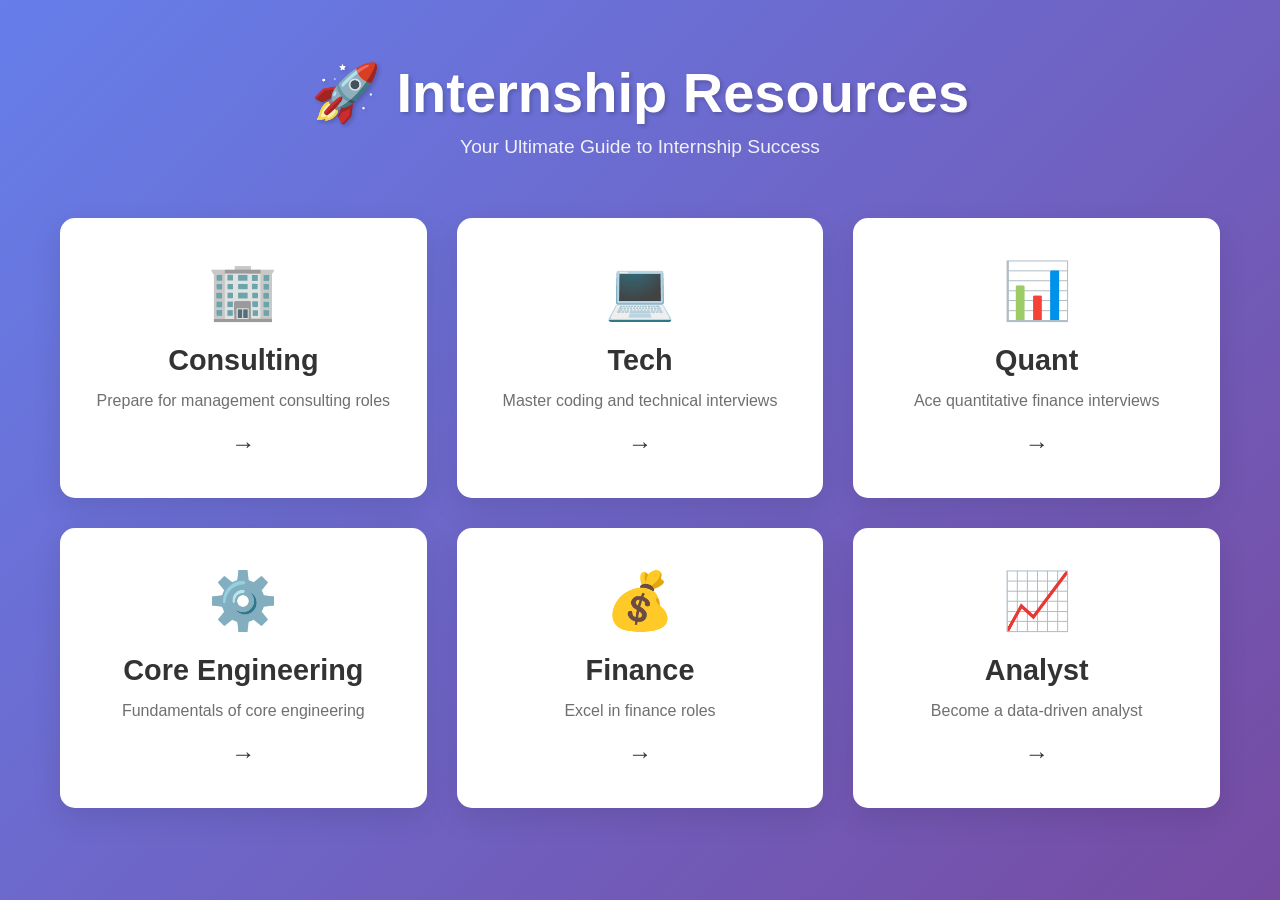
==== index.html @ be978961 "Update index.html with new content" ====
<!DOCTYPE html>
<html lang="en">
<head>
    <meta charset="UTF-8">
    <meta name="viewport" content="width=device-width, initial-scale=1.0">
    <title>Internship Resources</title>
    <link rel="stylesheet" href="style.css">
</head>

<body>

<!-- ===== LANDING PAGE ===== -->
<div class="landing-page" id="landingPage">
    <div class="landing-header">
        <h1>🚀 Internship Resources</h1>
        <p>Your Ultimate Guide to Internship Success</p>
    </div>

    <div class="cards-container">
        <!-- Card 1: Consulting -->
        <div class="card" onclick="showCategory('consulting')">
            <span class="card-icon">🏢</span>
            <h2>Consulting</h2>
            <p>Prepare for management consulting roles</p>
            <span class="card-arrow">→</span>
        </div>

        <!-- Card 2: Tech -->
        <div class="card" onclick="showCategory('tech')">
            <span class="card-icon">💻</span>
            <h2>Tech</h2>
            <p>Master coding and technical interviews</p>
            <span class="card-arrow">→</span>
        </div>

        <!-- Card 3: Quant -->
        <div class="card" onclick="showCategory('quant')">
            <span class="card-icon">📊</span>
            <h2>Quant</h2>
            <p>Ace quantitative finance interviews</p>
            <span class="card-arrow">→</span>
        </div>

        <!-- Card 4: Core -->
        <div class="card" onclick="showCategory('core')">
            <span class="card-icon">⚙️</span>
            <h2>Core Engineering</h2>
            <p>Fundamentals of core engineering</p>
            <span class="card-arrow">→</span>
        </div>

        <!-- Card 5: Finance -->
        <div class="card" onclick="showCategory('finance')">
            <span class="card-icon">💰</span>
            <h2>Finance</h2>
            <p>Excel in finance roles</p>
            <span class="card-arrow">→</span>
        </div>

        <!-- Card 6: Analyst -->
        <div class="card" onclick="showCategory('analyst')">
            <span class="card-icon">📈</span>
            <h2>Analyst</h2>
            <p>Become a data-driven analyst</p>
            <span class="card-arrow">→</span>
        </div>
    </div>
</div>

<!-- ===== CATEGORY PAGES ===== -->

<!-- CONSULTING -->
<div class="category-page" id="consulting">
    <button class="back-button" onclick="showLanding()">← Back to Home</button>
    
    <div class="category-content">
        <div class="category-header">
            <h1>🏢 Consulting</h1>
            <p>Your complete guide to consulting internships</p>
        </div>

        <div class="section">
            <button class="accordion" onclick="toggleAccordion(this)">
                <span>How to Prepare</span>
                <span class="accordion-icon">▼</span>
            </button>
            <div class="panel">
                <p>Focus on:</p>
                <ul>
                    <li>Case studies and problem-solving frameworks</li>
                    <li>Business acumen and market knowledge</li>
                    <li>Communication and presentation skills</li>
                    <li>Networking with current consultants</li>
                </ul>
            </div>
        </div>

        <div class="section">
            <button class="accordion" onclick="toggleAccordion(this)">
                <span>Resources</span>
                <span class="accordion-icon">▼</span>
            </button>
            <div class="panel">
                <ul>
                    <li><a href="https://www.casecoachapp.com/" target="_blank">Case Coach</a></li>
                    <li><a href="https://www.preplounge.com/" target="_blank">Prep Lounge</a></li>
                    <li><a href="https://www.mckinsey.com/careers/" target="_blank">McKinsey Careers</a></li>
                </ul>
            </div>
        </div>

        <div class="section">
            <button class="accordion" onclick="toggleAccordion(this)">
                <span>Previous CVs</span>
                <span class="accordion-icon">▼</span>
            </button>
            <div class="panel">
                <p>Add successful consulting intern CVs here</p>
            </div>
        </div>

        <div class="section">
            <button class="accordion" onclick="toggleAccordion(this)">
                <span>Interview Experiences</span>
                <span class="accordion-icon">▼</span>
            </button>
            <div class="panel">
                <p>Share your consulting interview experiences and learnings</p>
            </div>
        </div>
    </div>
</div>

<!-- TECH -->
<div class="category-page" id="tech">
    <button class="back-button" onclick="showLanding()">← Back to Home</button>
    
    <div class="category-content">
        <div class="category-header">
            <h1>💻 Tech</h1>
            <p>Ace your tech internship interviews</p>
        </div>

        <div class="section">
            <button class="accordion" onclick="toggleAccordion(this)">
                <span>How to Prepare</span>
                <span class="accordion-icon">▼</span>
            </button>
            <div class="panel">
                <p>DSA + Projects + Consistency</p>
                <ul>
                    <li>Data Structures & Algorithms</li>
                    <li>System Design (for senior roles)</li>
                    <li>Build portfolio projects</li>
                    <li>Practice coding problems daily</li>
                </ul>
            </div>
        </div>

        <div class="section">
            <button class="accordion" onclick="toggleAccordion(this)">
                <span>Resources</span>
                <span class="accordion-icon">▼</span>
            </button>
            <div class="panel">
                <ul>
                    <li><a href="https://leetcode.com" target="_blank">LeetCode</a></li>
                    <li><a href="https://codeforces.com" target="_blank">Codeforces</a></li>
                    <li><a href="https://www.interviewbit.com/" target="_blank">InterviewBit</a></li>
                    <li><a href="https://github.com/" target="_blank">GitHub - Build Your Portfolio</a></li>
                </ul>
            </div>
        </div>

        <div class="section">
            <button class="accordion" onclick="toggleAccordion(this)">
                <span>Previous CVs</span>
                <span class="accordion-icon">▼</span>
            </button>
            <div class="panel">
                <p>Add tech internship CVs from successful candidates</p>
            </div>
        </div>

        <div class="section">
            <button class="accordion" onclick="toggleAccordion(this)">
                <span>Interview Experiences</span>
                <span class="accordion-icon">▼</span>
            </button>
            <div class="panel">
                <p>Share your technical interview experiences and tips</p>
            </div>
        </div>
    </div>
</div>

<!-- QUANT -->
<div class="category-page" id="quant">
    <button class="back-button" onclick="showLanding()">← Back to Home</button>
    
    <div class="category-content">
        <div class="category-header">
            <h1>📊 Quant</h1>
            <p>Prepare for quantitative finance roles</p>
        </div>

        <div class="section">
            <button class="accordion" onclick="toggleAccordion(this)">
                <span>How to Prepare</span>
                <span class="accordion-icon">▼</span>
            </button>
            <div class="panel">
                <p>Probability + Puzzles + Speed</p>
                <ul>
                    <li>Advanced probability and statistics</li>
                    <li>Mathematical puzzles and riddles</li>
                    <li>Coding in Python/C++</li>
                    <li>Financial markets knowledge</li>
                </ul>
            </div>
        </div>

        <div class="section">
            <button class="accordion" onclick="toggleAccordion(this)">
                <span>Resources</span>
                <span class="accordion-icon">▼</span>
            </button>
            <div class="panel">
                <ul>
                    <li>A Practical Guide to Quantitative Finance Interviews</li>
                    <li>Mathematical Puzzles for Interviews</li>
                    <li>Probability & Statistics Books</li>
                </ul>
            </div>
        </div>

        <div class="section">
            <button class="accordion" onclick="toggleAccordion(this)">
                <span>Previous CVs</span>
                <span class="accordion-icon">▼</span>
            </button>
            <div class="panel">
                <p>Add quant internship CVs here</p>
            </div>
        </div>

        <div class="section">
            <button class="accordion" onclick="toggleAccordion(this)">
                <span>Interview Experiences</span>
                <span class="accordion-icon">▼</span>
            </button>
            <div class="panel">
                <p>Share quant interview experiences</p>
            </div>
        </div>
    </div>
</div>

<!-- CORE -->
<div class="category-page" id="core">
    <button class="back-button" onclick="showLanding()">← Back to Home</button>
    
    <div class="category-content">
        <div class="category-header">
            <h1>⚙️ Core Engineering</h1>
            <p>Master core engineering fundamentals</p>
        </div>

        <div class="section">
            <button class="accordion" onclick="toggleAccordion(this)">
                <span>How to Prepare</span>
                <span class="accordion-icon">▼</span>
            </button>
            <div class="panel">
                <p>Focus on fundamentals:</p>
                <ul>
                    <li>Thermodynamics & Heat Transfer</li>
                    <li>Fluid Mechanics</li>
                    <li>Materials Science</li>
                    <li>Manufacturing Processes</li>
                </ul>
            </div>
        </div>

        <div class="section">
            <button class="accordion" onclick="toggleAccordion(this)">
                <span>Resources</span>
                <span class="accordion-icon">▼</span>
            </button>
            <div class="panel">
                <p>Add relevant textbooks and online courses</p>
            </div>
        </div>

        <div class="section">
            <button class="accordion" onclick="toggleAccordion(this)">
                <span>Previous CVs</span>
                <span class="accordion-icon">▼</span>
            </button>
            <div class="panel">
                <p>Add core engineering CVs</p>
            </div>
        </div>

        <div class="section">
            <button class="accordion" onclick="toggleAccordion(this)">
                <span>Interview Experiences</span>
                <span class="accordion-icon">▼</span>
            </button>
            <div class="panel">
                <p>Share your core engineering interview tips</p>
            </div>
        </div>
    </div>
</div>

<!-- FINANCE -->
<div class="category-page" id="finance">
    <button class="back-button" onclick="showLanding()">← Back to Home</button>
    
    <div class="category-content">
        <div class="category-header">
            <h1>💰 Finance</h1>
            <p>Excel in finance internships</p>
        </div>

        <div class="section">
            <button class="accordion" onclick="toggleAccordion(this)">
                <span>How to Prepare</span>
                <span class="accordion-icon">▼</span>
            </button>
            <div class="panel">
                <p>Learn valuation + markets</p>
                <ul>
                    <li>Valuation techniques (DCF, Multiples)</li>
                    <li>Financial statement analysis</li>
                    <li>Market fundamentals</li>
                    <li>Excel proficiency</li>
                </ul>
            </div>
        </div>

        <div class="section">
            <button class="accordion" onclick="toggleAccordion(this)">
                <span>Resources</span>
                <span class="accordion-icon">▼</span>
            </button>
            <div class="panel">
                <p>Add finance learning resources and courses</p>
            </div>
        </div>

        <div class="section">
            <button class="accordion" onclick="toggleAccordion(this)">
                <span>Previous CVs</span>
                <span class="accordion-icon">▼</span>
            </button>
            <div class="panel">
                <p>Add finance internship CVs</p>
            </div>
        </div>

        <div class="section">
            <button class="accordion" onclick="toggleAccordion(this)">
                <span>Interview Experiences</span>
                <span class="accordion-icon">▼</span>
            </button>
            <div class="panel">
                <p>Share finance interview experiences</p>
            </div>
        </div>
    </div>
</div>

<!-- ANALYST -->
<div class="category-page" id="analyst">
    <button class="back-button" onclick="showLanding()">← Back to Home</button>
    
    <div class="category-content">
        <div class="category-header">
            <h1>📈 Analyst</h1>
            <p>Become a data-driven analyst</p>
        </div>

        <div class="section">
            <button class="accordion" onclick="toggleAccordion(this)">
                <span>How to Prepare</span>
                <span class="accordion-icon">▼</span>
            </button>
            <div class="panel">
                <ul>
                    <li>SQL and data querying</li>
                    <li>Data visualization tools (Tableau, Power BI)</li>
                    <li>Statistical analysis</li>
                    <li>Business acumen</li>
                </ul>
            </div>
        </div>

        <div class="section">
            <button class="accordion" onclick="toggleAccordion(this)">
                <span>Resources</span>
                <span class="accordion-icon">▼</span>
            </button>
            <div class="panel">
                <p>Add analyst resources and tools</p>
            </div>
        </div>

        <div class="section">
            <button class="accordion" onclick="toggleAccordion(this)">
                <span>Previous CVs</span>
                <span class="accordion-icon">▼</span>
            </button>
            <div class="panel">
                <p>Add analyst internship CVs</p>
            </div>
        </div>

        <div class="section">
            <button class="accordion" onclick="toggleAccordion(this)">
                <span>Interview Experiences</span>
                <span class="accordion-icon">▼</span>
            </button>
            <div class="panel">
                <p>Share analyst interview tips</p>
            </div>
        </div>
    </div>
</div>

<script src="script.js"></script>

</body>
</html>
---- style.css ----
* {
    margin: 0;
    padding: 0;
    box-sizing: border-box;
}

body {
    font-family: 'Segoe UI', Tahoma, Geneva, Verdana, sans-serif;
    background: linear-gradient(135deg, #667eea 0%, #764ba2 100%);
    min-height: 100vh;
    color: #333;
}

/* ===== LANDING PAGE STYLES ===== */
.landing-page {
    min-height: 100vh;
    padding: 60px 20px;
    background: linear-gradient(135deg, #667eea 0%, #764ba2 100%);
}

.landing-header {
    text-align: center;
    color: white;
    margin-bottom: 60px;
    animation: fadeIn 0.8s ease-in;
}

.landing-header h1 {
    font-size: 3.5em;
    margin-bottom: 10px;
    font-weight: 700;
    text-shadow: 2px 2px 4px rgba(0,0,0,0.2);
}

.landing-header p {
    font-size: 1.2em;
    opacity: 0.9;
    font-weight: 300;
}

.cards-container {
    max-width: 1200px;
    margin: 0 auto;
    display: grid;
    grid-template-columns: repeat(auto-fit, minmax(300px, 1fr));
    gap: 30px;
    padding: 0 20px;
}

.card {
    background: white;
    border-radius: 15px;
    padding: 40px 30px;
    text-align: center;
    cursor: pointer;
    transition: all 0.3s ease;
    box-shadow: 0 10px 30px rgba(0,0,0,0.1);
    transform: translateY(0);
}

.card:hover {
    transform: translateY(-10px);
    box-shadow: 0 20px 40px rgba(0,0,0,0.2);
    background: linear-gradient(135deg, #667eea 0%, #764ba2 100%);
    color: white;
}

.card:hover .card-icon {
    transform: scale(1.2) rotate(10deg);
}

.card-icon {
    font-size: 3.5em;
    margin-bottom: 20px;
    display: block;
    transition: transform 0.3s ease;
}

.card h2 {
    font-size: 1.8em;
    margin-bottom: 15px;
    font-weight: 600;
}

.card p {
    font-size: 1em;
    opacity: 0.7;
    margin-bottom: 20px;
}

.card-arrow {
    font-size: 1.5em;
    transition: transform 0.3s ease;
}

.card:hover .card-arrow {
    transform: translateX(5px);
}

/* ===== CATEGORY PAGE STYLES ===== */
.category-page {
    display: none;
    min-height: 100vh;
    padding: 40px 20px;
    background: linear-gradient(135deg, #667eea 0%, #764ba2 100%);
}

.category-page.active {
    display: block;
    animation: fadeIn 0.5s ease-in;
}

.back-button {
    display: inline-block;
    background: white;
    color: #667eea;
    padding: 12px 25px;
    border-radius: 50px;
    text-decoration: none;
    margin-bottom: 30px;
    font-weight: 600;
    transition: all 0.3s ease;
    cursor: pointer;
    border: none;
    font-size: 1em;
}

.back-button:hover {
    background: #f0f0f0;
    transform: translateX(-5px);
}

.category-content {
    max-width: 900px;
    margin: 0 auto;
}

.category-header {
    background: white;
    padding: 40px 30px;
    border-radius: 15px;
    margin-bottom: 30px;
    box-shadow: 0 10px 30px rgba(0,0,0,0.1);
}

.category-header h1 {
    font-size: 2.5em;
    color: #333;
    margin-bottom: 10px;
}

.category-header p {
    color: #666;
    font-size: 1.1em;
}

.section {
    background: white;
    border-radius: 15px;
    overflow: hidden;
    margin-bottom: 20px;
    box-shadow: 0 10px 30px rgba(0,0,0,0.1);
    animation: slideUp 0.5s ease;
}

.accordion {
    background: linear-gradient(135deg, #667eea 0%, #764ba2 100%);
    color: white;
    padding: 18px 25px;
    width: 100%;
    border: none;
    text-align: left;
    font-size: 1.1em;
    font-weight: 600;
    cursor: pointer;
    transition: all 0.3s ease;
    display: flex;
    justify-content: space-between;
    align-items: center;
}

.accordion:hover {
    padding-left: 30px;
    box-shadow: inset 0 0 10px rgba(0,0,0,0.1);
}

.accordion.active {
    background: linear-gradient(135deg, #764ba2 0%, #667eea 100%);
}

.accordion-icon {
    transition: transform 0.3s ease;
    font-size: 1.3em;
}

.accordion.active .accordion-icon {
    transform: rotate(180deg);
}

.panel {
    display: none;
    background: #f8f9ff;
    padding: 25px;
    animation: slideDown 0.3s ease;
}

.panel.active {
    display: block;
}

.panel p {
    color: #555;
    line-height: 1.8;
    margin-bottom: 15px;
}

.panel ul {
    list-style: none;
    padding: 0;
}

.panel li {
    padding: 10px 0;
    border-bottom: 1px solid #ddd;
}

.panel li:last-child {
    border-bottom: none;
}

.panel a {
    color: #667eea;
    text-decoration: none;
    font-weight: 600;
    transition: all 0.3s ease;
}

.panel a:hover {
    color: #764ba2;
    text-decoration: underline;
}

/* ===== ANIMATIONS ===== */
@keyframes fadeIn {
    from {
        opacity: 0;
    }
    to {
        opacity: 1;
    }
}

@keyframes slideUp {
    from {
        opacity: 0;
        transform: translateY(20px);
    }
    to {
        opacity: 1;
        transform: translateY(0);
    }
}

@keyframes slideDown {
    from {
        opacity: 0;
        max-height: 0;
    }
    to {
        opacity: 1;
        max-height: 500px;
    }
}

/* ===== RESPONSIVE ===== */
@media (max-width: 768px) {
    .cards-container {
        grid-template-columns: 1fr;
        gap: 20px;
    }

    .landing-header h1 {
        font-size: 2.5em;
    }

    .card {
        padding: 30px 20px;
    }

    .category-header h1 {
        font-size: 2em;
    }

    .accordion {
        padding: 15px;
        font-size: 1em;
    }
}
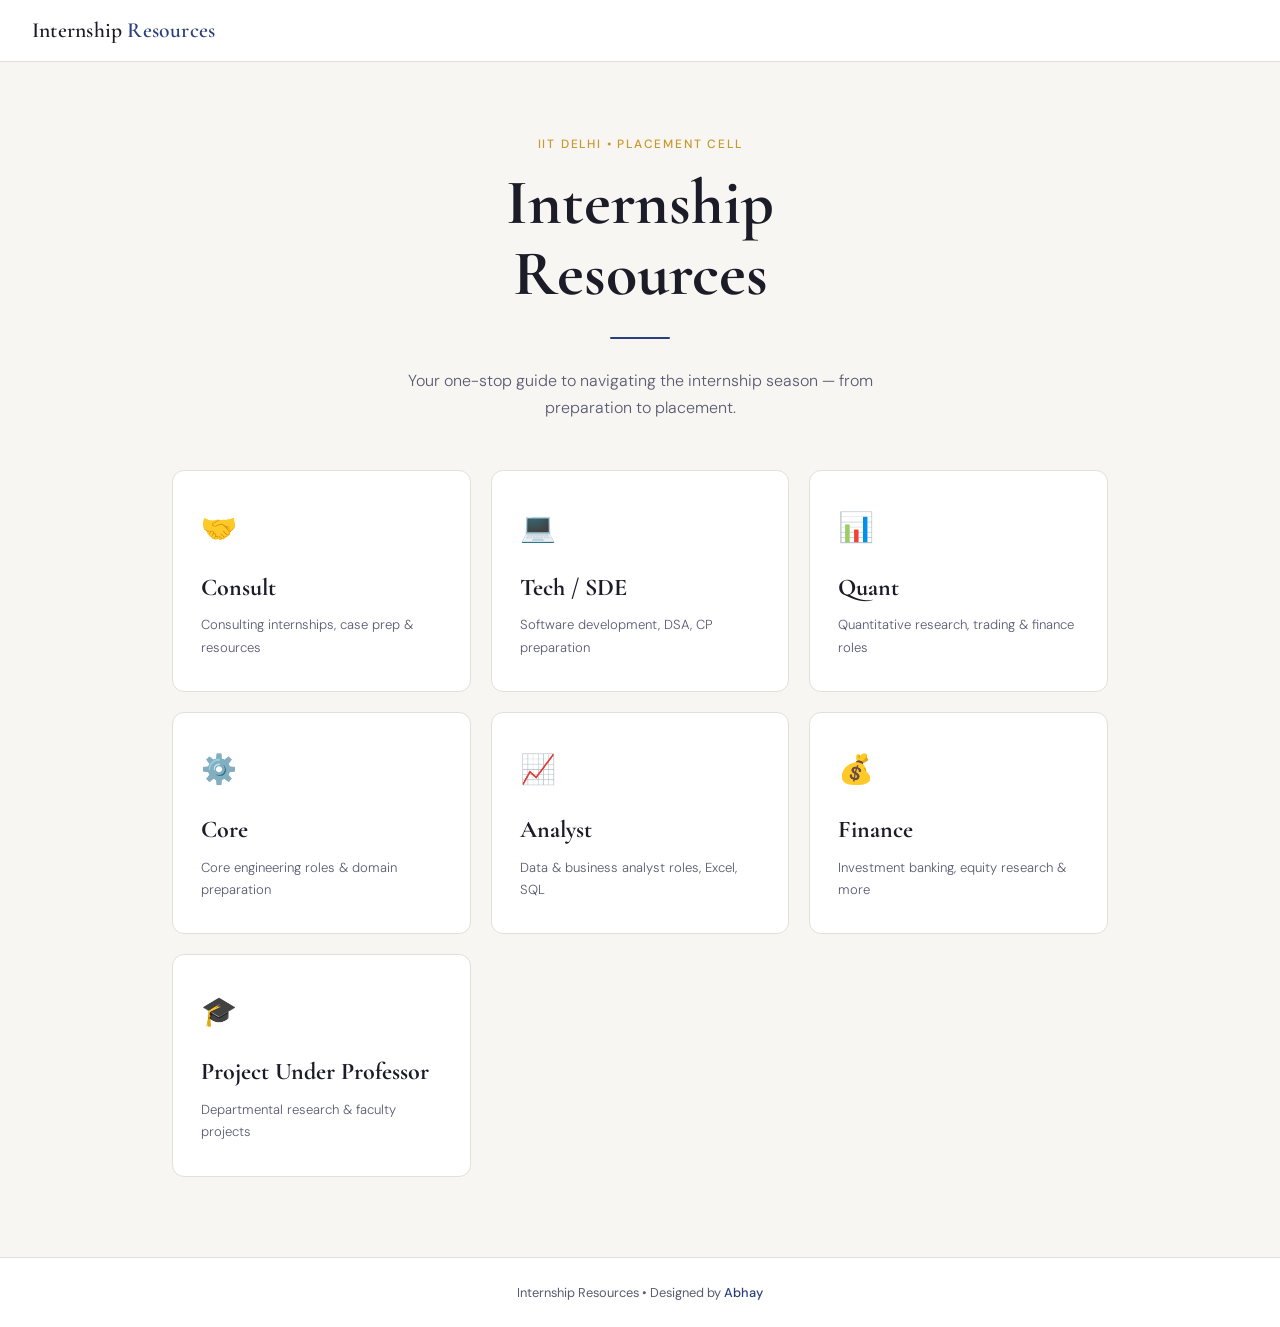
==== commit e4f21a86: "Add files via upload" ====
--- a/index.html
+++ b/index.html
@@ -1,435 +1,796 @@
 <!DOCTYPE html>
 <html lang="en">
 <head>
-    <meta charset="UTF-8">
-    <meta name="viewport" content="width=device-width, initial-scale=1.0">
-    <title>Internship Resources</title>
-    <link rel="stylesheet" href="style.css">
+  <meta charset="UTF-8" />
+  <meta name="viewport" content="width=device-width, initial-scale=1.0" />
+  <title>Internship Resources</title>
+  <link rel="preconnect" href="https://fonts.googleapis.com" />
+  <link href="https://fonts.googleapis.com/css2?family=Cormorant+Garamond:wght@400;500;600;700&family=DM+Sans:wght@300;400;500;600&display=swap" rel="stylesheet" />
+  <style>
+    :root {
+      --bg: #F7F6F2;
+      --surface: #FFFFFF;
+      --ink: #1C1C28;
+      --ink-light: #5A5A72;
+      --accent: #2A3F7E;
+      --accent-light: #E8ECF8;
+      --border: #E2E0D8;
+      --gold: #C9972A;
+      --tag-bg: #F0EEE8;
+    }
+
+    * { margin: 0; padding: 0; box-sizing: border-box; }
+
+    body {
+      font-family: 'DM Sans', sans-serif;
+      background: var(--bg);
+      color: var(--ink);
+      min-height: 100vh;
+      line-height: 1.7;
+    }
+
+    /* ── NAVBAR ── */
+    nav {
+      background: var(--surface);
+      border-bottom: 1px solid var(--border);
+      padding: 0 2rem;
+      display: flex;
+      align-items: center;
+      justify-content: space-between;
+      height: 62px;
+      position: sticky;
+      top: 0;
+      z-index: 100;
+    }
+    .nav-logo {
+      font-family: 'Cormorant Garamond', serif;
+      font-size: 1.35rem;
+      font-weight: 600;
+      color: var(--ink);
+      cursor: pointer;
+      letter-spacing: 0.01em;
+    }
+    .nav-logo span { color: var(--accent); }
+    .breadcrumb {
+      font-size: 0.78rem;
+      color: var(--ink-light);
+      display: flex;
+      align-items: center;
+      gap: 6px;
+    }
+    .breadcrumb .crumb {
+      cursor: pointer;
+      transition: color 0.2s;
+    }
+    .breadcrumb .crumb:hover { color: var(--accent); }
+    .breadcrumb .sep { opacity: 0.4; }
+
+    /* ── PAGES ── */
+    .page { display: none; animation: fadeUp 0.4s ease; }
+    .page.active { display: block; }
+    @keyframes fadeUp {
+      from { opacity: 0; transform: translateY(14px); }
+      to   { opacity: 1; transform: translateY(0); }
+    }
+
+    /* ── HOME ── */
+    .home-hero {
+      text-align: center;
+      padding: 72px 2rem 48px;
+    }
+    .home-hero .eyebrow {
+      font-size: 0.75rem;
+      letter-spacing: 0.15em;
+      text-transform: uppercase;
+      color: var(--gold);
+      margin-bottom: 14px;
+      font-weight: 500;
+    }
+    .home-hero h1 {
+      font-family: 'Cormorant Garamond', serif;
+      font-size: clamp(2.4rem, 6vw, 4rem);
+      font-weight: 700;
+      line-height: 1.1;
+      color: var(--ink);
+      margin-bottom: 16px;
+    }
+    .home-hero p {
+      font-size: 1rem;
+      color: var(--ink-light);
+      max-width: 500px;
+      margin: 0 auto;
+      font-weight: 300;
+    }
+
+    .divider {
+      width: 60px;
+      height: 2px;
+      background: var(--accent);
+      margin: 28px auto;
+      border-radius: 2px;
+    }
+
+    /* ── CATEGORY GRID ── */
+    .card-grid {
+      display: grid;
+      grid-template-columns: repeat(auto-fill, minmax(260px, 1fr));
+      gap: 20px;
+      max-width: 1000px;
+      margin: 0 auto;
+      padding: 0 2rem 80px;
+    }
+
+    .cat-card {
+      background: var(--surface);
+      border: 1px solid var(--border);
+      border-radius: 12px;
+      padding: 32px 28px;
+      cursor: pointer;
+      transition: all 0.25s ease;
+      position: relative;
+      overflow: hidden;
+    }
+    .cat-card::before {
+      content: '';
+      position: absolute;
+      left: 0; top: 0; bottom: 0;
+      width: 3px;
+      background: var(--accent);
+      transform: scaleY(0);
+      transform-origin: bottom;
+      transition: transform 0.25s ease;
+    }
+    .cat-card:hover {
+      border-color: var(--accent);
+      box-shadow: 0 8px 32px rgba(42,63,126,0.10);
+      transform: translateY(-3px);
+    }
+    .cat-card:hover::before { transform: scaleY(1); }
+
+    .cat-icon {
+      font-size: 1.8rem;
+      margin-bottom: 16px;
+    }
+    .cat-card h3 {
+      font-family: 'Cormorant Garamond', serif;
+      font-size: 1.5rem;
+      font-weight: 700;
+      color: var(--ink);
+      margin-bottom: 6px;
+    }
+    .cat-card p {
+      font-size: 0.82rem;
+      color: var(--ink-light);
+      font-weight: 300;
+    }
+    .cat-arrow {
+      position: absolute;
+      right: 22px;
+      bottom: 20px;
+      font-size: 1.1rem;
+      color: var(--accent);
+      opacity: 0;
+      transition: opacity 0.2s, right 0.2s;
+    }
+    .cat-card:hover .cat-arrow { opacity: 1; right: 18px; }
+
+    /* ── CATEGORY PAGE ── */
+    .cat-page-header {
+      background: var(--surface);
+      border-bottom: 1px solid var(--border);
+      padding: 48px 2rem 36px;
+      text-align: center;
+    }
+    .cat-page-header .tag {
+      display: inline-block;
+      background: var(--accent-light);
+      color: var(--accent);
+      font-size: 0.72rem;
+      letter-spacing: 0.12em;
+      text-transform: uppercase;
+      padding: 4px 12px;
+      border-radius: 20px;
+      margin-bottom: 14px;
+      font-weight: 500;
+    }
+    .cat-page-header h2 {
+      font-family: 'Cormorant Garamond', serif;
+      font-size: clamp(2rem, 5vw, 3rem);
+      font-weight: 700;
+      color: var(--ink);
+    }
+    .cat-page-header p {
+      color: var(--ink-light);
+      font-size: 0.9rem;
+      margin-top: 8px;
+      font-weight: 300;
+    }
+
+    .sub-grid {
+      display: grid;
+      grid-template-columns: repeat(auto-fill, minmax(220px, 1fr));
+      gap: 16px;
+      max-width: 900px;
+      margin: 48px auto;
+      padding: 0 2rem 80px;
+    }
+
+    .sub-card {
+      background: var(--surface);
+      border: 1px solid var(--border);
+      border-radius: 10px;
+      padding: 28px 24px;
+      cursor: pointer;
+      transition: all 0.22s ease;
+      text-align: center;
+    }
+    .sub-card:hover {
+      border-color: var(--accent);
+      box-shadow: 0 6px 24px rgba(42,63,126,0.09);
+      transform: translateY(-2px);
+    }
+    .sub-icon { font-size: 1.9rem; margin-bottom: 12px; }
+    .sub-card h4 {
+      font-family: 'Cormorant Garamond', serif;
+      font-size: 1.25rem;
+      font-weight: 700;
+      color: var(--ink);
+      margin-bottom: 6px;
+    }
+    .sub-card p {
+      font-size: 0.78rem;
+      color: var(--ink-light);
+    }
+
+    /* ── PROFESSOR PAGE ── */
+    .professor-list {
+      max-width: 700px;
+      margin: 48px auto;
+      padding: 0 2rem 80px;
+    }
+    .prof-item {
+      background: var(--surface);
+      border: 1px solid var(--border);
+      border-radius: 10px;
+      padding: 20px 24px;
+      margin-bottom: 12px;
+      display: flex;
+      align-items: center;
+      gap: 16px;
+    }
+    .prof-avatar {
+      width: 44px; height: 44px;
+      border-radius: 50%;
+      background: var(--accent-light);
+      display: flex; align-items: center; justify-content: center;
+      font-family: 'Cormorant Garamond', serif;
+      font-size: 1.1rem;
+      font-weight: 700;
+      color: var(--accent);
+      flex-shrink: 0;
+    }
+    .prof-info h4 { font-size: 0.95rem; font-weight: 600; }
+    .prof-info p { font-size: 0.78rem; color: var(--ink-light); }
+    .coming-soon {
+      text-align: center;
+      padding: 60px 2rem;
+      color: var(--ink-light);
+    }
+    .coming-soon .cs-icon { font-size: 3rem; margin-bottom: 16px; }
+    .coming-soon h3 {
+      font-family: 'Cormorant Garamond', serif;
+      font-size: 1.6rem; color: var(--ink);
+    }
+    .coming-soon p { font-size: 0.88rem; margin-top: 8px; }
+
+    /* ── CONTENT PAGE ── */
+    .content-wrap {
+      max-width: 760px;
+      margin: 0 auto;
+      padding: 48px 2rem 80px;
+    }
+    .content-header {
+      margin-bottom: 36px;
+      padding-bottom: 24px;
+      border-bottom: 1px solid var(--border);
+    }
+    .content-header .tag {
+      display: inline-block;
+      background: var(--accent-light);
+      color: var(--accent);
+      font-size: 0.72rem;
+      letter-spacing: 0.12em;
+      text-transform: uppercase;
+      padding: 4px 12px;
+      border-radius: 20px;
+      margin-bottom: 12px;
+      font-weight: 500;
+    }
+    .content-header h2 {
+      font-family: 'Cormorant Garamond', serif;
+      font-size: clamp(1.8rem, 4vw, 2.5rem);
+      font-weight: 700;
+      line-height: 1.2;
+    }
+
+    /* ── RICH CONTENT STYLES ── */
+    .rich-content h2 {
+      font-family: 'Cormorant Garamond', serif;
+      font-size: 1.75rem;
+      font-weight: 700;
+      margin: 36px 0 12px;
+      color: var(--ink);
+    }
+    .rich-content h3 {
+      font-family: 'Cormorant Garamond', serif;
+      font-size: 1.35rem;
+      font-weight: 600;
+      margin: 28px 0 10px;
+      color: var(--ink);
+    }
+    .rich-content h4 {
+      font-size: 0.92rem;
+      font-weight: 600;
+      margin: 20px 0 8px;
+      color: var(--ink);
+    }
+    .rich-content p {
+      font-size: 0.95rem;
+      color: var(--ink);
+      margin-bottom: 12px;
+      line-height: 1.8;
+    }
+    .rich-content ol, .rich-content ul {
+      padding-left: 24px;
+      margin-bottom: 16px;
+    }
+    .rich-content li {
+      font-size: 0.93rem;
+      color: var(--ink);
+      margin-bottom: 8px;
+      line-height: 1.75;
+    }
+    .rich-content ul li { list-style: disc; }
+    .rich-content strong { font-weight: 600; }
+    .rich-content a {
+      color: var(--accent);
+      text-decoration: underline;
+      text-underline-offset: 2px;
+      transition: opacity 0.2s;
+    }
+    .rich-content a:hover { opacity: 0.7; }
+
+    .info-box {
+      background: var(--accent-light);
+      border-left: 3px solid var(--accent);
+      border-radius: 0 8px 8px 0;
+      padding: 16px 20px;
+      margin: 20px 0;
+    }
+    .info-box p { margin: 0; font-size: 0.9rem; }
+
+    .final-note {
+      background: var(--tag-bg);
+      border: 1px solid var(--border);
+      border-radius: 10px;
+      padding: 22px 24px;
+      margin-top: 32px;
+    }
+    .final-note h4 {
+      font-family: 'Cormorant Garamond', serif;
+      font-size: 1.15rem;
+      font-weight: 700;
+      margin-bottom: 8px;
+      color: var(--ink);
+    }
+    .final-note p { margin: 0; font-size: 0.9rem; color: var(--ink-light); }
+
+    /* ── BLANK STATE ── */
+    .blank-state {
+      text-align: center;
+      padding: 80px 2rem;
+      border: 2px dashed var(--border);
+      border-radius: 14px;
+      margin-top: 8px;
+    }
+    .blank-state .bs-icon { font-size: 2.5rem; margin-bottom: 16px; opacity: 0.5; }
+    .blank-state h3 {
+      font-family: 'Cormorant Garamond', serif;
+      font-size: 1.5rem;
+      color: var(--ink-light);
+    }
+    .blank-state p { font-size: 0.85rem; color: var(--ink-light); margin-top: 8px; }
+
+    /* ── FOOTER ── */
+    footer {
+      background: var(--surface);
+      border-top: 1px solid var(--border);
+      text-align: center;
+      padding: 24px 2rem;
+      font-size: 0.8rem;
+      color: var(--ink-light);
+    }
+    footer span { color: var(--accent); font-weight: 500; }
+
+    /* ── RESPONSIVE ── */
+    @media (max-width: 600px) {
+      nav { padding: 0 1rem; }
+      .home-hero { padding: 48px 1rem 32px; }
+      .card-grid { padding: 0 1rem 60px; gap: 14px; }
+      .sub-grid { padding: 0 1rem 60px; gap: 12px; }
+      .content-wrap { padding: 32px 1rem 60px; }
+      .professor-list { padding: 0 1rem 60px; }
+    }
+  </style>
 </head>
-
 <body>
 
-<!-- ===== LANDING PAGE ===== -->
-<div class="landing-page" id="landingPage">
-    <div class="landing-header">
-        <h1>🚀 Internship Resources</h1>
-        <p>Your Ultimate Guide to Internship Success</p>
-    </div>
-
-    <div class="cards-container">
-        <!-- Card 1: Consulting -->
-        <div class="card" onclick="showCategory('consulting')">
-            <span class="card-icon">🏢</span>
-            <h2>Consulting</h2>
-            <p>Prepare for management consulting roles</p>
-            <span class="card-arrow">→</span>
-        </div>
-
-        <!-- Card 2: Tech -->
-        <div class="card" onclick="showCategory('tech')">
-            <span class="card-icon">💻</span>
-            <h2>Tech</h2>
-            <p>Master coding and technical interviews</p>
-            <span class="card-arrow">→</span>
-        </div>
-
-        <!-- Card 3: Quant -->
-        <div class="card" onclick="showCategory('quant')">
-            <span class="card-icon">📊</span>
-            <h2>Quant</h2>
-            <p>Ace quantitative finance interviews</p>
-            <span class="card-arrow">→</span>
-        </div>
-
-        <!-- Card 4: Core -->
-        <div class="card" onclick="showCategory('core')">
-            <span class="card-icon">⚙️</span>
-            <h2>Core Engineering</h2>
-            <p>Fundamentals of core engineering</p>
-            <span class="card-arrow">→</span>
-        </div>
-
-        <!-- Card 5: Finance -->
-        <div class="card" onclick="showCategory('finance')">
-            <span class="card-icon">💰</span>
-            <h2>Finance</h2>
-            <p>Excel in finance roles</p>
-            <span class="card-arrow">→</span>
-        </div>
-
-        <!-- Card 6: Analyst -->
-        <div class="card" onclick="showCategory('analyst')">
-            <span class="card-icon">📈</span>
-            <h2>Analyst</h2>
-            <p>Become a data-driven analyst</p>
-            <span class="card-arrow">→</span>
-        </div>
-    </div>
+<!-- NAVBAR -->
+<nav>
+  <div class="nav-logo" onclick="goHome()">Internship <span>Resources</span></div>
+  <div class="breadcrumb" id="breadcrumb"></div>
+</nav>
+
+<!-- ══════════════ HOME PAGE ══════════════ -->
+<div class="page active" id="page-home">
+  <div class="home-hero">
+    <div class="eyebrow">IIT Delhi &bull; Placement Cell</div>
+    <h1>Internship<br/>Resources</h1>
+    <div class="divider"></div>
+    <p>Your one-stop guide to navigating the internship season — from preparation to placement.</p>
+  </div>
+
+  <div class="card-grid">
+    <div class="cat-card" onclick="openCategory('consult')">
+      <div class="cat-icon">🤝</div>
+      <h3>Consult</h3>
+      <p>Consulting internships, case prep & resources</p>
+      <div class="cat-arrow">→</div>
+    </div>
+    <div class="cat-card" onclick="openCategory('tech')">
+      <div class="cat-icon">💻</div>
+      <h3>Tech / SDE</h3>
+      <p>Software development, DSA, CP preparation</p>
+      <div class="cat-arrow">→</div>
+    </div>
+    <div class="cat-card" onclick="openCategory('quant')">
+      <div class="cat-icon">📊</div>
+      <h3>Quant</h3>
+      <p>Quantitative research, trading & finance roles</p>
+      <div class="cat-arrow">→</div>
+    </div>
+    <div class="cat-card" onclick="openCategory('core')">
+      <div class="cat-icon">⚙️</div>
+      <h3>Core</h3>
+      <p>Core engineering roles & domain preparation</p>
+      <div class="cat-arrow">→</div>
+    </div>
+    <div class="cat-card" onclick="openCategory('analyst')">
+      <div class="cat-icon">📈</div>
+      <h3>Analyst</h3>
+      <p>Data & business analyst roles, Excel, SQL</p>
+      <div class="cat-arrow">→</div>
+    </div>
+    <div class="cat-card" onclick="openCategory('finance')">
+      <div class="cat-icon">💰</div>
+      <h3>Finance</h3>
+      <p>Investment banking, equity research & more</p>
+      <div class="cat-arrow">→</div>
+    </div>
+    <div class="cat-card" onclick="openCategory('professor')">
+      <div class="cat-icon">🎓</div>
+      <h3>Project Under Professor</h3>
+      <p>Departmental research & faculty projects</p>
+      <div class="cat-arrow">→</div>
+    </div>
+  </div>
 </div>
 
-<!-- ===== CATEGORY PAGES ===== -->
-
-<!-- CONSULTING -->
-<div class="category-page" id="consulting">
-    <button class="back-button" onclick="showLanding()">← Back to Home</button>
-    
-    <div class="category-content">
-        <div class="category-header">
-            <h1>🏢 Consulting</h1>
-            <p>Your complete guide to consulting internships</p>
-        </div>
-
-        <div class="section">
-            <button class="accordion" onclick="toggleAccordion(this)">
-                <span>How to Prepare</span>
-                <span class="accordion-icon">▼</span>
-            </button>
-            <div class="panel">
-                <p>Focus on:</p>
-                <ul>
-                    <li>Case studies and problem-solving frameworks</li>
-                    <li>Business acumen and market knowledge</li>
-                    <li>Communication and presentation skills</li>
-                    <li>Networking with current consultants</li>
-                </ul>
-            </div>
-        </div>
-
-        <div class="section">
-            <button class="accordion" onclick="toggleAccordion(this)">
-                <span>Resources</span>
-                <span class="accordion-icon">▼</span>
-            </button>
-            <div class="panel">
-                <ul>
-                    <li><a href="https://www.casecoachapp.com/" target="_blank">Case Coach</a></li>
-                    <li><a href="https://www.preplounge.com/" target="_blank">Prep Lounge</a></li>
-                    <li><a href="https://www.mckinsey.com/careers/" target="_blank">McKinsey Careers</a></li>
-                </ul>
-            </div>
-        </div>
-
-        <div class="section">
-            <button class="accordion" onclick="toggleAccordion(this)">
-                <span>Previous CVs</span>
-                <span class="accordion-icon">▼</span>
-            </button>
-            <div class="panel">
-                <p>Add successful consulting intern CVs here</p>
-            </div>
-        </div>
-
-        <div class="section">
-            <button class="accordion" onclick="toggleAccordion(this)">
-                <span>Interview Experiences</span>
-                <span class="accordion-icon">▼</span>
-            </button>
-            <div class="panel">
-                <p>Share your consulting interview experiences and learnings</p>
-            </div>
-        </div>
-    </div>
+<!-- ══════════════ CATEGORY PAGE ══════════════ -->
+<div class="page" id="page-category">
+  <div class="cat-page-header">
+    <div class="tag" id="cat-tag">Category</div>
+    <h2 id="cat-title">Category Title</h2>
+    <p id="cat-desc">Select a section below to explore resources.</p>
+  </div>
+  <div class="sub-grid">
+    <div class="sub-card" onclick="openContent('prepare')">
+      <div class="sub-icon">📋</div>
+      <h4>How to Prepare</h4>
+      <p>Strategy, roadmaps & guidelines</p>
+    </div>
+    <div class="sub-card" onclick="openContent('resources')">
+      <div class="sub-icon">📚</div>
+      <h4>Resources</h4>
+      <p>Links, sheets, books & tools</p>
+    </div>
+    <div class="sub-card" onclick="openContent('cvs')">
+      <div class="sub-icon">📄</div>
+      <h4>Previous Year CVs</h4>
+      <p>Sample CVs for reference</p>
+    </div>
+    <div class="sub-card" onclick="openContent('interviews')">
+      <div class="sub-icon">🎤</div>
+      <h4>Interview Experiences</h4>
+      <p>Real interview stories & tips</p>
+    </div>
+  </div>
 </div>
 
-<!-- TECH -->
-<div class="category-page" id="tech">
-    <button class="back-button" onclick="showLanding()">← Back to Home</button>
-    
-    <div class="category-content">
-        <div class="category-header">
-            <h1>💻 Tech</h1>
-            <p>Ace your tech internship interviews</p>
-        </div>
-
-        <div class="section">
-            <button class="accordion" onclick="toggleAccordion(this)">
-                <span>How to Prepare</span>
-                <span class="accordion-icon">▼</span>
-            </button>
-            <div class="panel">
-                <p>DSA + Projects + Consistency</p>
-                <ul>
-                    <li>Data Structures & Algorithms</li>
-                    <li>System Design (for senior roles)</li>
-                    <li>Build portfolio projects</li>
-                    <li>Practice coding problems daily</li>
-                </ul>
-            </div>
-        </div>
-
-        <div class="section">
-            <button class="accordion" onclick="toggleAccordion(this)">
-                <span>Resources</span>
-                <span class="accordion-icon">▼</span>
-            </button>
-            <div class="panel">
-                <ul>
-                    <li><a href="https://leetcode.com" target="_blank">LeetCode</a></li>
-                    <li><a href="https://codeforces.com" target="_blank">Codeforces</a></li>
-                    <li><a href="https://www.interviewbit.com/" target="_blank">InterviewBit</a></li>
-                    <li><a href="https://github.com/" target="_blank">GitHub - Build Your Portfolio</a></li>
-                </ul>
-            </div>
-        </div>
-
-        <div class="section">
-            <button class="accordion" onclick="toggleAccordion(this)">
-                <span>Previous CVs</span>
-                <span class="accordion-icon">▼</span>
-            </button>
-            <div class="panel">
-                <p>Add tech internship CVs from successful candidates</p>
-            </div>
-        </div>
-
-        <div class="section">
-            <button class="accordion" onclick="toggleAccordion(this)">
-                <span>Interview Experiences</span>
-                <span class="accordion-icon">▼</span>
-            </button>
-            <div class="panel">
-                <p>Share your technical interview experiences and tips</p>
-            </div>
-        </div>
-    </div>
+<!-- ══════════════ PROFESSOR PAGE ══════════════ -->
+<div class="page" id="page-professor">
+  <div class="cat-page-header">
+    <div class="tag">Research</div>
+    <h2>Project Under Professor</h2>
+    <p>Browse departmental professors offering research projects.</p>
+  </div>
+  <div class="professor-list">
+    <div class="coming-soon">
+      <div class="cs-icon">🎓</div>
+      <h3>Professor List Coming Soon</h3>
+      <p>Names and details will be added here shortly.</p>
+    </div>
+  </div>
 </div>
 
-<!-- QUANT -->
-<div class="category-page" id="quant">
-    <button class="back-button" onclick="showLanding()">← Back to Home</button>
-    
-    <div class="category-content">
-        <div class="category-header">
-            <h1>📊 Quant</h1>
-            <p>Prepare for quantitative finance roles</p>
-        </div>
-
-        <div class="section">
-            <button class="accordion" onclick="toggleAccordion(this)">
-                <span>How to Prepare</span>
-                <span class="accordion-icon">▼</span>
-            </button>
-            <div class="panel">
-                <p>Probability + Puzzles + Speed</p>
-                <ul>
-                    <li>Advanced probability and statistics</li>
-                    <li>Mathematical puzzles and riddles</li>
-                    <li>Coding in Python/C++</li>
-                    <li>Financial markets knowledge</li>
-                </ul>
-            </div>
-        </div>
-
-        <div class="section">
-            <button class="accordion" onclick="toggleAccordion(this)">
-                <span>Resources</span>
-                <span class="accordion-icon">▼</span>
-            </button>
-            <div class="panel">
-                <ul>
-                    <li>A Practical Guide to Quantitative Finance Interviews</li>
-                    <li>Mathematical Puzzles for Interviews</li>
-                    <li>Probability & Statistics Books</li>
-                </ul>
-            </div>
-        </div>
-
-        <div class="section">
-            <button class="accordion" onclick="toggleAccordion(this)">
-                <span>Previous CVs</span>
-                <span class="accordion-icon">▼</span>
-            </button>
-            <div class="panel">
-                <p>Add quant internship CVs here</p>
-            </div>
-        </div>
-
-        <div class="section">
-            <button class="accordion" onclick="toggleAccordion(this)">
-                <span>Interview Experiences</span>
-                <span class="accordion-icon">▼</span>
-            </button>
-            <div class="panel">
-                <p>Share quant interview experiences</p>
-            </div>
-        </div>
-    </div>
+<!-- ══════════════ CONTENT PAGE ══════════════ -->
+<div class="page" id="page-content">
+  <div class="content-wrap">
+    <div class="content-header">
+      <div class="tag" id="content-tag">Section</div>
+      <h2 id="content-title">Content Title</h2>
+    </div>
+    <div class="rich-content" id="content-body"></div>
+  </div>
 </div>
 
-<!-- CORE -->
-<div class="category-page" id="core">
-    <button class="back-button" onclick="showLanding()">← Back to Home</button>
-    
-    <div class="category-content">
-        <div class="category-header">
-            <h1>⚙️ Core Engineering</h1>
-            <p>Master core engineering fundamentals</p>
-        </div>
-
-        <div class="section">
-            <button class="accordion" onclick="toggleAccordion(this)">
-                <span>How to Prepare</span>
-                <span class="accordion-icon">▼</span>
-            </button>
-            <div class="panel">
-                <p>Focus on fundamentals:</p>
-                <ul>
-                    <li>Thermodynamics & Heat Transfer</li>
-                    <li>Fluid Mechanics</li>
-                    <li>Materials Science</li>
-                    <li>Manufacturing Processes</li>
-                </ul>
-            </div>
-        </div>
-
-        <div class="section">
-            <button class="accordion" onclick="toggleAccordion(this)">
-                <span>Resources</span>
-                <span class="accordion-icon">▼</span>
-            </button>
-            <div class="panel">
-                <p>Add relevant textbooks and online courses</p>
-            </div>
-        </div>
-
-        <div class="section">
-            <button class="accordion" onclick="toggleAccordion(this)">
-                <span>Previous CVs</span>
-                <span class="accordion-icon">▼</span>
-            </button>
-            <div class="panel">
-                <p>Add core engineering CVs</p>
-            </div>
-        </div>
-
-        <div class="section">
-            <button class="accordion" onclick="toggleAccordion(this)">
-                <span>Interview Experiences</span>
-                <span class="accordion-icon">▼</span>
-            </button>
-            <div class="panel">
-                <p>Share your core engineering interview tips</p>
-            </div>
-        </div>
-    </div>
-</div>
-
-<!-- FINANCE -->
-<div class="category-page" id="finance">
-    <button class="back-button" onclick="showLanding()">← Back to Home</button>
-    
-    <div class="category-content">
-        <div class="category-header">
-            <h1>💰 Finance</h1>
-            <p>Excel in finance internships</p>
-        </div>
-
-        <div class="section">
-            <button class="accordion" onclick="toggleAccordion(this)">
-                <span>How to Prepare</span>
-                <span class="accordion-icon">▼</span>
-            </button>
-            <div class="panel">
-                <p>Learn valuation + markets</p>
-                <ul>
-                    <li>Valuation techniques (DCF, Multiples)</li>
-                    <li>Financial statement analysis</li>
-                    <li>Market fundamentals</li>
-                    <li>Excel proficiency</li>
-                </ul>
-            </div>
-        </div>
-
-        <div class="section">
-            <button class="accordion" onclick="toggleAccordion(this)">
-                <span>Resources</span>
-                <span class="accordion-icon">▼</span>
-            </button>
-            <div class="panel">
-                <p>Add finance learning resources and courses</p>
-            </div>
-        </div>
-
-        <div class="section">
-            <button class="accordion" onclick="toggleAccordion(this)">
-                <span>Previous CVs</span>
-                <span class="accordion-icon">▼</span>
-            </button>
-            <div class="panel">
-                <p>Add finance internship CVs</p>
-            </div>
-        </div>
-
-        <div class="section">
-            <button class="accordion" onclick="toggleAccordion(this)">
-                <span>Interview Experiences</span>
-                <span class="accordion-icon">▼</span>
-            </button>
-            <div class="panel">
-                <p>Share finance interview experiences</p>
-            </div>
-        </div>
-    </div>
-</div>
-
-<!-- ANALYST -->
-<div class="category-page" id="analyst">
-    <button class="back-button" onclick="showLanding()">← Back to Home</button>
-    
-    <div class="category-content">
-        <div class="category-header">
-            <h1>📈 Analyst</h1>
-            <p>Become a data-driven analyst</p>
-        </div>
-
-        <div class="section">
-            <button class="accordion" onclick="toggleAccordion(this)">
-                <span>How to Prepare</span>
-                <span class="accordion-icon">▼</span>
-            </button>
-            <div class="panel">
-                <ul>
-                    <li>SQL and data querying</li>
-                    <li>Data visualization tools (Tableau, Power BI)</li>
-                    <li>Statistical analysis</li>
-                    <li>Business acumen</li>
-                </ul>
-            </div>
-        </div>
-
-        <div class="section">
-            <button class="accordion" onclick="toggleAccordion(this)">
-                <span>Resources</span>
-                <span class="accordion-icon">▼</span>
-            </button>
-            <div class="panel">
-                <p>Add analyst resources and tools</p>
-            </div>
-        </div>
-
-        <div class="section">
-            <button class="accordion" onclick="toggleAccordion(this)">
-                <span>Previous CVs</span>
-                <span class="accordion-icon">▼</span>
-            </button>
-            <div class="panel">
-                <p>Add analyst internship CVs</p>
-            </div>
-        </div>
-
-        <div class="section">
-            <button class="accordion" onclick="toggleAccordion(this)">
-                <span>Interview Experiences</span>
-                <span class="accordion-icon">▼</span>
-            </button>
-            <div class="panel">
-                <p>Share analyst interview tips</p>
-            </div>
-        </div>
-    </div>
-</div>
-
-<script src="script.js"></script>
-
+<!-- FOOTER -->
+<footer>
+  Internship Resources &bull; Designed by <span>Abhay</span>
+</footer>
+
+<script>
+  // ── STATE ──
+  let currentCategory = null;
+
+  const categoryMeta = {
+    consult:   { name: 'Consult',          tag: 'Consulting',   desc: 'Case prep, frameworks & more.' },
+    tech:      { name: 'Tech / SDE',       tag: 'Technology',   desc: 'DSA, CP and software engineering.' },
+    quant:     { name: 'Quant',            tag: 'Quantitative', desc: 'Puzzles, statistics & trading prep.' },
+    core:      { name: 'Core Engineering', tag: 'Core',         desc: 'Domain-specific engineering resources.' },
+    analyst:   { name: 'Analyst',          tag: 'Analytics',    desc: 'Data, SQL, Excel & business analysis.' },
+    finance:   { name: 'Finance',          tag: 'Finance',      desc: 'IB, equity research & valuations.' },
+    professor: { name: 'Project Under Professor', tag: 'Research', desc: '' },
+  };
+
+  const subMeta = {
+    prepare:    'How to Prepare',
+    resources:  'Resources',
+    cvs:        'Previous Year CVs',
+    interviews: 'Interview Experiences',
+  };
+
+  // ── NAVIGATION ──
+  function showPage(id) {
+    document.querySelectorAll('.page').forEach(p => p.classList.remove('active'));
+    document.getElementById(id).classList.add('active');
+    window.scrollTo(0, 0);
+  }
+
+  function goHome() {
+    currentCategory = null;
+    setBreadcrumb([]);
+    showPage('page-home');
+  }
+
+  function openCategory(cat) {
+    currentCategory = cat;
+    if (cat === 'professor') {
+      setBreadcrumb([{ label: 'Project Under Professor' }]);
+      showPage('page-professor');
+      return;
+    }
+    const m = categoryMeta[cat];
+    document.getElementById('cat-tag').textContent = m.tag;
+    document.getElementById('cat-title').textContent = m.name;
+    document.getElementById('cat-desc').textContent = m.desc;
+    setBreadcrumb([{ label: m.name, action: () => openCategory(cat) }]);
+    showPage('page-category');
+  }
+
+  function openContent(sub) {
+    const cat = currentCategory;
+    const m = categoryMeta[cat];
+    const subLabel = subMeta[sub];
+    document.getElementById('content-tag').textContent = m.tag + ' · ' + subLabel;
+    document.getElementById('content-title').textContent = subLabel;
+    document.getElementById('content-body').innerHTML = getContent(cat, sub);
+    setBreadcrumb([
+      { label: m.name, action: () => openCategory(cat) },
+      { label: subLabel }
+    ]);
+    showPage('page-content');
+  }
+
+  function setBreadcrumb(items) {
+    const el = document.getElementById('breadcrumb');
+    if (!items.length) { el.innerHTML = ''; return; }
+    let html = `<span class="crumb" onclick="goHome()">Home</span>`;
+    items.forEach((item, i) => {
+      html += `<span class="sep">/</span>`;
+      if (item.action) {
+        html += `<span class="crumb" onclick="(${item.action.toString()})()">${item.label}</span>`;
+      } else {
+        html += `<span>${item.label}</span>`;
+      }
+    });
+    el.innerHTML = html;
+  }
+
+  // ── CONTENT DATA ──
+  function getContent(cat, sub) {
+    if (cat === 'tech' && sub === 'prepare') return techPrepare();
+    if (cat === 'tech' && sub === 'resources') return techResources();
+    return blankState(sub);
+  }
+
+  function blankState(sub) {
+    const labels = {
+      prepare: ['📋', 'How to Prepare', 'Preparation strategy and guidelines will be added here.'],
+      resources: ['📚', 'Resources', 'Curated links, sheets, and tools will be listed here.'],
+      cvs: ['📄', 'Previous Year CVs', 'Sample CVs for reference will be uploaded here.'],
+      interviews: ['🎤', 'Interview Experiences', 'Real interview stories and tips will be shared here.'],
+    };
+    const [icon, title, desc] = labels[sub];
+    return `<div class="blank-state">
+      <div class="bs-icon">${icon}</div>
+      <h3>Content Coming Soon</h3>
+      <p>${desc}</p>
+    </div>`;
+  }
+
+  // ──────────────────────────────────────────
+  // TECH → HOW TO PREPARE
+  // ──────────────────────────────────────────
+  function techPrepare() {
+    return `
+      <h2>The Complete Guide to SDE Preparation</h2>
+
+      <h3>Guidelines for Preparation</h3>
+      <ol>
+        <li>
+          <strong>Preferred Language:</strong> Consider using C++ as your primary language.
+          Some HFT firms mandate C++ for coding rounds.
+        </li>
+
+        <li>
+          <strong>Preparation Strategy (Based on Time):</strong>
+          <ul>
+            <li><strong>More than 3 Months:</strong> Start with CP to build intuition and mathematical skills. Gradually shift to DSA-specific preparation closer to your OAs and Interviews.</li>
+            <li><strong>2–3 Months:</strong> Use the resources below but skip dedicated CP prep (though regular contests are still essential).</li>
+            <li><strong>Less than 1–2 Months:</strong> Focus on Striver's Leetcode sheet and past company Online Assessments (available on Leetcode discussions).</li>
+          </ul>
+        </li>
+
+        <li>
+          <strong>Important Concepts:</strong>
+          <ul>
+            <li>Master OOPS concepts since they are asked in nearly all company interviews. (Use GeeksforGeeks)</li>
+            <li>(Optional) Learn core CS concepts (OS, Networks, DBMS); some firms ask MCQ-based problems in their OAs regarding these concepts.</li>
+          </ul>
+        </li>
+
+        <li>
+          <strong>Don't Skip DSA, even if you are strong in CP:</strong> Companies often ask standard DSA questions in their online assessments and interviews.
+        </li>
+
+        <li>
+          <strong>Mocks:</strong> Practice company-wise mocks on platforms like <a href="#" title="Link to be added">Maang</a> and others.
+        </li>
+      </ol>
+
+      <h3>Treat this Repository as a Bible</h3>
+      <p><a href="#" title="Link to be added">IITD-CSE Internship Season Repository</a></p>
+
+      <h3>CSES Must-Do Topics</h3>
+      <ol>
+        <li>Sorting and Searching</li>
+        <li>Dynamic Programming</li>
+        <li>Graph Algorithms</li>
+        <li>Range Queries</li>
+        <li>Tree Algorithms</li>
+      </ol>
+      <div class="info-box">
+        <p>Approach: Do problems with a solved count of more than 8K (use the CSES helper extension to filter efficiently).</p>
+      </div>
+
+      <h3>Industry Trivia</h3>
+      <ol>
+        <li><strong>Core CS:</strong> DE Shaw and some HFT firms focus heavily on core CS and C++ fundamentals.</li>
+        <li><strong>Inclusivity:</strong> Big firms like Amazon and many startups provide equal opportunities to all branches if your CGPA exceeds 7.</li>
+      </ol>
+
+      <h3>Advice and Motivation</h3>
+      <ol>
+        <li>
+          <strong>Challenges Are Normal:</strong>
+          <ul>
+            <li>Preparing for an SDE interview can be frustrating. There will be days when you feel stuck and see little to no progress. It's important to remember that everyone has a different pace. What matters most is your approach and thought process.</li>
+          </ul>
+        </li>
+        <li>
+          <strong>Shortlisting Phase:</strong>
+          <ul>
+            <li>This is the toughest part. Companies often shortlist based on CGPA, branch, and pre-college achievements.</li>
+            <li>Many great companies come after Day 1 and Day 2 (e.g., Wells Fargo, Deutsche Bank, JLR, Microsoft, Tech Mahindra).</li>
+          </ul>
+        </li>
+        <li>
+          <strong>Don't Ignore Quant Prep:</strong>
+          <ul>
+            <li>Even if targeting SDE roles, practice Brainsteller puzzles and Puzzledquant problems. Companies like Goldman Sachs and JPMC include these in aptitude rounds or interviews.</li>
+          </ul>
+        </li>
+      </ol>
+
+      <div class="final-note">
+        <h4>Final Note</h4>
+        <p>The journey is tough, but setbacks are part of the process. Stick to the plan, stay consistent, and trust your preparation. All the best!</p>
+      </div>
+    `;
+  }
+
+  // ──────────────────────────────────────────
+  // TECH → RESOURCES
+  // ──────────────────────────────────────────
+  function techResources() {
+    return `
+      <h3>DSA Prep</h3>
+      <ol>
+        <li><strong>Striver SDE Sheet:</strong> <a href="#" title="Link to be added">Link</a></li>
+        <li><strong>Dynamic Programming, Graphs and Binary Search (A2Z Sheet):</strong> <a href="#" title="Link to be added">Link</a></li>
+        <li><strong>Neetcode Roadmap:</strong> <a href="#" title="Link to be added">Link</a></li>
+        <li>Focus especially on Backtracking (it sets the base for DP).</li>
+        <li>Do Leetcode Daily Problems: Use extensions like <strong>Leetrooms</strong> to create randomized problem sets.</li>
+        <li>If time permits, explore InterviewBit problems (interface can be a challenge).</li>
+      </ol>
+
+      <h3>Competitive Programming (CP)</h3>
+      <ol>
+        <li><strong>TLE 31 Sheets:</strong> <a href="#" title="Link to be added">Link</a></li>
+        <li>Participate in regular contests on <strong>Codeforces</strong> and <strong>CodeChef</strong>
+          <ul>
+            <li>Solve at least Problem C in Div2 and Problem E in Div3.</li>
+          </ul>
+        </li>
+        <li>
+          <strong>Optional Advanced CP Resources:</strong>
+          <ul>
+            <li>Problems in the USACO Guide.</li>
+            <li>CP Algorithms: <a href="#" title="Link to be added">Link</a></li>
+            <li>Various ladders such as A2OJ and ACD.</li>
+            <li>Follow YouTube channels like William Lin, Errichto Algorithms, etc. — <a href="#" title="YouTube link to be added">YouTube Playlist</a></li>
+          </ul>
+        </li>
+      </ol>
+
+      <h3>Key Repository</h3>
+      <p><a href="#" title="Link to be added">IITD-CSE Internship Season Repository</a> — Treat this as a Bible for your preparation.</p>
+
+      <h3>CSES Problem Set</h3>
+      <p>Focus on must-do topics: Sorting & Searching, DP, Graph Algorithms, Range Queries, Tree Algorithms.</p>
+      <div class="info-box">
+        <p>Use the <strong>CSES helper extension</strong> to filter problems with a solved count above 8K for maximum efficiency.</p>
+      </div>
+
+      <h3>Mock Interview Platforms</h3>
+      <ul>
+        <li><a href="#" title="Link to be added">Maang</a> — Company-wise mock interviews</li>
+        <li><a href="#" title="Link to be added">Brainsteller</a> — Quant/aptitude puzzles</li>
+        <li><a href="#" title="Link to be added">Puzzledquant</a> — Quant prep</li>
+      </ul>
+    `;
+  }
+</script>
 </body>
-</html>+</html>
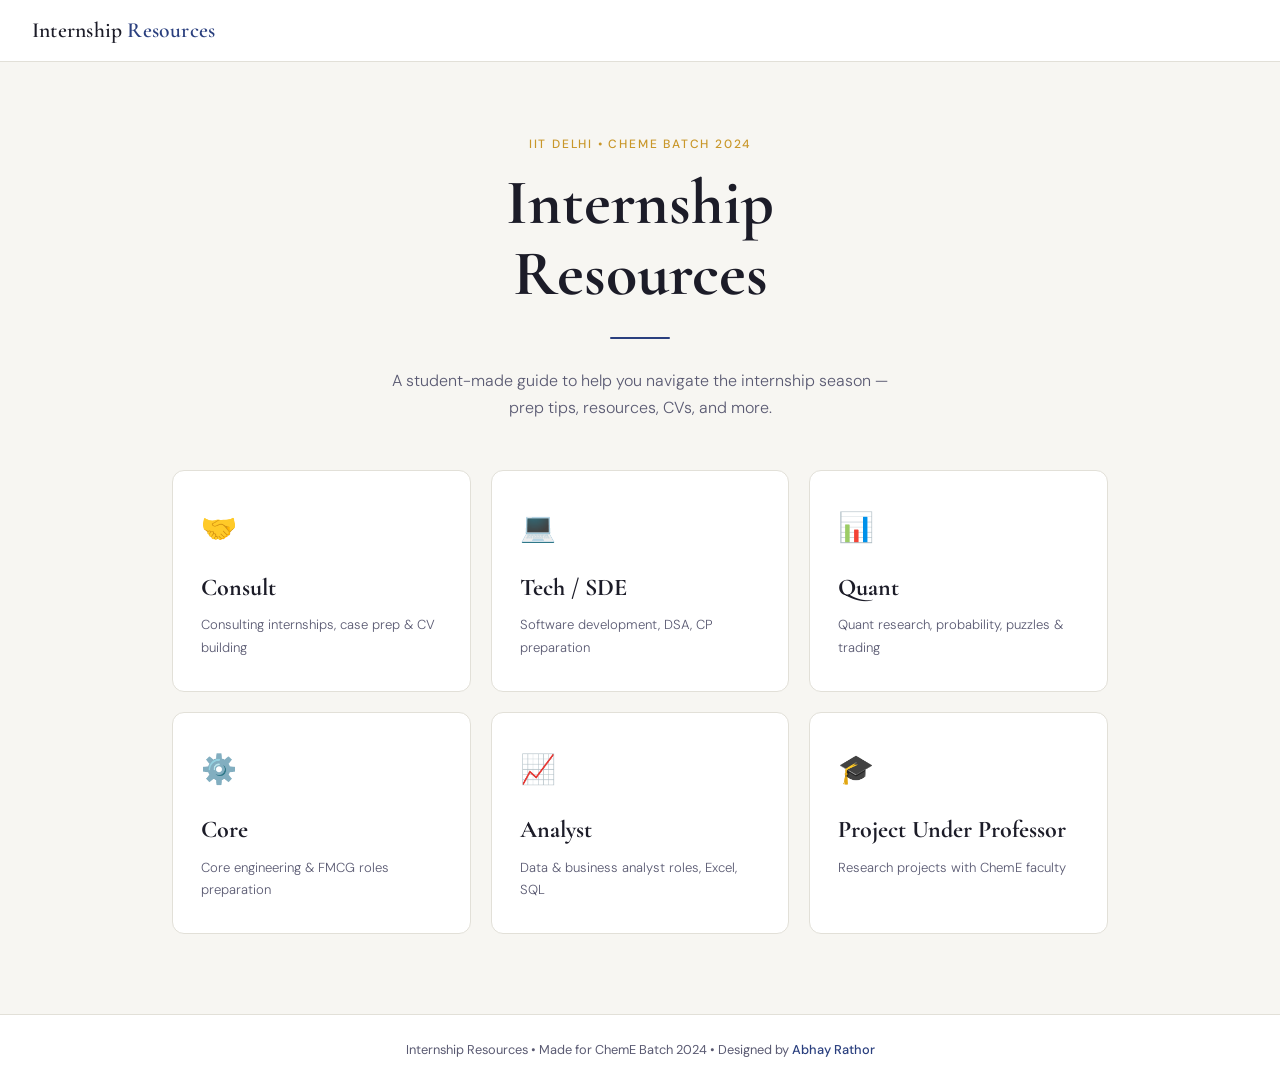
==== commit 06020322: "Rename index (1).html to index.html" ====
--- a/index.html
+++ b/index.html
@@ -8,789 +8,572 @@
   <link href="https://fonts.googleapis.com/css2?family=Cormorant+Garamond:wght@400;500;600;700&family=DM+Sans:wght@300;400;500;600&display=swap" rel="stylesheet" />
   <style>
     :root {
-      --bg: #F7F6F2;
-      --surface: #FFFFFF;
-      --ink: #1C1C28;
-      --ink-light: #5A5A72;
-      --accent: #2A3F7E;
-      --accent-light: #E8ECF8;
-      --border: #E2E0D8;
-      --gold: #C9972A;
-      --tag-bg: #F0EEE8;
+      --bg: #F7F6F2; --surface: #FFFFFF; --ink: #1C1C28; --ink-light: #5A5A72;
+      --accent: #2A3F7E; --accent-light: #E8ECF8; --border: #E2E0D8;
+      --gold: #C9972A; --tag-bg: #F0EEE8;
     }
-
     * { margin: 0; padding: 0; box-sizing: border-box; }
-
-    body {
-      font-family: 'DM Sans', sans-serif;
-      background: var(--bg);
-      color: var(--ink);
-      min-height: 100vh;
-      line-height: 1.7;
-    }
-
-    /* ── NAVBAR ── */
-    nav {
-      background: var(--surface);
-      border-bottom: 1px solid var(--border);
-      padding: 0 2rem;
-      display: flex;
-      align-items: center;
-      justify-content: space-between;
-      height: 62px;
-      position: sticky;
-      top: 0;
-      z-index: 100;
-    }
-    .nav-logo {
-      font-family: 'Cormorant Garamond', serif;
-      font-size: 1.35rem;
-      font-weight: 600;
-      color: var(--ink);
-      cursor: pointer;
-      letter-spacing: 0.01em;
-    }
+    body { font-family: 'DM Sans', sans-serif; background: var(--bg); color: var(--ink); min-height: 100vh; line-height: 1.7; }
+
+    nav { background: var(--surface); border-bottom: 1px solid var(--border); padding: 0 2rem; display: flex; align-items: center; justify-content: space-between; height: 62px; position: sticky; top: 0; z-index: 100; gap: 12px; }
+    .nav-logo { font-family: 'Cormorant Garamond', serif; font-size: 1.35rem; font-weight: 600; color: var(--ink); cursor: pointer; letter-spacing: 0.01em; white-space: nowrap; }
     .nav-logo span { color: var(--accent); }
-    .breadcrumb {
-      font-size: 0.78rem;
-      color: var(--ink-light);
-      display: flex;
-      align-items: center;
-      gap: 6px;
-    }
-    .breadcrumb .crumb {
-      cursor: pointer;
-      transition: color 0.2s;
-    }
-    .breadcrumb .crumb:hover { color: var(--accent); }
-    .breadcrumb .sep { opacity: 0.4; }
-
-    /* ── PAGES ── */
-    .page { display: none; animation: fadeUp 0.4s ease; }
-    .page.active { display: block; }
-    @keyframes fadeUp {
-      from { opacity: 0; transform: translateY(14px); }
-      to   { opacity: 1; transform: translateY(0); }
-    }
-
-    /* ── HOME ── */
-    .home-hero {
-      text-align: center;
-      padding: 72px 2rem 48px;
-    }
-    .home-hero .eyebrow {
-      font-size: 0.75rem;
-      letter-spacing: 0.15em;
-      text-transform: uppercase;
-      color: var(--gold);
-      margin-bottom: 14px;
-      font-weight: 500;
-    }
-    .home-hero h1 {
-      font-family: 'Cormorant Garamond', serif;
-      font-size: clamp(2.4rem, 6vw, 4rem);
-      font-weight: 700;
-      line-height: 1.1;
-      color: var(--ink);
-      margin-bottom: 16px;
-    }
-    .home-hero p {
-      font-size: 1rem;
-      color: var(--ink-light);
-      max-width: 500px;
-      margin: 0 auto;
-      font-weight: 300;
-    }
-
-    .divider {
-      width: 60px;
-      height: 2px;
-      background: var(--accent);
-      margin: 28px auto;
-      border-radius: 2px;
-    }
-
-    /* ── CATEGORY GRID ── */
-    .card-grid {
-      display: grid;
-      grid-template-columns: repeat(auto-fill, minmax(260px, 1fr));
-      gap: 20px;
-      max-width: 1000px;
-      margin: 0 auto;
-      padding: 0 2rem 80px;
-    }
-
-    .cat-card {
-      background: var(--surface);
-      border: 1px solid var(--border);
-      border-radius: 12px;
-      padding: 32px 28px;
-      cursor: pointer;
-      transition: all 0.25s ease;
-      position: relative;
-      overflow: hidden;
-    }
-    .cat-card::before {
-      content: '';
-      position: absolute;
-      left: 0; top: 0; bottom: 0;
-      width: 3px;
-      background: var(--accent);
-      transform: scaleY(0);
-      transform-origin: bottom;
-      transition: transform 0.25s ease;
-    }
-    .cat-card:hover {
-      border-color: var(--accent);
-      box-shadow: 0 8px 32px rgba(42,63,126,0.10);
-      transform: translateY(-3px);
-    }
+    .breadcrumb { font-size: 0.78rem; color: var(--ink-light); display: flex; align-items: center; gap: 5px; flex-wrap: wrap; overflow: hidden; }
+    .crumb { cursor: pointer; transition: color 0.2s; white-space: nowrap; }
+    .crumb:hover { color: var(--accent); text-decoration: underline; }
+    .sep { opacity: 0.4; flex-shrink: 0; }
+
+    .page { display: none; }
+    .page.active { display: block; animation: fadeUp 0.35s ease; }
+    @keyframes fadeUp { from { opacity: 0; transform: translateY(12px); } to { opacity: 1; transform: translateY(0); } }
+
+    /* HOME */
+    .home-hero { text-align: center; padding: 72px 2rem 48px; }
+    .eyebrow { font-size: 0.75rem; letter-spacing: 0.15em; text-transform: uppercase; color: var(--gold); margin-bottom: 14px; font-weight: 500; }
+    .home-hero h1 { font-family: 'Cormorant Garamond', serif; font-size: clamp(2.4rem, 6vw, 4rem); font-weight: 700; line-height: 1.1; margin-bottom: 16px; }
+    .home-hero p { font-size: 1rem; color: var(--ink-light); max-width: 520px; margin: 0 auto; font-weight: 300; }
+    .divider { width: 60px; height: 2px; background: var(--accent); margin: 28px auto; border-radius: 2px; }
+    .card-grid { display: grid; grid-template-columns: repeat(auto-fill, minmax(260px, 1fr)); gap: 20px; max-width: 1000px; margin: 0 auto; padding: 0 2rem 80px; }
+    .cat-card { background: var(--surface); border: 1px solid var(--border); border-radius: 12px; padding: 32px 28px; cursor: pointer; transition: all 0.25s ease; position: relative; overflow: hidden; }
+    .cat-card::before { content: ''; position: absolute; left: 0; top: 0; bottom: 0; width: 3px; background: var(--accent); transform: scaleY(0); transform-origin: bottom; transition: transform 0.25s ease; }
+    .cat-card:hover { border-color: var(--accent); box-shadow: 0 8px 32px rgba(42,63,126,0.10); transform: translateY(-3px); }
     .cat-card:hover::before { transform: scaleY(1); }
-
-    .cat-icon {
-      font-size: 1.8rem;
-      margin-bottom: 16px;
-    }
-    .cat-card h3 {
-      font-family: 'Cormorant Garamond', serif;
-      font-size: 1.5rem;
-      font-weight: 700;
-      color: var(--ink);
-      margin-bottom: 6px;
-    }
-    .cat-card p {
-      font-size: 0.82rem;
-      color: var(--ink-light);
-      font-weight: 300;
-    }
-    .cat-arrow {
-      position: absolute;
-      right: 22px;
-      bottom: 20px;
-      font-size: 1.1rem;
-      color: var(--accent);
-      opacity: 0;
-      transition: opacity 0.2s, right 0.2s;
-    }
+    .cat-icon { font-size: 1.8rem; margin-bottom: 16px; }
+    .cat-card h3 { font-family: 'Cormorant Garamond', serif; font-size: 1.5rem; font-weight: 700; margin-bottom: 6px; }
+    .cat-card p { font-size: 0.82rem; color: var(--ink-light); font-weight: 300; }
+    .cat-arrow { position: absolute; right: 22px; bottom: 20px; font-size: 1.1rem; color: var(--accent); opacity: 0; transition: opacity 0.2s, right 0.2s; }
     .cat-card:hover .cat-arrow { opacity: 1; right: 18px; }
 
-    /* ── CATEGORY PAGE ── */
-    .cat-page-header {
-      background: var(--surface);
-      border-bottom: 1px solid var(--border);
-      padding: 48px 2rem 36px;
-      text-align: center;
-    }
-    .cat-page-header .tag {
-      display: inline-block;
-      background: var(--accent-light);
-      color: var(--accent);
-      font-size: 0.72rem;
-      letter-spacing: 0.12em;
-      text-transform: uppercase;
-      padding: 4px 12px;
-      border-radius: 20px;
-      margin-bottom: 14px;
-      font-weight: 500;
-    }
-    .cat-page-header h2 {
-      font-family: 'Cormorant Garamond', serif;
-      font-size: clamp(2rem, 5vw, 3rem);
-      font-weight: 700;
-      color: var(--ink);
-    }
-    .cat-page-header p {
-      color: var(--ink-light);
-      font-size: 0.9rem;
-      margin-top: 8px;
-      font-weight: 300;
-    }
-
-    .sub-grid {
-      display: grid;
-      grid-template-columns: repeat(auto-fill, minmax(220px, 1fr));
-      gap: 16px;
-      max-width: 900px;
-      margin: 48px auto;
-      padding: 0 2rem 80px;
-    }
-
-    .sub-card {
-      background: var(--surface);
-      border: 1px solid var(--border);
-      border-radius: 10px;
-      padding: 28px 24px;
-      cursor: pointer;
-      transition: all 0.22s ease;
-      text-align: center;
-    }
-    .sub-card:hover {
-      border-color: var(--accent);
-      box-shadow: 0 6px 24px rgba(42,63,126,0.09);
-      transform: translateY(-2px);
-    }
+    /* CATEGORY */
+    .page-header { background: var(--surface); border-bottom: 1px solid var(--border); padding: 48px 2rem 36px; text-align: center; }
+    .tag-pill { display: inline-block; background: var(--accent-light); color: var(--accent); font-size: 0.72rem; letter-spacing: 0.12em; text-transform: uppercase; padding: 4px 12px; border-radius: 20px; margin-bottom: 14px; font-weight: 500; }
+    .page-header h2 { font-family: 'Cormorant Garamond', serif; font-size: clamp(2rem, 5vw, 3rem); font-weight: 700; }
+    .page-header p { color: var(--ink-light); font-size: 0.9rem; margin-top: 8px; font-weight: 300; }
+    .sub-grid { display: grid; grid-template-columns: repeat(auto-fill, minmax(220px, 1fr)); gap: 16px; max-width: 900px; margin: 48px auto; padding: 0 2rem 80px; }
+    .sub-card { background: var(--surface); border: 1px solid var(--border); border-radius: 10px; padding: 28px 24px; cursor: pointer; transition: all 0.22s ease; text-align: center; }
+    .sub-card:hover { border-color: var(--accent); box-shadow: 0 6px 24px rgba(42,63,126,0.09); transform: translateY(-2px); }
     .sub-icon { font-size: 1.9rem; margin-bottom: 12px; }
-    .sub-card h4 {
-      font-family: 'Cormorant Garamond', serif;
-      font-size: 1.25rem;
-      font-weight: 700;
-      color: var(--ink);
-      margin-bottom: 6px;
-    }
-    .sub-card p {
-      font-size: 0.78rem;
-      color: var(--ink-light);
-    }
-
-    /* ── PROFESSOR PAGE ── */
-    .professor-list {
-      max-width: 700px;
-      margin: 48px auto;
-      padding: 0 2rem 80px;
-    }
-    .prof-item {
-      background: var(--surface);
-      border: 1px solid var(--border);
-      border-radius: 10px;
-      padding: 20px 24px;
-      margin-bottom: 12px;
-      display: flex;
-      align-items: center;
-      gap: 16px;
-    }
-    .prof-avatar {
-      width: 44px; height: 44px;
-      border-radius: 50%;
-      background: var(--accent-light);
-      display: flex; align-items: center; justify-content: center;
-      font-family: 'Cormorant Garamond', serif;
-      font-size: 1.1rem;
-      font-weight: 700;
-      color: var(--accent);
-      flex-shrink: 0;
-    }
-    .prof-info h4 { font-size: 0.95rem; font-weight: 600; }
-    .prof-info p { font-size: 0.78rem; color: var(--ink-light); }
-    .coming-soon {
-      text-align: center;
-      padding: 60px 2rem;
-      color: var(--ink-light);
-    }
-    .coming-soon .cs-icon { font-size: 3rem; margin-bottom: 16px; }
-    .coming-soon h3 {
-      font-family: 'Cormorant Garamond', serif;
-      font-size: 1.6rem; color: var(--ink);
-    }
-    .coming-soon p { font-size: 0.88rem; margin-top: 8px; }
-
-    /* ── CONTENT PAGE ── */
-    .content-wrap {
-      max-width: 760px;
-      margin: 0 auto;
-      padding: 48px 2rem 80px;
-    }
-    .content-header {
-      margin-bottom: 36px;
-      padding-bottom: 24px;
-      border-bottom: 1px solid var(--border);
-    }
-    .content-header .tag {
-      display: inline-block;
-      background: var(--accent-light);
-      color: var(--accent);
-      font-size: 0.72rem;
-      letter-spacing: 0.12em;
-      text-transform: uppercase;
-      padding: 4px 12px;
-      border-radius: 20px;
-      margin-bottom: 12px;
-      font-weight: 500;
-    }
-    .content-header h2 {
-      font-family: 'Cormorant Garamond', serif;
-      font-size: clamp(1.8rem, 4vw, 2.5rem);
-      font-weight: 700;
-      line-height: 1.2;
-    }
-
-    /* ── RICH CONTENT STYLES ── */
-    .rich-content h2 {
-      font-family: 'Cormorant Garamond', serif;
-      font-size: 1.75rem;
-      font-weight: 700;
-      margin: 36px 0 12px;
-      color: var(--ink);
-    }
-    .rich-content h3 {
-      font-family: 'Cormorant Garamond', serif;
-      font-size: 1.35rem;
-      font-weight: 600;
-      margin: 28px 0 10px;
-      color: var(--ink);
-    }
-    .rich-content h4 {
-      font-size: 0.92rem;
-      font-weight: 600;
-      margin: 20px 0 8px;
-      color: var(--ink);
-    }
-    .rich-content p {
-      font-size: 0.95rem;
-      color: var(--ink);
-      margin-bottom: 12px;
-      line-height: 1.8;
-    }
-    .rich-content ol, .rich-content ul {
-      padding-left: 24px;
-      margin-bottom: 16px;
-    }
-    .rich-content li {
-      font-size: 0.93rem;
-      color: var(--ink);
-      margin-bottom: 8px;
-      line-height: 1.75;
-    }
-    .rich-content ul li { list-style: disc; }
-    .rich-content strong { font-weight: 600; }
-    .rich-content a {
-      color: var(--accent);
-      text-decoration: underline;
-      text-underline-offset: 2px;
-      transition: opacity 0.2s;
-    }
-    .rich-content a:hover { opacity: 0.7; }
-
-    .info-box {
-      background: var(--accent-light);
-      border-left: 3px solid var(--accent);
-      border-radius: 0 8px 8px 0;
-      padding: 16px 20px;
-      margin: 20px 0;
-    }
-    .info-box p { margin: 0; font-size: 0.9rem; }
-
-    .final-note {
-      background: var(--tag-bg);
-      border: 1px solid var(--border);
-      border-radius: 10px;
-      padding: 22px 24px;
-      margin-top: 32px;
-    }
-    .final-note h4 {
-      font-family: 'Cormorant Garamond', serif;
-      font-size: 1.15rem;
-      font-weight: 700;
-      margin-bottom: 8px;
-      color: var(--ink);
-    }
-    .final-note p { margin: 0; font-size: 0.9rem; color: var(--ink-light); }
-
-    /* ── BLANK STATE ── */
-    .blank-state {
-      text-align: center;
-      padding: 80px 2rem;
-      border: 2px dashed var(--border);
-      border-radius: 14px;
-      margin-top: 8px;
-    }
-    .blank-state .bs-icon { font-size: 2.5rem; margin-bottom: 16px; opacity: 0.5; }
-    .blank-state h3 {
-      font-family: 'Cormorant Garamond', serif;
-      font-size: 1.5rem;
-      color: var(--ink-light);
-    }
-    .blank-state p { font-size: 0.85rem; color: var(--ink-light); margin-top: 8px; }
-
-    /* ── FOOTER ── */
-    footer {
-      background: var(--surface);
-      border-top: 1px solid var(--border);
-      text-align: center;
-      padding: 24px 2rem;
-      font-size: 0.8rem;
-      color: var(--ink-light);
-    }
+    .sub-card h4 { font-family: 'Cormorant Garamond', serif; font-size: 1.25rem; font-weight: 700; margin-bottom: 6px; }
+    .sub-card p { font-size: 0.78rem; color: var(--ink-light); }
+
+    /* PROFESSOR */
+    .prof-section { max-width: 700px; margin: 48px auto; padding: 0 2rem 80px; }
+    .prof-box { background: var(--surface); border: 1px solid var(--border); border-radius: 12px; padding: 36px 32px; text-align: center; }
+    .prof-box .pb-icon { font-size: 2.5rem; margin-bottom: 16px; }
+    .prof-box h3 { font-family: 'Cormorant Garamond', serif; font-size: 1.6rem; font-weight: 700; margin-bottom: 10px; }
+    .prof-box p { font-size: 0.9rem; color: var(--ink-light); margin-bottom: 24px; line-height: 1.75; }
+    .btn-accent { display: inline-block; background: var(--accent); color: #fff; text-decoration: none; font-size: 0.88rem; font-weight: 500; padding: 12px 28px; border-radius: 8px; transition: opacity 0.2s; }
+    .btn-accent:hover { opacity: 0.85; }
+    .soon-note { margin-top: 20px; background: var(--tag-bg); border: 1px dashed var(--border); border-radius: 10px; padding: 18px 22px; font-size: 0.84rem; color: var(--ink-light); text-align: center; }
+    .soon-note strong { color: var(--ink); }
+
+    /* CONTENT */
+    .content-wrap { max-width: 760px; margin: 0 auto; padding: 48px 2rem 80px; }
+    .content-header { margin-bottom: 36px; padding-bottom: 24px; border-bottom: 1px solid var(--border); }
+    .content-header h2 { font-family: 'Cormorant Garamond', serif; font-size: clamp(1.8rem, 4vw, 2.5rem); font-weight: 700; line-height: 1.2; margin-top: 12px; }
+    .rich h2 { font-family: 'Cormorant Garamond', serif; font-size: 1.75rem; font-weight: 700; margin: 36px 0 12px; }
+    .rich h3 { font-family: 'Cormorant Garamond', serif; font-size: 1.35rem; font-weight: 600; margin: 28px 0 10px; }
+    .rich h4 { font-size: 0.95rem; font-weight: 600; margin: 20px 0 8px; }
+    .rich p { font-size: 0.95rem; margin-bottom: 12px; line-height: 1.8; }
+    .rich ol, .rich ul { padding-left: 24px; margin-bottom: 16px; }
+    .rich li { font-size: 0.93rem; margin-bottom: 8px; line-height: 1.75; }
+    .rich ul li { list-style: disc; }
+    .rich strong { font-weight: 600; }
+    .rich em { font-style: italic; }
+    .rich a { color: var(--accent); text-decoration: underline; text-underline-offset: 2px; transition: opacity 0.2s; }
+    .rich a:hover { opacity: 0.7; }
+    .ibox { background: var(--accent-light); border-left: 3px solid var(--accent); border-radius: 0 8px 8px 0; padding: 16px 20px; margin: 20px 0; }
+    .ibox p { margin: 0; font-size: 0.9rem; }
+    .fnote { background: var(--tag-bg); border: 1px solid var(--border); border-radius: 10px; padding: 22px 24px; margin-top: 32px; }
+    .fnote h4 { font-family: 'Cormorant Garamond', serif; font-size: 1.15rem; font-weight: 700; margin-bottom: 8px; }
+    .fnote p { margin: 0; font-size: 0.9rem; color: var(--ink-light); }
+    .blank { text-align: center; padding: 80px 2rem; border: 2px dashed var(--border); border-radius: 14px; }
+    .blank .bi { font-size: 2.5rem; margin-bottom: 16px; opacity: 0.5; }
+    .blank h3 { font-family: 'Cormorant Garamond', serif; font-size: 1.5rem; color: var(--ink-light); }
+    .blank p { font-size: 0.85rem; color: var(--ink-light); margin-top: 8px; }
+
+    footer { background: var(--surface); border-top: 1px solid var(--border); text-align: center; padding: 24px 2rem; font-size: 0.8rem; color: var(--ink-light); }
     footer span { color: var(--accent); font-weight: 500; }
 
-    /* ── RESPONSIVE ── */
     @media (max-width: 600px) {
       nav { padding: 0 1rem; }
       .home-hero { padding: 48px 1rem 32px; }
-      .card-grid { padding: 0 1rem 60px; gap: 14px; }
-      .sub-grid { padding: 0 1rem 60px; gap: 12px; }
-      .content-wrap { padding: 32px 1rem 60px; }
-      .professor-list { padding: 0 1rem 60px; }
+      .card-grid, .sub-grid { padding: 0 1rem 60px; }
+      .content-wrap, .prof-section { padding: 28px 1rem 60px; }
+      .nav-logo { font-size: 1.1rem; }
+      .breadcrumb { max-width: 45vw; }
     }
   </style>
 </head>
 <body>
 
-<!-- NAVBAR -->
 <nav>
   <div class="nav-logo" onclick="goHome()">Internship <span>Resources</span></div>
-  <div class="breadcrumb" id="breadcrumb"></div>
+  <div class="breadcrumb" id="bc"></div>
 </nav>
 
-<!-- ══════════════ HOME PAGE ══════════════ -->
-<div class="page active" id="page-home">
+<!-- HOME -->
+<div class="page active" id="pg-home">
   <div class="home-hero">
-    <div class="eyebrow">IIT Delhi &bull; Placement Cell</div>
+    <div class="eyebrow">IIT Delhi &bull; ChemE Batch 2024</div>
     <h1>Internship<br/>Resources</h1>
     <div class="divider"></div>
-    <p>Your one-stop guide to navigating the internship season — from preparation to placement.</p>
-  </div>
-
+    <p>A student-made guide to help you navigate the internship season — prep tips, resources, CVs, and more.</p>
+  </div>
   <div class="card-grid">
-    <div class="cat-card" onclick="openCategory('consult')">
-      <div class="cat-icon">🤝</div>
-      <h3>Consult</h3>
-      <p>Consulting internships, case prep & resources</p>
+    <div class="cat-card" onclick="openCat('consult')">
+      <div class="cat-icon">🤝</div><h3>Consult</h3>
+      <p>Consulting internships, case prep &amp; CV building</p>
       <div class="cat-arrow">→</div>
     </div>
-    <div class="cat-card" onclick="openCategory('tech')">
-      <div class="cat-icon">💻</div>
-      <h3>Tech / SDE</h3>
+    <div class="cat-card" onclick="openCat('tech')">
+      <div class="cat-icon">💻</div><h3>Tech / SDE</h3>
       <p>Software development, DSA, CP preparation</p>
       <div class="cat-arrow">→</div>
     </div>
-    <div class="cat-card" onclick="openCategory('quant')">
-      <div class="cat-icon">📊</div>
-      <h3>Quant</h3>
-      <p>Quantitative research, trading & finance roles</p>
+    <div class="cat-card" onclick="openCat('quant')">
+      <div class="cat-icon">📊</div><h3>Quant</h3>
+      <p>Quant research, probability, puzzles &amp; trading</p>
       <div class="cat-arrow">→</div>
     </div>
-    <div class="cat-card" onclick="openCategory('core')">
-      <div class="cat-icon">⚙️</div>
-      <h3>Core</h3>
-      <p>Core engineering roles & domain preparation</p>
+    <div class="cat-card" onclick="openCat('core')">
+      <div class="cat-icon">⚙️</div><h3>Core</h3>
+      <p>Core engineering &amp; FMCG roles preparation</p>
       <div class="cat-arrow">→</div>
     </div>
-    <div class="cat-card" onclick="openCategory('analyst')">
-      <div class="cat-icon">📈</div>
-      <h3>Analyst</h3>
-      <p>Data & business analyst roles, Excel, SQL</p>
+    <div class="cat-card" onclick="openCat('analyst')">
+      <div class="cat-icon">📈</div><h3>Analyst</h3>
+      <p>Data &amp; business analyst roles, Excel, SQL</p>
       <div class="cat-arrow">→</div>
     </div>
-    <div class="cat-card" onclick="openCategory('finance')">
-      <div class="cat-icon">💰</div>
-      <h3>Finance</h3>
-      <p>Investment banking, equity research & more</p>
+    <div class="cat-card" onclick="openProf()">
+      <div class="cat-icon">🎓</div><h3>Project Under Professor</h3>
+      <p>Research projects with ChemE faculty</p>
       <div class="cat-arrow">→</div>
     </div>
-    <div class="cat-card" onclick="openCategory('professor')">
-      <div class="cat-icon">🎓</div>
-      <h3>Project Under Professor</h3>
-      <p>Departmental research & faculty projects</p>
-      <div class="cat-arrow">→</div>
-    </div>
   </div>
 </div>
 
-<!-- ══════════════ CATEGORY PAGE ══════════════ -->
-<div class="page" id="page-category">
-  <div class="cat-page-header">
-    <div class="tag" id="cat-tag">Category</div>
-    <h2 id="cat-title">Category Title</h2>
-    <p id="cat-desc">Select a section below to explore resources.</p>
+<!-- CATEGORY -->
+<div class="page" id="pg-cat">
+  <div class="page-header">
+    <div class="tag-pill" id="ct-tag"></div>
+    <h2 id="ct-title"></h2>
+    <p id="ct-desc"></p>
   </div>
   <div class="sub-grid">
-    <div class="sub-card" onclick="openContent('prepare')">
-      <div class="sub-icon">📋</div>
-      <h4>How to Prepare</h4>
-      <p>Strategy, roadmaps & guidelines</p>
-    </div>
-    <div class="sub-card" onclick="openContent('resources')">
-      <div class="sub-icon">📚</div>
-      <h4>Resources</h4>
-      <p>Links, sheets, books & tools</p>
-    </div>
-    <div class="sub-card" onclick="openContent('cvs')">
-      <div class="sub-icon">📄</div>
-      <h4>Previous Year CVs</h4>
+    <div class="sub-card" onclick="openSub('prepare')">
+      <div class="sub-icon">📋</div><h4>How to Prepare</h4>
+      <p>Strategy, roadmaps &amp; guidelines</p>
+    </div>
+    <div class="sub-card" onclick="openSub('resources')">
+      <div class="sub-icon">📚</div><h4>Resources</h4>
+      <p>Links, sheets, books &amp; tools</p>
+    </div>
+    <div class="sub-card" onclick="openSub('cvs')">
+      <div class="sub-icon">📄</div><h4>Previous Year CVs</h4>
       <p>Sample CVs for reference</p>
     </div>
-    <div class="sub-card" onclick="openContent('interviews')">
-      <div class="sub-icon">🎤</div>
-      <h4>Interview Experiences</h4>
-      <p>Real interview stories & tips</p>
+    <div class="sub-card" onclick="openSub('interviews')">
+      <div class="sub-icon">🎤</div><h4>Interview Experiences</h4>
+      <p>Real interview stories &amp; tips</p>
     </div>
   </div>
 </div>
 
-<!-- ══════════════ PROFESSOR PAGE ══════════════ -->
-<div class="page" id="page-professor">
-  <div class="cat-page-header">
-    <div class="tag">Research</div>
+<!-- PROFESSOR -->
+<div class="page" id="pg-prof">
+  <div class="page-header">
+    <div class="tag-pill">Research</div>
     <h2>Project Under Professor</h2>
-    <p>Browse departmental professors offering research projects.</p>
-  </div>
-  <div class="professor-list">
-    <div class="coming-soon">
-      <div class="cs-icon">🎓</div>
-      <h3>Professor List Coming Soon</h3>
-      <p>Names and details will be added here shortly.</p>
+    <p>Find ChemE faculty offering research projects this semester.</p>
+  </div>
+  <div class="prof-section">
+    <div class="prof-box">
+      <div class="pb-icon">🔬</div>
+      <h3>IIT Delhi ChemE Faculty</h3>
+      <p>Browse all Chemical Engineering professors — their research areas, office locations, and contact details — on the official department page.</p>
+      <a class="btn-accent" href="https://chemical.iitd.ac.in/faculty" target="_blank" rel="noopener">View All Faculty →</a>
+    </div>
+    <div class="soon-note">
+      <strong>Project availability sheet coming soon.</strong> A sheet listing professors accepting interns next semester, their research topics, and the number of seats available will be shared here.
     </div>
   </div>
 </div>
 
-<!-- ══════════════ CONTENT PAGE ══════════════ -->
-<div class="page" id="page-content">
+<!-- CONTENT -->
+<div class="page" id="pg-content">
   <div class="content-wrap">
     <div class="content-header">
-      <div class="tag" id="content-tag">Section</div>
-      <h2 id="content-title">Content Title</h2>
-    </div>
-    <div class="rich-content" id="content-body"></div>
+      <div class="tag-pill" id="co-tag"></div>
+      <h2 id="co-title"></h2>
+    </div>
+    <div class="rich" id="co-body"></div>
   </div>
 </div>
 
-<!-- FOOTER -->
-<footer>
-  Internship Resources &bull; Designed by <span>Abhay</span>
-</footer>
+<footer>Internship Resources &bull; Made for ChemE Batch 2024 &bull; Designed by <span>Abhay Rathor</span></footer>
 
 <script>
-  // ── STATE ──
-  let currentCategory = null;
-
-  const categoryMeta = {
-    consult:   { name: 'Consult',          tag: 'Consulting',   desc: 'Case prep, frameworks & more.' },
-    tech:      { name: 'Tech / SDE',       tag: 'Technology',   desc: 'DSA, CP and software engineering.' },
-    quant:     { name: 'Quant',            tag: 'Quantitative', desc: 'Puzzles, statistics & trading prep.' },
-    core:      { name: 'Core Engineering', tag: 'Core',         desc: 'Domain-specific engineering resources.' },
-    analyst:   { name: 'Analyst',          tag: 'Analytics',    desc: 'Data, SQL, Excel & business analysis.' },
-    finance:   { name: 'Finance',          tag: 'Finance',      desc: 'IB, equity research & valuations.' },
-    professor: { name: 'Project Under Professor', tag: 'Research', desc: '' },
-  };
-
-  const subMeta = {
-    prepare:    'How to Prepare',
-    resources:  'Resources',
-    cvs:        'Previous Year CVs',
-    interviews: 'Interview Experiences',
-  };
-
-  // ── NAVIGATION ──
-  function showPage(id) {
-    document.querySelectorAll('.page').forEach(p => p.classList.remove('active'));
-    document.getElementById(id).classList.add('active');
-    window.scrollTo(0, 0);
-  }
-
-  function goHome() {
-    currentCategory = null;
-    setBreadcrumb([]);
-    showPage('page-home');
-  }
-
-  function openCategory(cat) {
-    currentCategory = cat;
-    if (cat === 'professor') {
-      setBreadcrumb([{ label: 'Project Under Professor' }]);
-      showPage('page-professor');
+/* ── state ── */
+let curCat = null;
+const history = []; // [{page, cat, sub}]
+
+const CATS = {
+  consult: { name:'Consult',          tag:'Consulting',   desc:'Case prep, CV building & process overview.' },
+  tech:    { name:'Tech / SDE',       tag:'Technology',   desc:'DSA, CP and software engineering.' },
+  quant:   { name:'Quant',            tag:'Quantitative', desc:'Puzzles, probability & trading prep.' },
+  core:    { name:'Core Engineering', tag:'Core',         desc:'FMCG & core engineering roles.' },
+  analyst: { name:'Analyst',          tag:'Analytics',    desc:'Data, SQL, Excel & business analysis.' },
+};
+const SUBS = {
+  prepare:    'How to Prepare',
+  resources:  'Resources',
+  cvs:        'Previous Year CVs',
+  interviews: 'Interview Experiences',
+};
+
+/* ── show/hide pages ── */
+function show(id) {
+  document.querySelectorAll('.page').forEach(p => p.classList.remove('active'));
+  document.getElementById(id).classList.add('active');
+  window.scrollTo({ top: 0, behavior: 'smooth' });
+}
+
+/* ── breadcrumb ── */
+function setBc(items) {
+  const el = document.getElementById('bc');
+  let h = `<span class="crumb" onclick="goHome()">Home</span>`;
+  items.forEach(it => {
+    h += `<span class="sep">/</span>`;
+    if (it.fn) h += `<span class="crumb" data-fn="${it.fn}">${it.label}</span>`;
+    else h += `<span>${it.label}</span>`;
+  });
+  el.innerHTML = h;
+  el.querySelectorAll('[data-fn]').forEach(el2 => {
+    const fn = el2.getAttribute('data-fn');
+    el2.addEventListener('click', () => { if(fn === 'cat') backToCat(); });
+  });
+}
+
+/* ── navigation ── */
+function goHome() {
+  history.length = 0;
+  curCat = null;
+  setBc([]);
+  show('pg-home');
+}
+
+function openCat(cat) {
+  history.push({ page: currentPage() });
+  curCat = cat;
+  const m = CATS[cat];
+  document.getElementById('ct-tag').textContent = m.tag;
+  document.getElementById('ct-title').textContent = m.name;
+  document.getElementById('ct-desc').textContent = m.desc;
+  setBc([{ label: m.name }]);
+  show('pg-cat');
+}
+
+function openProf() {
+  history.push({ page: currentPage() });
+  curCat = 'professor';
+  setBc([{ label: 'Project Under Professor' }]);
+  show('pg-prof');
+}
+
+function openSub(sub) {
+  history.push({ page: 'pg-cat', cat: curCat });
+  const m = CATS[curCat];
+  document.getElementById('co-tag').textContent = m.tag + ' · ' + SUBS[sub];
+  document.getElementById('co-title').textContent = SUBS[sub];
+  document.getElementById('co-body').innerHTML = getContent(curCat, sub);
+  setBc([
+    { label: m.name, fn: 'cat' },
+    { label: SUBS[sub] }
+  ]);
+  show('pg-content');
+}
+
+function backToCat() {
+  // pop back to category view
+  for (let i = history.length - 1; i >= 0; i--) {
+    if (history[i].page === 'pg-cat') {
+      const state = history[i];
+      history.length = i;
+      curCat = state.cat || curCat;
+      const m = CATS[curCat];
+      document.getElementById('ct-tag').textContent = m.tag;
+      document.getElementById('ct-title').textContent = m.name;
+      document.getElementById('ct-desc').textContent = m.desc;
+      setBc([{ label: m.name }]);
+      show('pg-cat');
       return;
     }
-    const m = categoryMeta[cat];
-    document.getElementById('cat-tag').textContent = m.tag;
-    document.getElementById('cat-title').textContent = m.name;
-    document.getElementById('cat-desc').textContent = m.desc;
-    setBreadcrumb([{ label: m.name, action: () => openCategory(cat) }]);
-    showPage('page-category');
   }
-
-  function openContent(sub) {
-    const cat = currentCategory;
-    const m = categoryMeta[cat];
-    const subLabel = subMeta[sub];
-    document.getElementById('content-tag').textContent = m.tag + ' · ' + subLabel;
-    document.getElementById('content-title').textContent = subLabel;
-    document.getElementById('content-body').innerHTML = getContent(cat, sub);
-    setBreadcrumb([
-      { label: m.name, action: () => openCategory(cat) },
-      { label: subLabel }
-    ]);
-    showPage('page-content');
-  }
-
-  function setBreadcrumb(items) {
-    const el = document.getElementById('breadcrumb');
-    if (!items.length) { el.innerHTML = ''; return; }
-    let html = `<span class="crumb" onclick="goHome()">Home</span>`;
-    items.forEach((item, i) => {
-      html += `<span class="sep">/</span>`;
-      if (item.action) {
-        html += `<span class="crumb" onclick="(${item.action.toString()})()">${item.label}</span>`;
-      } else {
-        html += `<span>${item.label}</span>`;
-      }
-    });
-    el.innerHTML = html;
-  }
-
-  // ── CONTENT DATA ──
-  function getContent(cat, sub) {
-    if (cat === 'tech' && sub === 'prepare') return techPrepare();
-    if (cat === 'tech' && sub === 'resources') return techResources();
-    return blankState(sub);
-  }
-
-  function blankState(sub) {
-    const labels = {
-      prepare: ['📋', 'How to Prepare', 'Preparation strategy and guidelines will be added here.'],
-      resources: ['📚', 'Resources', 'Curated links, sheets, and tools will be listed here.'],
-      cvs: ['📄', 'Previous Year CVs', 'Sample CVs for reference will be uploaded here.'],
-      interviews: ['🎤', 'Interview Experiences', 'Real interview stories and tips will be shared here.'],
-    };
-    const [icon, title, desc] = labels[sub];
-    return `<div class="blank-state">
-      <div class="bs-icon">${icon}</div>
-      <h3>Content Coming Soon</h3>
-      <p>${desc}</p>
-    </div>`;
-  }
-
-  // ──────────────────────────────────────────
-  // TECH → HOW TO PREPARE
-  // ──────────────────────────────────────────
-  function techPrepare() {
-    return `
-      <h2>The Complete Guide to SDE Preparation</h2>
-
-      <h3>Guidelines for Preparation</h3>
-      <ol>
-        <li>
-          <strong>Preferred Language:</strong> Consider using C++ as your primary language.
-          Some HFT firms mandate C++ for coding rounds.
-        </li>
-
-        <li>
-          <strong>Preparation Strategy (Based on Time):</strong>
-          <ul>
-            <li><strong>More than 3 Months:</strong> Start with CP to build intuition and mathematical skills. Gradually shift to DSA-specific preparation closer to your OAs and Interviews.</li>
-            <li><strong>2–3 Months:</strong> Use the resources below but skip dedicated CP prep (though regular contests are still essential).</li>
-            <li><strong>Less than 1–2 Months:</strong> Focus on Striver's Leetcode sheet and past company Online Assessments (available on Leetcode discussions).</li>
-          </ul>
-        </li>
-
-        <li>
-          <strong>Important Concepts:</strong>
-          <ul>
-            <li>Master OOPS concepts since they are asked in nearly all company interviews. (Use GeeksforGeeks)</li>
-            <li>(Optional) Learn core CS concepts (OS, Networks, DBMS); some firms ask MCQ-based problems in their OAs regarding these concepts.</li>
-          </ul>
-        </li>
-
-        <li>
-          <strong>Don't Skip DSA, even if you are strong in CP:</strong> Companies often ask standard DSA questions in their online assessments and interviews.
-        </li>
-
-        <li>
-          <strong>Mocks:</strong> Practice company-wise mocks on platforms like <a href="#" title="Link to be added">Maang</a> and others.
-        </li>
-      </ol>
-
-      <h3>Treat this Repository as a Bible</h3>
-      <p><a href="#" title="Link to be added">IITD-CSE Internship Season Repository</a></p>
-
-      <h3>CSES Must-Do Topics</h3>
-      <ol>
-        <li>Sorting and Searching</li>
-        <li>Dynamic Programming</li>
-        <li>Graph Algorithms</li>
-        <li>Range Queries</li>
-        <li>Tree Algorithms</li>
-      </ol>
-      <div class="info-box">
-        <p>Approach: Do problems with a solved count of more than 8K (use the CSES helper extension to filter efficiently).</p>
-      </div>
-
-      <h3>Industry Trivia</h3>
-      <ol>
-        <li><strong>Core CS:</strong> DE Shaw and some HFT firms focus heavily on core CS and C++ fundamentals.</li>
-        <li><strong>Inclusivity:</strong> Big firms like Amazon and many startups provide equal opportunities to all branches if your CGPA exceeds 7.</li>
-      </ol>
-
-      <h3>Advice and Motivation</h3>
-      <ol>
-        <li>
-          <strong>Challenges Are Normal:</strong>
-          <ul>
-            <li>Preparing for an SDE interview can be frustrating. There will be days when you feel stuck and see little to no progress. It's important to remember that everyone has a different pace. What matters most is your approach and thought process.</li>
-          </ul>
-        </li>
-        <li>
-          <strong>Shortlisting Phase:</strong>
-          <ul>
-            <li>This is the toughest part. Companies often shortlist based on CGPA, branch, and pre-college achievements.</li>
-            <li>Many great companies come after Day 1 and Day 2 (e.g., Wells Fargo, Deutsche Bank, JLR, Microsoft, Tech Mahindra).</li>
-          </ul>
-        </li>
-        <li>
-          <strong>Don't Ignore Quant Prep:</strong>
-          <ul>
-            <li>Even if targeting SDE roles, practice Brainsteller puzzles and Puzzledquant problems. Companies like Goldman Sachs and JPMC include these in aptitude rounds or interviews.</li>
-          </ul>
-        </li>
-      </ol>
-
-      <div class="final-note">
-        <h4>Final Note</h4>
-        <p>The journey is tough, but setbacks are part of the process. Stick to the plan, stay consistent, and trust your preparation. All the best!</p>
-      </div>
-    `;
-  }
-
-  // ──────────────────────────────────────────
-  // TECH → RESOURCES
-  // ──────────────────────────────────────────
-  function techResources() {
-    return `
-      <h3>DSA Prep</h3>
-      <ol>
-        <li><strong>Striver SDE Sheet:</strong> <a href="#" title="Link to be added">Link</a></li>
-        <li><strong>Dynamic Programming, Graphs and Binary Search (A2Z Sheet):</strong> <a href="#" title="Link to be added">Link</a></li>
-        <li><strong>Neetcode Roadmap:</strong> <a href="#" title="Link to be added">Link</a></li>
-        <li>Focus especially on Backtracking (it sets the base for DP).</li>
-        <li>Do Leetcode Daily Problems: Use extensions like <strong>Leetrooms</strong> to create randomized problem sets.</li>
-        <li>If time permits, explore InterviewBit problems (interface can be a challenge).</li>
-      </ol>
-
-      <h3>Competitive Programming (CP)</h3>
-      <ol>
-        <li><strong>TLE 31 Sheets:</strong> <a href="#" title="Link to be added">Link</a></li>
-        <li>Participate in regular contests on <strong>Codeforces</strong> and <strong>CodeChef</strong>
-          <ul>
-            <li>Solve at least Problem C in Div2 and Problem E in Div3.</li>
-          </ul>
-        </li>
-        <li>
-          <strong>Optional Advanced CP Resources:</strong>
-          <ul>
-            <li>Problems in the USACO Guide.</li>
-            <li>CP Algorithms: <a href="#" title="Link to be added">Link</a></li>
-            <li>Various ladders such as A2OJ and ACD.</li>
-            <li>Follow YouTube channels like William Lin, Errichto Algorithms, etc. — <a href="#" title="YouTube link to be added">YouTube Playlist</a></li>
-          </ul>
-        </li>
-      </ol>
-
-      <h3>Key Repository</h3>
-      <p><a href="#" title="Link to be added">IITD-CSE Internship Season Repository</a> — Treat this as a Bible for your preparation.</p>
-
-      <h3>CSES Problem Set</h3>
-      <p>Focus on must-do topics: Sorting & Searching, DP, Graph Algorithms, Range Queries, Tree Algorithms.</p>
-      <div class="info-box">
-        <p>Use the <strong>CSES helper extension</strong> to filter problems with a solved count above 8K for maximum efficiency.</p>
-      </div>
-
-      <h3>Mock Interview Platforms</h3>
-      <ul>
-        <li><a href="#" title="Link to be added">Maang</a> — Company-wise mock interviews</li>
-        <li><a href="#" title="Link to be added">Brainsteller</a> — Quant/aptitude puzzles</li>
-        <li><a href="#" title="Link to be added">Puzzledquant</a> — Quant prep</li>
-      </ul>
-    `;
-  }
+  goHome();
+}
+
+function currentPage() {
+  const a = document.querySelector('.page.active');
+  return a ? a.id : 'pg-home';
+}
+
+/* ── content ── */
+function getContent(cat, sub) {
+  if (cat==='tech'    && sub==='prepare')   return techPrep();
+  if (cat==='tech'    && sub==='resources') return techRes();
+  if (cat==='quant'   && sub==='prepare')   return quantPrep();
+  if (cat==='quant'   && sub==='resources') return quantRes();
+  if (cat==='consult' && sub==='prepare')   return consultPrep();
+  if (cat==='consult' && sub==='resources') return consultRes();
+  if (cat==='core'    && sub==='prepare')   return corePrep();
+  return blank(sub);
+}
+
+function blank(sub) {
+  const d = {
+    prepare:    ['📋','Preparation strategy and guidelines will be added here soon.'],
+    resources:  ['📚','Curated links, sheets and tools will be listed here soon.'],
+    cvs:        ['📄','Sample CVs for reference will be uploaded here soon.'],
+    interviews: ['🎤','Real interview stories and tips will be shared here soon.'],
+  };
+  const [icon,desc] = d[sub]||['📝','Content coming soon.'];
+  return `<div class="blank"><div class="bi">${icon}</div><h3>Content Coming Soon</h3><p>${desc}</p></div>`;
+}
+
+/* ===== TECH ===== */
+function techPrep() { return `
+<h2>The Complete Guide to SDE Preparation</h2>
+<h3>Guidelines for Preparation</h3>
+<ol>
+  <li><strong>Preferred Language:</strong> Consider using C++ as your primary language. Some HFT firms mandate C++ for coding rounds.</li>
+  <li><strong>Preparation Strategy (Based on Time):</strong>
+    <ul>
+      <li><strong>More than 3 Months:</strong> Start with CP to build intuition and mathematical skills. Gradually shift to DSA-specific preparation closer to your OAs and Interviews.</li>
+      <li><strong>2–3 Months:</strong> Use the resources below but skip dedicated CP prep (though regular contests are still essential).</li>
+      <li><strong>Less than 1–2 Months:</strong> Focus on Striver's Leetcode sheet and past company Online Assessments (available on Leetcode discussions).</li>
+    </ul>
+  </li>
+  <li><strong>Important Concepts:</strong>
+    <ul>
+      <li>Master OOPS concepts since they are asked in nearly all company interviews. (Use GeeksforGeeks)</li>
+      <li>(Optional) Learn core CS concepts (OS, Networks, DBMS); some firms ask MCQ-based problems in their OAs regarding these concepts.</li>
+    </ul>
+  </li>
+  <li><strong>Don't Skip DSA, even if you are strong in CP:</strong> Companies often ask standard DSA questions in their online assessments and interviews.</li>
+  <li><strong>Mocks:</strong> Practice company-wise mocks on platforms like <a href="https://www.maang.in/" target="_blank">Maang</a> and others.</li>
+</ol>
+<h3>Treat this Repository as a Bible</h3>
+<p><a href="https://github.com/the-hyp0cr1t3/CC" target="_blank">IITD-CSE Internship Season Repository</a></p>
+<h3>CSES Must-Do Topics</h3>
+<ol>
+  <li>Sorting and Searching</li><li>Dynamic Programming</li>
+  <li>Graph Algorithms</li><li>Range Queries</li><li>Tree Algorithms</li>
+</ol>
+<div class="ibox"><p>Do problems with a solved count of more than 8K (use the CSES helper extension to filter efficiently).</p></div>
+<h3>Industry Trivia</h3>
+<ol>
+  <li><strong>Core CS:</strong> DE Shaw and some HFT firms focus heavily on core CS and C++ fundamentals.</li>
+  <li><strong>Inclusivity:</strong> Big firms like Amazon and many startups provide equal opportunities to all branches if your CGPA exceeds 7.</li>
+</ol>
+<h3>Advice and Motivation</h3>
+<ol>
+  <li><strong>Challenges Are Normal:</strong>
+    <ul><li>Preparing for an SDE interview can be frustrating. There will be days when you feel stuck. What matters most is your approach and thought process.</li></ul>
+  </li>
+  <li><strong>Shortlisting Phase:</strong>
+    <ul>
+      <li>This is the toughest part. Companies often shortlist based on CGPA, branch, and pre-college achievements.</li>
+      <li>Many great companies come after Day 1 and Day 2 (e.g., Wells Fargo, Deutsche Bank, JLR, Microsoft, Tech Mahindra).</li>
+    </ul>
+  </li>
+  <li><strong>Don't Ignore Quant Prep:</strong>
+    <ul><li>Even if targeting SDE roles, practice Brainstellar puzzles and Puzzledquant problems. Companies like Goldman Sachs and JPMC include these in aptitude rounds.</li></ul>
+  </li>
+</ol>
+<div class="fnote"><h4>Final Note</h4><p>The journey is tough, but setbacks are part of the process. Stick to the plan, stay consistent, and trust your preparation. All the best!</p></div>`; }
+
+function techRes() { return `
+<h3>DSA Prep</h3>
+<ol>
+  <li><strong>Striver SDE Sheet:</strong> <a href="https://takeuforward.org/interviews/strivers-sde-sheet-top-coding-interview-problems/" target="_blank">Link</a></li>
+  <li><strong>Dynamic Programming, Graphs and Binary Search (A2Z Sheet):</strong> <a href="https://takeuforward.org/strivers-a2z-dsa-course/strivers-a2z-dsa-course-sheet-2/" target="_blank">Link</a></li>
+  <li><strong>Neetcode Roadmap:</strong> <a href="https://neetcode.io/roadmap" target="_blank">Link</a></li>
+  <li>Focus especially on Backtracking (it sets the base for DP).</li>
+  <li>Do Leetcode Daily Problems: Use extensions like <strong>Leetrooms</strong> to create randomized problem sets.</li>
+  <li>If time permits, explore InterviewBit problems (interface can be a challenge).</li>
+</ol>
+<h3>Competitive Programming (CP)</h3>
+<ol>
+  <li><strong>TLE 31 Sheets:</strong> <a href="https://www.tle-eliminators.com/cp-sheet" target="_blank">Link</a></li>
+  <li>Participate in regular contests on <strong>Codeforces</strong> and <strong>CodeChef</strong>
+    <ul><li>Solve at least Problem C in Div2 and Problem E in Div3.</li></ul>
+  </li>
+  <li><strong>Optional Advanced CP Resources:</strong>
+    <ul>
+      <li>Problems in the USACO Guide.</li>
+      <li>CP Algorithms: <a href="https://cp-algorithms.com/" target="_blank">Link</a></li>
+      <li>Various ladders such as A2OJ and ACD.</li>
+      <li>Follow YouTube channels like William Lin, Errichto Algorithms, etc.</li>
+    </ul>
+  </li>
+</ol>
+<h3>Key Repository</h3>
+<p><a href="https://github.com/the-hyp0cr1t3/CC" target="_blank">IITD-CSE Internship Season Repository</a> — Treat this as a Bible for your preparation.</p>
+<h3>Mock Platforms</h3>
+<ul>
+  <li><a href="https://www.maang.in/" target="_blank">Maang</a> — Company-wise mock interviews</li>
+  <li><a href="https://www.brainstellar.com/" target="_blank">Brainstellar</a> — Quant/aptitude puzzles</li>
+  <li><a href="https://www.puzzledquant.com/" target="_blank">PuzzledQuant</a> — Quant prep</li>
+</ul>`; }
+
+/* ===== QUANT ===== */
+function quantPrep() { return `
+<h2>The Complete Guide for Quant Preparation</h2>
+<h3>The Process</h3>
+<p>Brush up your probability theory and start solving problems on <strong>Brainstellar / PuzzledQuant</strong> and then move on to the books. Give plenty of time and effort before you look at the hint/solution. Intuition builds over time — you'll be able to solve more and more problems on your own once you get the hang of it.</p>
+<p>Give Codeforces contests regularly. Remember, rating doesn't matter much. Company-specific prep can be done towards the end of the summer (mental math, market making prep etc).</p>
+<p>Another important aspect which people miss out — <strong>HR Round is important.</strong> Do some mock interviews with your friends and seniors so you don't get flustered during the actual interview. Look at some HR questions and prepare your answers well.</p>
+<h3>Probability Theory</h3>
+<p>MTL106 is helpful. You can also refer to <em>Introduction to Probability Models</em> by Sheldon Ross. Topics to cover:</p>
+<ul>
+  <li>Conditional probability, Bayes Theorem etc (JEE stuff)</li>
+  <li>Random Variables, PDF, CDF, Expected Value, Variance</li>
+  <li>Common distributions (discrete and continuous both)</li>
+  <li>Central Limit Theorem</li>
+</ul>
+<h3>Puzzles &amp; Probability Questions</h3>
+<p><strong>Resources:</strong> Brainstellar website, <em>Heard on the Street</em>, <em>A Practical Guide to Quantitative Finance Interviews</em> by Xinfeng Zhao, <em>50 Challenging Problems in Probability</em>. These are the 4 standard, well-known resources (not all chapters are relevant — only probability and brainteasers).</p>
+<div class="ibox"><p>Highly recommend using <strong><a href="https://www.puzzledquant.com/" target="_blank">PuzzledQuant</a></strong> — it helps you keep track and has a great collection of problems. Brainstellar is a subset of PuzzledQuant.</p></div>
+<h3>Mental Math</h3>
+<p>Practice mental math regularly. Use the <a href="https://www.puzzledquant.com/arithmetic" target="_blank">Arithmetic Game on PuzzledQuant</a> to get faster at calculations — this matters a lot in market-making and timed rounds.</p>
+<h3>ML (Optional)</h3>
+<p>If interested, refer to these sections from Prof. Parag's course <a href="https://www.cse.iitd.ac.in/~parags/teaching/col774/" target="_blank">COL774: Machine Learning</a>:</p>
+<ol>
+  <li>Supervised Learning — Linear Regression, Gradient Descent, Stochastic Gradient Descent</li>
+  <li>Linear Regression — Alternate interpretation (probabilistic), Logistic Regression, GLMs</li>
+  <li>Decision Trees, Random Forests</li>
+</ol>`; }
+
+function quantRes() { return `
+<h3>Probability &amp; Puzzles</h3>
+<ul>
+  <li><a href="https://www.puzzledquant.com/" target="_blank">PuzzledQuant</a> — Best collection of quant interview problems</li>
+  <li><a href="https://www.brainstellar.com/" target="_blank">Brainstellar</a> — Classic puzzles and probability questions</li>
+  <li><em>Heard on the Street</em> — Classic quant interview book (focus on probability &amp; brainteasers chapters)</li>
+  <li><em>A Practical Guide to Quantitative Finance Interviews</em> by Xinfeng Zhao</li>
+  <li><em>50 Challenging Problems in Probability</em></li>
+</ul>
+<h3>Competitive Programming (CP)</h3>
+<ul>
+  <li><a href="https://cses.fi/book/book.pdf" target="_blank">Competitive Programmer's Handbook</a> — a go-to guide when you find a new algorithm in an editorial</li>
+  <li><a href="https://cp-algorithms.com/" target="_blank">CP-Algorithms</a> — learn about any new algorithm and its implementation</li>
+</ul>
+<h3>C++ Concepts (More Important for Quant Developer Roles)</h3>
+<p>Learn C++ thoroughly — especially memory management, STL, templates, and performance-critical coding patterns.</p>
+<h3>Mental Math</h3>
+<ul>
+  <li><a href="https://www.puzzledquant.com/arithmetic" target="_blank">Arithmetic Game, Games | PuzzledQuant</a></li>
+</ul>
+<h3>ML (Optional)</h3>
+<ul>
+  <li><a href="https://www.cse.iitd.ac.in/~parags/teaching/col774/" target="_blank">COL774: Machine Learning — Prof. Parag's Course</a></li>
+</ul>
+<h3>Other Resources</h3>
+<ul>
+  <li><a href="https://github.com/Aniruddha-Deb/quant-prep" target="_blank">Aniruddha-Deb/quant-prep</a> — Curated quant prep notes and resources</li>
+  <li>Quant Interview/Test Prep, Internship Season | Chinmay Mittal (search on GitHub)</li>
+</ul>`; }
+
+/* ===== CONSULT ===== */
+function consultPrep() { return `
+<h2>The Complete Guide for Consult Preparation</h2>
+<h3>Process Overview</h3>
+<p>The selection process for consulting internships consists of three main stages: <strong>CV Shortlisting, Buddy Rounds, and Offline Interviews.</strong> CV shortlisting is by far the biggest bottleneck — around 50 unique students are shortlisted from a pool of 500+ applicants. Preparing a standout CV is crucial. Begin working on your CV early to allow sufficient time for refinement. Your CV should tell a compelling story about your achievements and experiences.</p>
+<h3>Building Your CV</h3>
+<p>A consulting CV typically comprises five sections: CG, Scholastic Achievements, Internships, PORs, and ECAs. It is judged via the <strong>'spike' framework</strong> — a 'spike' section is one where you are well above the average applicant. Being well above average in at least 3–4 sections is non-negotiable for a shortlist among the top firms.</p>
+<h4>CG</h4>
+<ul>
+  <li>Generally top firms consider CG above 8 to be satisfactory; some firms have put hard barriers in the past. A CG above 8.5 or 9 is an ideal spike.</li>
+  <li>A lower CG makes getting shortlisted tougher but can be compensated by excelling in other sections.</li>
+</ul>
+<h4>Schols</h4>
+<ul>
+  <li>This section includes institute-level awards such as Merit List, Department Rank, and pre-institute achievements like Olympiad ranks or scholarships.</li>
+  <li>If this section is lacking, don't worry — with some conscious effort you can build it up to a satisfactory level.</li>
+</ul>
+<h4>Internships</h4>
+<ul>
+  <li>These include corporate, start-up and research interns (offline/online). It is highly advised to complete multiple internships. Internships in big brand corporations or business schools are valued.</li>
+  <li>An offline intern at a well-established corporate (even more impactful if it is in the consulting sector) or at a foreign research institute are particularly great. These can be coupled with a remote intern at a business school.</li>
+</ul>
+<h4>PORs</h4>
+<ul>
+  <li>This section conveys the story of your campus involvements over two years. Continuity in PORs is valued — it indicates progress in whatever activity you have devoted time to.</li>
+  <li>3rd year PORs are important. Elected PORs are generally considered more valuable than nominated PORs.</li>
+</ul>
+<h4>ECAs</h4>
+<ul>
+  <li>Organize your ECAs into 2–3 broad sections to provide structure. Having multiple ECAs in a few select sections shows excellence and dedication.</li>
+  <li>Ensure that the most valuable achievements are presented well to make your CV stand out.</li>
+</ul>
+<h3>Buddy Rounds</h3>
+<p>Once you are shortlisted, the firm will allot you buddies — consultants working at the firm, usually alumni of the institute. Buddies will conduct case solving sessions with you, guiding you through your preparation. These sessions are evaluative; firms use them to create a "hotlist" of preferred candidates. Not being on the hotlist does not eliminate your chances, but performing well increases your likelihood of being prioritized.</p>
+<h3>Case Prep</h3>
+<ul>
+  <li><strong>Form a Case Group:</strong> Work with 3–4 serious aspirants who have diverse networks. This allows you to access varied insights and resources. Also seek opportunities to practice with seniors outside your group.</li>
+  <li>Start practicing cases 1–2 months before your interviews. Start with guesstimates and profitability, then cover other types of cases towards the end of your prep.</li>
+  <li>Practice in pairs, taking turns as interviewer and interviewee. After each case, spend time analyzing your performance and building a deeper understanding of frameworks and solutions.</li>
+</ul>`; }
+
+function consultRes() { return `
+<h3>Video Resources</h3>
+<ul>
+  <li><a href="https://www.youtube.com/@CaseInterviewsIO" target="_blank">Case Interviews Cracked — YouTube</a> — A great starting point for an overview of case prep via recorded lectures by Victor Cheng and Case Interviews Cracked. Stick to the first few relevant lectures.</li>
+</ul>
+<h3>Case Books</h3>
+<ul>
+  <li><strong>Case Compendium</strong> — A good beginner-friendly option to get started with cases.</li>
+  <li><strong>Case Interviews Cracked</strong> — A standard resource used widely by applicants.</li>
+  <li><strong>IIM Ahmedabad Case Book</strong> — Slightly more advanced; great once you have the basics down.</li>
+</ul>
+<p><a href="#" target="_blank">Download case books here</a> (link to be updated)</p>
+<div class="ibox"><p>Start with Case Compendium, then move to Case Interviews Cracked, and finally tackle the IIM Ahmedabad Case Book.</p></div>`; }
+
+/* ===== CORE ===== */
+function corePrep() { return `
+<h2>The Complete Guide for Core Preparation</h2>
+<h3>The Process</h3>
+<p>The selection process for an FMCG internship typically involves three to four rounds:</p>
+<ul>
+  <li><strong>Application Stage:</strong> Fill out a form detailing your internships, academic achievements, and skills. Highlight relevant experiences and ensure your details are precise since this forms the company's first impression. Some companies also include a psychometric test to assess personality traits and cultural fit — treat this as a chance to showcase your authenticity; don't overthink your answers.</li>
+  <li><strong>Group Discussion (GD):</strong> Emphasis on quality over quantity. Focus on contributing meaningfully to the discussion rather than dominating it. Structure your thoughts before speaking and encourage quieter members to participate. This demonstrates teamwork and improves the overall discussion quality.</li>
+  <li><strong>Interview Stage:</strong>
+    <ul>
+      <li><strong>Technical Round:</strong> Assesses your understanding of key concepts and the projects listed on your resume. Be clear and concise in your answers and prepare for follow-up questions.</li>
+      <li><strong>HR Round:</strong> Evaluates your fit for the company and role. Expect questions about your strengths, weaknesses, and past experiences.</li>
+    </ul>
+  </li>
+</ul>
+<div class="ibox"><p>Throughout the process, be confident, know your CV thoroughly, and stay calm under pressure.</p></div>
+<h3>Building an Effective CV</h3>
+<ul>
+  <li><strong>Academic Background:</strong> Include your 10th and 12th-grade marks, competitive exam achievements (e.g., NTSE, KVPY, JEE ranks), and relevant certifications.</li>
+  <li><strong>CGPA:</strong> Most FMCG companies require a CGPA of 7–7.5. Companies like Wipro prefer 8+. A strong CGPA helps, but exceptional internships and projects can compensate for a lower score.</li>
+  <li><strong>Internships:</strong> Prefer industry-relevant internships such as those in manufacturing roles. SURA projects or AI/ML internships can make your profile stand out.</li>
+  <li><strong>Projects:</strong> Include diverse and impactful projects such as COL Projects or Department projects to showcase versatility.</li>
+  <li><strong>PORs and ECAs:</strong> Emphasize positions of responsibility and continued involvement in clubs/activities to reflect growth and commitment.</li>
+  <li><strong>Relevant Courses:</strong> List courses aligned with the FMCG industry.</li>
+</ul>
+<h3>Building Your Profile During 3rd and 4th Semesters</h3>
+<p>Approach professors for research projects. Complete internships in relevant areas to gain practical experience and do AI/ML projects to differentiate yourself. Strengthen your understanding of core concepts relevant to the FMCG domain, such as supply chain operations or data analytics. This balance of practical experience and strong fundamentals will give you an edge in the selection process.</p>
+<h3>Interview Tips</h3>
+<ul>
+  <li><strong>Technical Round:</strong> Be concise and prepared to explain your listed projects and internships in detail. If a question seems unclear, ask for clarification and steer the conversation toward your strengths. Be prepared to link every point to the role you're applying for.</li>
+  <li><strong>HR Round:</strong> Create a brief but compelling self-introduction. Highlight academic interests, leadership roles, and experiences, connecting them to the company's vision and the role you're applying for. Stay calm and ask insightful questions about the role or company.</li>
+</ul>
+<div class="ibox"><p>Confidence and calmness can make a significant difference, especially when dealing with challenging questions.</p></div>`; }
 </script>
 </body>
 </html>
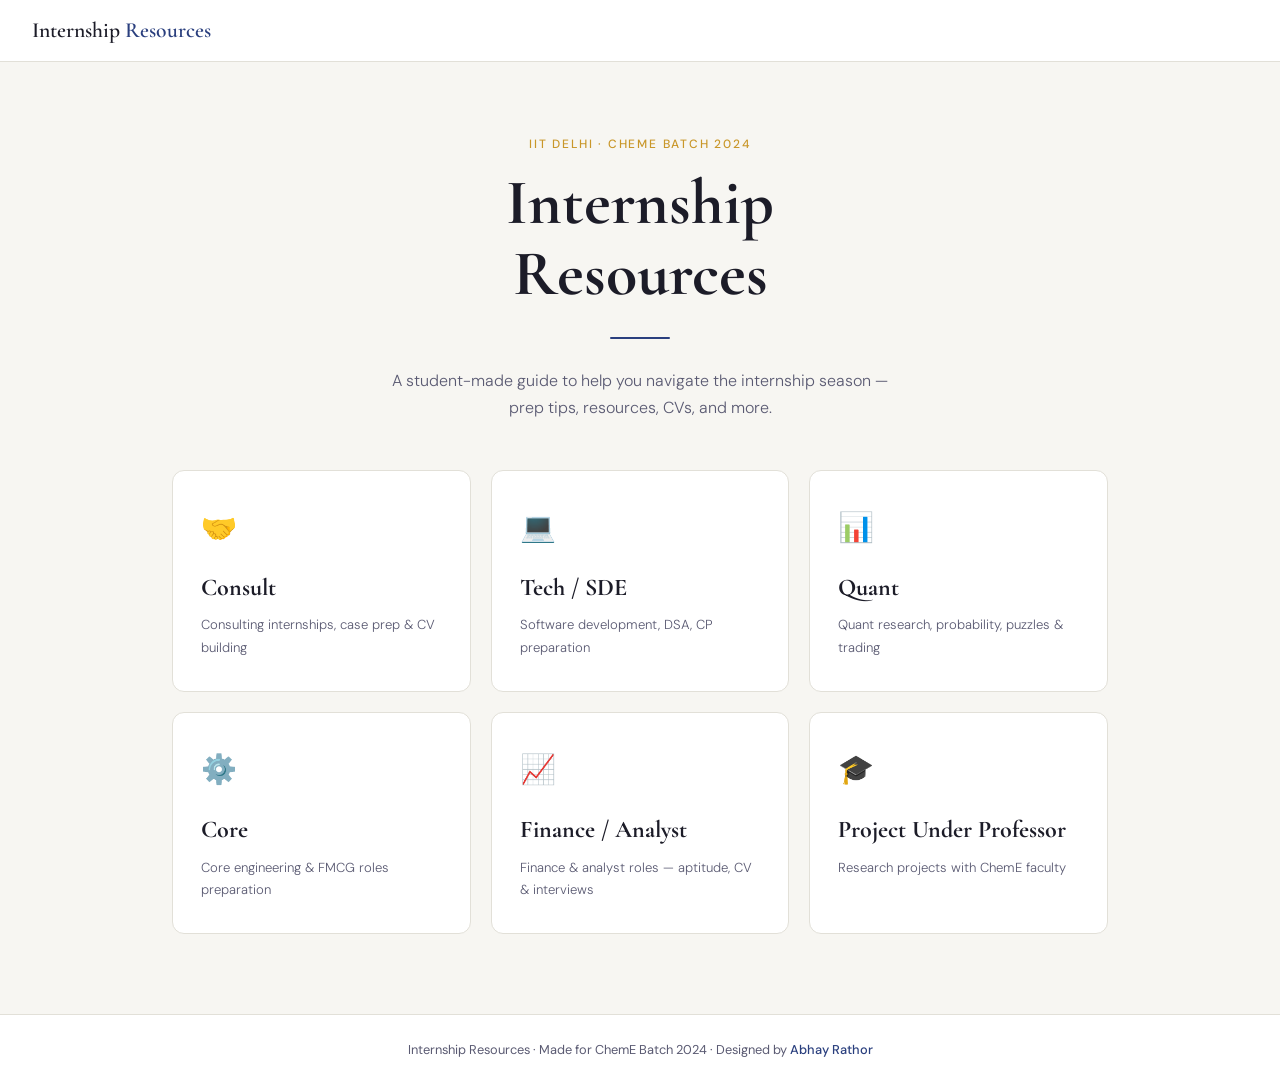
==== commit d5ff6c2d: "Rename index (2).html to index.html" ====
--- a/index.html
+++ b/index.html
@@ -1,107 +1,117 @@
 <!DOCTYPE html>
 <html lang="en">
 <head>
-  <meta charset="UTF-8" />
-  <meta name="viewport" content="width=device-width, initial-scale=1.0" />
+  <meta charset="UTF-8"/>
+  <meta name="viewport" content="width=device-width, initial-scale=1.0"/>
   <title>Internship Resources</title>
-  <link rel="preconnect" href="https://fonts.googleapis.com" />
-  <link href="https://fonts.googleapis.com/css2?family=Cormorant+Garamond:wght@400;500;600;700&family=DM+Sans:wght@300;400;500;600&display=swap" rel="stylesheet" />
+  <link rel="preconnect" href="https://fonts.googleapis.com"/>
+  <link href="https://fonts.googleapis.com/css2?family=Cormorant+Garamond:wght@400;500;600;700&family=DM+Sans:wght@300;400;500;600&display=swap" rel="stylesheet"/>
   <style>
-    :root {
-      --bg: #F7F6F2; --surface: #FFFFFF; --ink: #1C1C28; --ink-light: #5A5A72;
-      --accent: #2A3F7E; --accent-light: #E8ECF8; --border: #E2E0D8;
-      --gold: #C9972A; --tag-bg: #F0EEE8;
-    }
-    * { margin: 0; padding: 0; box-sizing: border-box; }
-    body { font-family: 'DM Sans', sans-serif; background: var(--bg); color: var(--ink); min-height: 100vh; line-height: 1.7; }
-
-    nav { background: var(--surface); border-bottom: 1px solid var(--border); padding: 0 2rem; display: flex; align-items: center; justify-content: space-between; height: 62px; position: sticky; top: 0; z-index: 100; gap: 12px; }
-    .nav-logo { font-family: 'Cormorant Garamond', serif; font-size: 1.35rem; font-weight: 600; color: var(--ink); cursor: pointer; letter-spacing: 0.01em; white-space: nowrap; }
-    .nav-logo span { color: var(--accent); }
-    .breadcrumb { font-size: 0.78rem; color: var(--ink-light); display: flex; align-items: center; gap: 5px; flex-wrap: wrap; overflow: hidden; }
-    .crumb { cursor: pointer; transition: color 0.2s; white-space: nowrap; }
-    .crumb:hover { color: var(--accent); text-decoration: underline; }
-    .sep { opacity: 0.4; flex-shrink: 0; }
-
-    .page { display: none; }
-    .page.active { display: block; animation: fadeUp 0.35s ease; }
-    @keyframes fadeUp { from { opacity: 0; transform: translateY(12px); } to { opacity: 1; transform: translateY(0); } }
-
+    :root{--bg:#F7F6F2;--surface:#fff;--ink:#1C1C28;--ink-light:#5A5A72;--accent:#2A3F7E;--accent-light:#E8ECF8;--border:#E2E0D8;--gold:#C9972A;--tag-bg:#F0EEE8;}
+    *{margin:0;padding:0;box-sizing:border-box;}
+    body{font-family:'DM Sans',sans-serif;background:var(--bg);color:var(--ink);min-height:100vh;line-height:1.7;}
+    /* NAV */
+    nav{background:var(--surface);border-bottom:1px solid var(--border);padding:0 2rem;display:flex;align-items:center;justify-content:space-between;height:62px;position:sticky;top:0;z-index:100;gap:12px;}
+    .nav-logo{font-family:'Cormorant Garamond',serif;font-size:1.35rem;font-weight:600;color:var(--ink);cursor:pointer;white-space:nowrap;}
+    .nav-logo span{color:var(--accent);}
+    .breadcrumb{font-size:.78rem;color:var(--ink-light);display:flex;align-items:center;gap:5px;flex-wrap:wrap;overflow:hidden;}
+    .crumb{cursor:pointer;transition:color .2s;white-space:nowrap;}
+    .crumb:hover{color:var(--accent);text-decoration:underline;}
+    .sep{opacity:.4;flex-shrink:0;}
+    /* PAGES */
+    .page{display:none;}
+    .page.active{display:block;animation:fadeUp .35s ease;}
+    @keyframes fadeUp{from{opacity:0;transform:translateY(12px)}to{opacity:1;transform:translateY(0)}}
     /* HOME */
-    .home-hero { text-align: center; padding: 72px 2rem 48px; }
-    .eyebrow { font-size: 0.75rem; letter-spacing: 0.15em; text-transform: uppercase; color: var(--gold); margin-bottom: 14px; font-weight: 500; }
-    .home-hero h1 { font-family: 'Cormorant Garamond', serif; font-size: clamp(2.4rem, 6vw, 4rem); font-weight: 700; line-height: 1.1; margin-bottom: 16px; }
-    .home-hero p { font-size: 1rem; color: var(--ink-light); max-width: 520px; margin: 0 auto; font-weight: 300; }
-    .divider { width: 60px; height: 2px; background: var(--accent); margin: 28px auto; border-radius: 2px; }
-    .card-grid { display: grid; grid-template-columns: repeat(auto-fill, minmax(260px, 1fr)); gap: 20px; max-width: 1000px; margin: 0 auto; padding: 0 2rem 80px; }
-    .cat-card { background: var(--surface); border: 1px solid var(--border); border-radius: 12px; padding: 32px 28px; cursor: pointer; transition: all 0.25s ease; position: relative; overflow: hidden; }
-    .cat-card::before { content: ''; position: absolute; left: 0; top: 0; bottom: 0; width: 3px; background: var(--accent); transform: scaleY(0); transform-origin: bottom; transition: transform 0.25s ease; }
-    .cat-card:hover { border-color: var(--accent); box-shadow: 0 8px 32px rgba(42,63,126,0.10); transform: translateY(-3px); }
-    .cat-card:hover::before { transform: scaleY(1); }
-    .cat-icon { font-size: 1.8rem; margin-bottom: 16px; }
-    .cat-card h3 { font-family: 'Cormorant Garamond', serif; font-size: 1.5rem; font-weight: 700; margin-bottom: 6px; }
-    .cat-card p { font-size: 0.82rem; color: var(--ink-light); font-weight: 300; }
-    .cat-arrow { position: absolute; right: 22px; bottom: 20px; font-size: 1.1rem; color: var(--accent); opacity: 0; transition: opacity 0.2s, right 0.2s; }
-    .cat-card:hover .cat-arrow { opacity: 1; right: 18px; }
-
-    /* CATEGORY */
-    .page-header { background: var(--surface); border-bottom: 1px solid var(--border); padding: 48px 2rem 36px; text-align: center; }
-    .tag-pill { display: inline-block; background: var(--accent-light); color: var(--accent); font-size: 0.72rem; letter-spacing: 0.12em; text-transform: uppercase; padding: 4px 12px; border-radius: 20px; margin-bottom: 14px; font-weight: 500; }
-    .page-header h2 { font-family: 'Cormorant Garamond', serif; font-size: clamp(2rem, 5vw, 3rem); font-weight: 700; }
-    .page-header p { color: var(--ink-light); font-size: 0.9rem; margin-top: 8px; font-weight: 300; }
-    .sub-grid { display: grid; grid-template-columns: repeat(auto-fill, minmax(220px, 1fr)); gap: 16px; max-width: 900px; margin: 48px auto; padding: 0 2rem 80px; }
-    .sub-card { background: var(--surface); border: 1px solid var(--border); border-radius: 10px; padding: 28px 24px; cursor: pointer; transition: all 0.22s ease; text-align: center; }
-    .sub-card:hover { border-color: var(--accent); box-shadow: 0 6px 24px rgba(42,63,126,0.09); transform: translateY(-2px); }
-    .sub-icon { font-size: 1.9rem; margin-bottom: 12px; }
-    .sub-card h4 { font-family: 'Cormorant Garamond', serif; font-size: 1.25rem; font-weight: 700; margin-bottom: 6px; }
-    .sub-card p { font-size: 0.78rem; color: var(--ink-light); }
-
+    .home-hero{text-align:center;padding:72px 2rem 48px;}
+    .eyebrow{font-size:.75rem;letter-spacing:.15em;text-transform:uppercase;color:var(--gold);margin-bottom:14px;font-weight:500;}
+    .home-hero h1{font-family:'Cormorant Garamond',serif;font-size:clamp(2.4rem,6vw,4rem);font-weight:700;line-height:1.1;margin-bottom:16px;}
+    .home-hero p{font-size:1rem;color:var(--ink-light);max-width:520px;margin:0 auto;font-weight:300;}
+    .divider{width:60px;height:2px;background:var(--accent);margin:28px auto;border-radius:2px;}
+    .card-grid{display:grid;grid-template-columns:repeat(auto-fill,minmax(260px,1fr));gap:20px;max-width:1000px;margin:0 auto;padding:0 2rem 80px;}
+    .cat-card{background:var(--surface);border:1px solid var(--border);border-radius:12px;padding:32px 28px;cursor:pointer;transition:all .25s ease;position:relative;overflow:hidden;}
+    .cat-card::before{content:'';position:absolute;left:0;top:0;bottom:0;width:3px;background:var(--accent);transform:scaleY(0);transform-origin:bottom;transition:transform .25s ease;}
+    .cat-card:hover{border-color:var(--accent);box-shadow:0 8px 32px rgba(42,63,126,.10);transform:translateY(-3px);}
+    .cat-card:hover::before{transform:scaleY(1);}
+    .cat-icon{font-size:1.8rem;margin-bottom:16px;}
+    .cat-card h3{font-family:'Cormorant Garamond',serif;font-size:1.5rem;font-weight:700;margin-bottom:6px;}
+    .cat-card p{font-size:.82rem;color:var(--ink-light);font-weight:300;}
+    .cat-arrow{position:absolute;right:22px;bottom:20px;font-size:1.1rem;color:var(--accent);opacity:0;transition:opacity .2s,right .2s;}
+    .cat-card:hover .cat-arrow{opacity:1;right:18px;}
+    /* CATEGORY PAGE */
+    .page-header{background:var(--surface);border-bottom:1px solid var(--border);padding:48px 2rem 36px;text-align:center;}
+    .tag-pill{display:inline-block;background:var(--accent-light);color:var(--accent);font-size:.72rem;letter-spacing:.12em;text-transform:uppercase;padding:4px 12px;border-radius:20px;margin-bottom:14px;font-weight:500;}
+    .page-header h2{font-family:'Cormorant Garamond',serif;font-size:clamp(2rem,5vw,3rem);font-weight:700;}
+    .page-header p{color:var(--ink-light);font-size:.9rem;margin-top:8px;font-weight:300;}
+    .sub-grid{display:grid;grid-template-columns:repeat(auto-fill,minmax(220px,1fr));gap:16px;max-width:900px;margin:48px auto;padding:0 2rem 80px;}
+    .sub-card{background:var(--surface);border:1px solid var(--border);border-radius:10px;padding:28px 24px;cursor:pointer;transition:all .22s ease;text-align:center;}
+    .sub-card:hover{border-color:var(--accent);box-shadow:0 6px 24px rgba(42,63,126,.09);transform:translateY(-2px);}
+    .sub-icon{font-size:1.9rem;margin-bottom:12px;}
+    .sub-card h4{font-family:'Cormorant Garamond',serif;font-size:1.25rem;font-weight:700;margin-bottom:6px;}
+    .sub-card p{font-size:.78rem;color:var(--ink-light);}
     /* PROFESSOR */
-    .prof-section { max-width: 700px; margin: 48px auto; padding: 0 2rem 80px; }
-    .prof-box { background: var(--surface); border: 1px solid var(--border); border-radius: 12px; padding: 36px 32px; text-align: center; }
-    .prof-box .pb-icon { font-size: 2.5rem; margin-bottom: 16px; }
-    .prof-box h3 { font-family: 'Cormorant Garamond', serif; font-size: 1.6rem; font-weight: 700; margin-bottom: 10px; }
-    .prof-box p { font-size: 0.9rem; color: var(--ink-light); margin-bottom: 24px; line-height: 1.75; }
-    .btn-accent { display: inline-block; background: var(--accent); color: #fff; text-decoration: none; font-size: 0.88rem; font-weight: 500; padding: 12px 28px; border-radius: 8px; transition: opacity 0.2s; }
-    .btn-accent:hover { opacity: 0.85; }
-    .soon-note { margin-top: 20px; background: var(--tag-bg); border: 1px dashed var(--border); border-radius: 10px; padding: 18px 22px; font-size: 0.84rem; color: var(--ink-light); text-align: center; }
-    .soon-note strong { color: var(--ink); }
-
+    .prof-section{max-width:700px;margin:48px auto;padding:0 2rem 80px;}
+    .prof-box{background:var(--surface);border:1px solid var(--border);border-radius:12px;padding:36px 32px;text-align:center;}
+    .prof-box .pb-icon{font-size:2.5rem;margin-bottom:16px;}
+    .prof-box h3{font-family:'Cormorant Garamond',serif;font-size:1.6rem;font-weight:700;margin-bottom:10px;}
+    .prof-box p{font-size:.9rem;color:var(--ink-light);margin-bottom:24px;line-height:1.75;}
+    .btn-accent{display:inline-block;background:var(--accent);color:#fff;text-decoration:none;font-size:.88rem;font-weight:500;padding:12px 28px;border-radius:8px;transition:opacity .2s;}
+    .btn-accent:hover{opacity:.85;}
+    .soon-note{margin-top:20px;background:var(--tag-bg);border:1px dashed var(--border);border-radius:10px;padding:18px 22px;font-size:.84rem;color:var(--ink-light);text-align:center;}
+    .soon-note strong{color:var(--ink);}
     /* CONTENT */
-    .content-wrap { max-width: 760px; margin: 0 auto; padding: 48px 2rem 80px; }
-    .content-header { margin-bottom: 36px; padding-bottom: 24px; border-bottom: 1px solid var(--border); }
-    .content-header h2 { font-family: 'Cormorant Garamond', serif; font-size: clamp(1.8rem, 4vw, 2.5rem); font-weight: 700; line-height: 1.2; margin-top: 12px; }
-    .rich h2 { font-family: 'Cormorant Garamond', serif; font-size: 1.75rem; font-weight: 700; margin: 36px 0 12px; }
-    .rich h3 { font-family: 'Cormorant Garamond', serif; font-size: 1.35rem; font-weight: 600; margin: 28px 0 10px; }
-    .rich h4 { font-size: 0.95rem; font-weight: 600; margin: 20px 0 8px; }
-    .rich p { font-size: 0.95rem; margin-bottom: 12px; line-height: 1.8; }
-    .rich ol, .rich ul { padding-left: 24px; margin-bottom: 16px; }
-    .rich li { font-size: 0.93rem; margin-bottom: 8px; line-height: 1.75; }
-    .rich ul li { list-style: disc; }
-    .rich strong { font-weight: 600; }
-    .rich em { font-style: italic; }
-    .rich a { color: var(--accent); text-decoration: underline; text-underline-offset: 2px; transition: opacity 0.2s; }
-    .rich a:hover { opacity: 0.7; }
-    .ibox { background: var(--accent-light); border-left: 3px solid var(--accent); border-radius: 0 8px 8px 0; padding: 16px 20px; margin: 20px 0; }
-    .ibox p { margin: 0; font-size: 0.9rem; }
-    .fnote { background: var(--tag-bg); border: 1px solid var(--border); border-radius: 10px; padding: 22px 24px; margin-top: 32px; }
-    .fnote h4 { font-family: 'Cormorant Garamond', serif; font-size: 1.15rem; font-weight: 700; margin-bottom: 8px; }
-    .fnote p { margin: 0; font-size: 0.9rem; color: var(--ink-light); }
-    .blank { text-align: center; padding: 80px 2rem; border: 2px dashed var(--border); border-radius: 14px; }
-    .blank .bi { font-size: 2.5rem; margin-bottom: 16px; opacity: 0.5; }
-    .blank h3 { font-family: 'Cormorant Garamond', serif; font-size: 1.5rem; color: var(--ink-light); }
-    .blank p { font-size: 0.85rem; color: var(--ink-light); margin-top: 8px; }
-
-    footer { background: var(--surface); border-top: 1px solid var(--border); text-align: center; padding: 24px 2rem; font-size: 0.8rem; color: var(--ink-light); }
-    footer span { color: var(--accent); font-weight: 500; }
-
-    @media (max-width: 600px) {
-      nav { padding: 0 1rem; }
-      .home-hero { padding: 48px 1rem 32px; }
-      .card-grid, .sub-grid { padding: 0 1rem 60px; }
-      .content-wrap, .prof-section { padding: 28px 1rem 60px; }
-      .nav-logo { font-size: 1.1rem; }
-      .breadcrumb { max-width: 45vw; }
+    .content-wrap{max-width:760px;margin:0 auto;padding:48px 2rem 80px;}
+    .content-header{margin-bottom:36px;padding-bottom:24px;border-bottom:1px solid var(--border);}
+    .content-header h2{font-family:'Cormorant Garamond',serif;font-size:clamp(1.8rem,4vw,2.5rem);font-weight:700;line-height:1.2;margin-top:12px;}
+    /* RICH */
+    .rich h2{font-family:'Cormorant Garamond',serif;font-size:1.75rem;font-weight:700;margin:36px 0 12px;}
+    .rich h3{font-family:'Cormorant Garamond',serif;font-size:1.35rem;font-weight:600;margin:28px 0 10px;}
+    .rich h4{font-size:.95rem;font-weight:600;margin:20px 0 8px;}
+    .rich p{font-size:.95rem;margin-bottom:12px;line-height:1.8;}
+    .rich ol,.rich ul{padding-left:24px;margin-bottom:16px;}
+    .rich li{font-size:.93rem;margin-bottom:8px;line-height:1.75;}
+    .rich ul li{list-style:disc;}
+    .rich strong{font-weight:600;}
+    .rich em{font-style:italic;}
+    .rich a{color:var(--accent);text-decoration:underline;text-underline-offset:2px;transition:opacity .2s;}
+    .rich a:hover{opacity:.7;}
+    .ibox{background:var(--accent-light);border-left:3px solid var(--accent);border-radius:0 8px 8px 0;padding:16px 20px;margin:20px 0;}
+    .ibox p{margin:0;font-size:.9rem;}
+    .fnote{background:var(--tag-bg);border:1px solid var(--border);border-radius:10px;padding:22px 24px;margin-top:32px;}
+    .fnote h4{font-family:'Cormorant Garamond',serif;font-size:1.15rem;font-weight:700;margin-bottom:8px;}
+    .fnote p{margin:0;font-size:.9rem;color:var(--ink-light);}
+    /* INTERVIEW CARDS */
+    .company-card{background:var(--surface);border:1px solid var(--border);border-radius:12px;margin-bottom:20px;overflow:hidden;}
+    .company-header{padding:18px 24px;cursor:pointer;display:flex;align-items:center;justify-content:space-between;transition:background .2s;}
+    .company-header:hover{background:var(--accent-light);}
+    .company-header h3{font-family:'Cormorant Garamond',serif;font-size:1.25rem;font-weight:700;margin:0;}
+    .company-meta{font-size:.75rem;color:var(--ink-light);margin-top:2px;}
+    .company-toggle{font-size:1.2rem;color:var(--accent);transition:transform .3s;flex-shrink:0;}
+    .company-body{display:none;padding:0 24px 24px;border-top:1px solid var(--border);}
+    .company-body.open{display:block;}
+    .company-body p{font-size:.93rem;margin-top:16px;margin-bottom:10px;line-height:1.8;}
+    .company-body ul,.company-body ol{padding-left:22px;margin-bottom:12px;}
+    .company-body li{font-size:.91rem;margin-bottom:6px;line-height:1.75;}
+    .company-body ul li{list-style:disc;}
+    .company-body strong{font-weight:600;}
+    .company-body h4{font-size:.9rem;font-weight:600;margin:16px 0 6px;color:var(--accent);}
+    .company-body a{color:var(--accent);text-decoration:underline;}
+    .stat-row{display:flex;flex-wrap:wrap;gap:8px;margin-top:12px;}
+    .stat-chip{background:var(--tag-bg);border:1px solid var(--border);border-radius:20px;padding:4px 12px;font-size:.75rem;color:var(--ink-light);}
+    /* BLANK */
+    .blank{text-align:center;padding:80px 2rem;border:2px dashed var(--border);border-radius:14px;}
+    .blank .bi{font-size:2.5rem;margin-bottom:16px;opacity:.5;}
+    .blank h3{font-family:'Cormorant Garamond',serif;font-size:1.5rem;color:var(--ink-light);}
+    .blank p{font-size:.85rem;color:var(--ink-light);margin-top:8px;}
+    /* FOOTER */
+    footer{background:var(--surface);border-top:1px solid var(--border);text-align:center;padding:24px 2rem;font-size:.8rem;color:var(--ink-light);}
+    footer span{color:var(--accent);font-weight:500;}
+    @media(max-width:600px){
+      nav{padding:0 1rem;}
+      .home-hero{padding:48px 1rem 32px;}
+      .card-grid,.sub-grid{padding:0 1rem 60px;}
+      .content-wrap,.prof-section{padding:28px 1rem 60px;}
+      .nav-logo{font-size:1.1rem;}
     }
   </style>
 </head>
@@ -115,7 +125,7 @@
 <!-- HOME -->
 <div class="page active" id="pg-home">
   <div class="home-hero">
-    <div class="eyebrow">IIT Delhi &bull; ChemE Batch 2024</div>
+    <div class="eyebrow">IIT Delhi · ChemE Batch 2024</div>
     <h1>Internship<br/>Resources</h1>
     <div class="divider"></div>
     <p>A student-made guide to help you navigate the internship season — prep tips, resources, CVs, and more.</p>
@@ -123,33 +133,27 @@
   <div class="card-grid">
     <div class="cat-card" onclick="openCat('consult')">
       <div class="cat-icon">🤝</div><h3>Consult</h3>
-      <p>Consulting internships, case prep &amp; CV building</p>
-      <div class="cat-arrow">→</div>
+      <p>Consulting internships, case prep &amp; CV building</p><div class="cat-arrow">→</div>
     </div>
     <div class="cat-card" onclick="openCat('tech')">
       <div class="cat-icon">💻</div><h3>Tech / SDE</h3>
-      <p>Software development, DSA, CP preparation</p>
-      <div class="cat-arrow">→</div>
+      <p>Software development, DSA, CP preparation</p><div class="cat-arrow">→</div>
     </div>
     <div class="cat-card" onclick="openCat('quant')">
       <div class="cat-icon">📊</div><h3>Quant</h3>
-      <p>Quant research, probability, puzzles &amp; trading</p>
-      <div class="cat-arrow">→</div>
+      <p>Quant research, probability, puzzles &amp; trading</p><div class="cat-arrow">→</div>
     </div>
     <div class="cat-card" onclick="openCat('core')">
       <div class="cat-icon">⚙️</div><h3>Core</h3>
-      <p>Core engineering &amp; FMCG roles preparation</p>
-      <div class="cat-arrow">→</div>
+      <p>Core engineering &amp; FMCG roles preparation</p><div class="cat-arrow">→</div>
     </div>
     <div class="cat-card" onclick="openCat('analyst')">
-      <div class="cat-icon">📈</div><h3>Analyst</h3>
-      <p>Data &amp; business analyst roles, Excel, SQL</p>
-      <div class="cat-arrow">→</div>
+      <div class="cat-icon">📈</div><h3>Finance / Analyst</h3>
+      <p>Finance &amp; analyst roles — aptitude, CV &amp; interviews</p><div class="cat-arrow">→</div>
     </div>
     <div class="cat-card" onclick="openProf()">
       <div class="cat-icon">🎓</div><h3>Project Under Professor</h3>
-      <p>Research projects with ChemE faculty</p>
-      <div class="cat-arrow">→</div>
+      <p>Research projects with ChemE faculty</p><div class="cat-arrow">→</div>
     </div>
   </div>
 </div>
@@ -163,20 +167,16 @@
   </div>
   <div class="sub-grid">
     <div class="sub-card" onclick="openSub('prepare')">
-      <div class="sub-icon">📋</div><h4>How to Prepare</h4>
-      <p>Strategy, roadmaps &amp; guidelines</p>
+      <div class="sub-icon">📋</div><h4>How to Prepare</h4><p>Strategy, roadmaps &amp; guidelines</p>
     </div>
     <div class="sub-card" onclick="openSub('resources')">
-      <div class="sub-icon">📚</div><h4>Resources</h4>
-      <p>Links, sheets, books &amp; tools</p>
+      <div class="sub-icon">📚</div><h4>Resources</h4><p>Links, sheets, books &amp; tools</p>
     </div>
     <div class="sub-card" onclick="openSub('cvs')">
-      <div class="sub-icon">📄</div><h4>Previous Year CVs</h4>
-      <p>Sample CVs for reference</p>
+      <div class="sub-icon">📄</div><h4>Previous Year CVs</h4><p>Sample CVs for reference</p>
     </div>
     <div class="sub-card" onclick="openSub('interviews')">
-      <div class="sub-icon">🎤</div><h4>Interview Experiences</h4>
-      <p>Real interview stories &amp; tips</p>
+      <div class="sub-icon">🎤</div><h4>Interview Experiences</h4><p>Real interview stories &amp; tips</p>
     </div>
   </div>
 </div>
@@ -195,9 +195,7 @@
       <p>Browse all Chemical Engineering professors — their research areas, office locations, and contact details — on the official department page.</p>
       <a class="btn-accent" href="https://chemical.iitd.ac.in/faculty" target="_blank" rel="noopener">View All Faculty →</a>
     </div>
-    <div class="soon-note">
-      <strong>Project availability sheet coming soon.</strong> A sheet listing professors accepting interns next semester, their research topics, and the number of seats available will be shared here.
-    </div>
+    <div class="soon-note"><strong>Project availability sheet coming soon.</strong> A sheet listing professors accepting interns next semester, their research topics, and seats available will be shared here.</div>
   </div>
 </div>
 
@@ -212,138 +210,191 @@
   </div>
 </div>
 
-<footer>Internship Resources &bull; Made for ChemE Batch 2024 &bull; Designed by <span>Abhay Rathor</span></footer>
+<footer>Internship Resources · Made for ChemE Batch 2024 · Designed by <span>Abhay Rathor</span></footer>
 
 <script>
-/* ── state ── */
+/* ══════════════════════════════════════════
+   STATE
+══════════════════════════════════════════ */
 let curCat = null;
-const history = []; // [{page, cat, sub}]
+let isPopping = false; // flag to prevent double pushState on popstate
 
 const CATS = {
-  consult: { name:'Consult',          tag:'Consulting',   desc:'Case prep, CV building & process overview.' },
-  tech:    { name:'Tech / SDE',       tag:'Technology',   desc:'DSA, CP and software engineering.' },
-  quant:   { name:'Quant',            tag:'Quantitative', desc:'Puzzles, probability & trading prep.' },
-  core:    { name:'Core Engineering', tag:'Core',         desc:'FMCG & core engineering roles.' },
-  analyst: { name:'Analyst',          tag:'Analytics',    desc:'Data, SQL, Excel & business analysis.' },
+  consult:  {name:'Consult',         tag:'Consulting',    desc:'Case prep, CV building & process overview.'},
+  tech:     {name:'Tech / SDE',      tag:'Technology',    desc:'DSA, CP and software engineering.'},
+  quant:    {name:'Quant',           tag:'Quantitative',  desc:'Puzzles, probability & trading prep.'},
+  core:     {name:'Core Engineering',tag:'Core',          desc:'FMCG & core engineering roles.'},
+  analyst:  {name:'Finance / Analyst',tag:'Finance · Analytics', desc:'Finance & analyst role preparation.'},
 };
 const SUBS = {
-  prepare:    'How to Prepare',
-  resources:  'Resources',
-  cvs:        'Previous Year CVs',
-  interviews: 'Interview Experiences',
+  prepare:   'How to Prepare',
+  resources: 'Resources',
+  cvs:       'Previous Year CVs',
+  interviews:'Interview Experiences',
 };
 
-/* ── show/hide pages ── */
+/* ══════════════════════════════════════════
+   ROUTING — History API for back button
+══════════════════════════════════════════ */
+function pushState(state) {
+  if (!isPopping) history.pushState(state, '');
+}
+
+window.addEventListener('popstate', function(e) {
+  isPopping = true;
+  const s = e.state;
+  if (!s || s.view === 'home') {
+    renderHome();
+  } else if (s.view === 'category') {
+    renderCategory(s.cat);
+  } else if (s.view === 'professor') {
+    renderProfessor();
+  } else if (s.view === 'content') {
+    renderContent(s.cat, s.sub);
+  }
+  isPopping = false;
+});
+
+// Init with home state so back works from first page
+history.replaceState({view:'home'}, '');
+
+/* ══════════════════════════════════════════
+   PAGE SWITCHER
+══════════════════════════════════════════ */
 function show(id) {
   document.querySelectorAll('.page').forEach(p => p.classList.remove('active'));
   document.getElementById(id).classList.add('active');
-  window.scrollTo({ top: 0, behavior: 'smooth' });
-}
-
-/* ── breadcrumb ── */
+  window.scrollTo({top:0,behavior:'smooth'});
+}
+
+/* ══════════════════════════════════════════
+   BREADCRUMB
+══════════════════════════════════════════ */
 function setBc(items) {
   const el = document.getElementById('bc');
   let h = `<span class="crumb" onclick="goHome()">Home</span>`;
-  items.forEach(it => {
+  items.forEach((it,i) => {
     h += `<span class="sep">/</span>`;
-    if (it.fn) h += `<span class="crumb" data-fn="${it.fn}">${it.label}</span>`;
-    else h += `<span>${it.label}</span>`;
+    if (it.fn) h += `<span class="crumb" onclick="${it.fn}">${it.label}</span>`;
+    else        h += `<span>${it.label}</span>`;
   });
   el.innerHTML = h;
-  el.querySelectorAll('[data-fn]').forEach(el2 => {
-    const fn = el2.getAttribute('data-fn');
-    el2.addEventListener('click', () => { if(fn === 'cat') backToCat(); });
-  });
-}
-
-/* ── navigation ── */
+}
+
+/* ══════════════════════════════════════════
+   NAVIGATION FUNCTIONS
+══════════════════════════════════════════ */
 function goHome() {
-  history.length = 0;
+  pushState({view:'home'});
+  renderHome();
+}
+function openCat(cat) {
+  pushState({view:'category', cat});
+  renderCategory(cat);
+}
+function openProf() {
+  pushState({view:'professor'});
+  renderProfessor();
+}
+function openSub(sub) {
+  pushState({view:'content', cat:curCat, sub});
+  renderContent(curCat, sub);
+}
+function backToCat() {
+  pushState({view:'category', cat:curCat});
+  renderCategory(curCat);
+}
+
+/* ══════════════════════════════════════════
+   RENDERERS
+══════════════════════════════════════════ */
+function renderHome() {
   curCat = null;
   setBc([]);
   show('pg-home');
 }
-
-function openCat(cat) {
-  history.push({ page: currentPage() });
+function renderCategory(cat) {
   curCat = cat;
   const m = CATS[cat];
   document.getElementById('ct-tag').textContent = m.tag;
   document.getElementById('ct-title').textContent = m.name;
   document.getElementById('ct-desc').textContent = m.desc;
-  setBc([{ label: m.name }]);
+  setBc([{label:m.name}]);
   show('pg-cat');
 }
-
-function openProf() {
-  history.push({ page: currentPage() });
+function renderProfessor() {
   curCat = 'professor';
-  setBc([{ label: 'Project Under Professor' }]);
+  setBc([{label:'Project Under Professor'}]);
   show('pg-prof');
 }
-
-function openSub(sub) {
-  history.push({ page: 'pg-cat', cat: curCat });
-  const m = CATS[curCat];
+function renderContent(cat, sub) {
+  curCat = cat;
+  const m = CATS[cat];
   document.getElementById('co-tag').textContent = m.tag + ' · ' + SUBS[sub];
   document.getElementById('co-title').textContent = SUBS[sub];
-  document.getElementById('co-body').innerHTML = getContent(curCat, sub);
+  document.getElementById('co-body').innerHTML = getContent(cat, sub);
   setBc([
-    { label: m.name, fn: 'cat' },
-    { label: SUBS[sub] }
+    {label:m.name, fn:`backToCat()`},
+    {label:SUBS[sub]}
   ]);
   show('pg-content');
 }
 
-function backToCat() {
-  // pop back to category view
-  for (let i = history.length - 1; i >= 0; i--) {
-    if (history[i].page === 'pg-cat') {
-      const state = history[i];
-      history.length = i;
-      curCat = state.cat || curCat;
-      const m = CATS[curCat];
-      document.getElementById('ct-tag').textContent = m.tag;
-      document.getElementById('ct-title').textContent = m.name;
-      document.getElementById('ct-desc').textContent = m.desc;
-      setBc([{ label: m.name }]);
-      show('pg-cat');
-      return;
-    }
-  }
-  goHome();
-}
-
-function currentPage() {
-  const a = document.querySelector('.page.active');
-  return a ? a.id : 'pg-home';
-}
-
-/* ── content ── */
+/* ══════════════════════════════════════════
+   ACCORDION TOGGLE
+══════════════════════════════════════════ */
+function toggle(id) {
+  const body = document.getElementById('body-'+id);
+  const arrow = document.getElementById('arrow-'+id);
+  const isOpen = body.classList.contains('open');
+  body.classList.toggle('open', !isOpen);
+  arrow.textContent = isOpen ? '▾' : '▴';
+}
+
+/* ══════════════════════════════════════════
+   CONTENT ROUTER
+══════════════════════════════════════════ */
 function getContent(cat, sub) {
-  if (cat==='tech'    && sub==='prepare')   return techPrep();
-  if (cat==='tech'    && sub==='resources') return techRes();
-  if (cat==='quant'   && sub==='prepare')   return quantPrep();
-  if (cat==='quant'   && sub==='resources') return quantRes();
-  if (cat==='consult' && sub==='prepare')   return consultPrep();
-  if (cat==='consult' && sub==='resources') return consultRes();
-  if (cat==='core'    && sub==='prepare')   return corePrep();
+  if (cat==='tech'    && sub==='prepare')    return techPrep();
+  if (cat==='tech'    && sub==='resources')  return techRes();
+  if (cat==='tech'    && sub==='interviews') return techInterviews();
+  if (cat==='quant'   && sub==='prepare')    return quantPrep();
+  if (cat==='quant'   && sub==='resources')  return quantRes();
+  if (cat==='quant'   && sub==='interviews') return quantInterviews();
+  if (cat==='consult' && sub==='prepare')    return consultPrep();
+  if (cat==='consult' && sub==='resources')  return consultRes();
+  if (cat==='core'    && sub==='prepare')    return corePrep();
+  if (cat==='analyst' && sub==='prepare')    return analystPrep();
   return blank(sub);
 }
 
 function blank(sub) {
   const d = {
-    prepare:    ['📋','Preparation strategy and guidelines will be added here soon.'],
-    resources:  ['📚','Curated links, sheets and tools will be listed here soon.'],
-    cvs:        ['📄','Sample CVs for reference will be uploaded here soon.'],
-    interviews: ['🎤','Real interview stories and tips will be shared here soon.'],
+    prepare:   ['📋','Preparation strategy and guidelines will be added here soon.'],
+    resources: ['📚','Curated links, sheets and tools will be listed here soon.'],
+    cvs:       ['📄','Sample CVs for reference will be uploaded here soon.'],
+    interviews:['🎤','Real interview stories and tips will be shared here soon.'],
   };
   const [icon,desc] = d[sub]||['📝','Content coming soon.'];
   return `<div class="blank"><div class="bi">${icon}</div><h3>Content Coming Soon</h3><p>${desc}</p></div>`;
 }
 
-/* ===== TECH ===== */
-function techPrep() { return `
+/* helper to build accordion cards */
+function company(id, name, role, content) {
+  return `
+  <div class="company-card">
+    <div class="company-header" onclick="toggle('${id}')">
+      <div><h3>${name}</h3><div class="company-meta">${role}</div></div>
+      <span class="company-toggle" id="arrow-${id}">▾</span>
+    </div>
+    <div class="company-body" id="body-${id}">${content}</div>
+  </div>`;
+}
+
+/* ══════════════════════════════════════════
+   TECH — HOW TO PREPARE
+══════════════════════════════════════════ */
+function techPrep(){return `
 <h2>The Complete Guide to SDE Preparation</h2>
 <h3>Guidelines for Preparation</h3>
 <ol>
@@ -358,19 +409,16 @@
   <li><strong>Important Concepts:</strong>
     <ul>
       <li>Master OOPS concepts since they are asked in nearly all company interviews. (Use GeeksforGeeks)</li>
-      <li>(Optional) Learn core CS concepts (OS, Networks, DBMS); some firms ask MCQ-based problems in their OAs regarding these concepts.</li>
+      <li>(Optional) Learn core CS concepts (OS, Networks, DBMS); some firms ask MCQ-based problems in their OAs.</li>
     </ul>
   </li>
-  <li><strong>Don't Skip DSA, even if you are strong in CP:</strong> Companies often ask standard DSA questions in their online assessments and interviews.</li>
+  <li><strong>Don't Skip DSA, even if you are strong in CP:</strong> Companies often ask standard DSA questions in online assessments and interviews.</li>
   <li><strong>Mocks:</strong> Practice company-wise mocks on platforms like <a href="https://www.maang.in/" target="_blank">Maang</a> and others.</li>
 </ol>
 <h3>Treat this Repository as a Bible</h3>
 <p><a href="https://github.com/the-hyp0cr1t3/CC" target="_blank">IITD-CSE Internship Season Repository</a></p>
 <h3>CSES Must-Do Topics</h3>
-<ol>
-  <li>Sorting and Searching</li><li>Dynamic Programming</li>
-  <li>Graph Algorithms</li><li>Range Queries</li><li>Tree Algorithms</li>
-</ol>
+<ol><li>Sorting and Searching</li><li>Dynamic Programming</li><li>Graph Algorithms</li><li>Range Queries</li><li>Tree Algorithms</li></ol>
 <div class="ibox"><p>Do problems with a solved count of more than 8K (use the CSES helper extension to filter efficiently).</p></div>
 <h3>Industry Trivia</h3>
 <ol>
@@ -379,45 +427,30 @@
 </ol>
 <h3>Advice and Motivation</h3>
 <ol>
-  <li><strong>Challenges Are Normal:</strong>
-    <ul><li>Preparing for an SDE interview can be frustrating. There will be days when you feel stuck. What matters most is your approach and thought process.</li></ul>
-  </li>
-  <li><strong>Shortlisting Phase:</strong>
-    <ul>
-      <li>This is the toughest part. Companies often shortlist based on CGPA, branch, and pre-college achievements.</li>
-      <li>Many great companies come after Day 1 and Day 2 (e.g., Wells Fargo, Deutsche Bank, JLR, Microsoft, Tech Mahindra).</li>
-    </ul>
-  </li>
-  <li><strong>Don't Ignore Quant Prep:</strong>
-    <ul><li>Even if targeting SDE roles, practice Brainstellar puzzles and Puzzledquant problems. Companies like Goldman Sachs and JPMC include these in aptitude rounds.</li></ul>
-  </li>
+  <li><strong>Challenges Are Normal:</strong><ul><li>Preparing for an SDE interview can be frustrating. There will be days when you feel stuck. What matters most is your approach and thought process.</li></ul></li>
+  <li><strong>Shortlisting Phase:</strong><ul><li>Companies often shortlist based on CGPA, branch, and pre-college achievements.</li><li>Many great companies come after Day 1 and Day 2 (e.g., Wells Fargo, Deutsche Bank, JLR, Microsoft, Tech Mahindra).</li></ul></li>
+  <li><strong>Don't Ignore Quant Prep:</strong><ul><li>Even if targeting SDE roles, practice Brainstellar puzzles and PuzzledQuant problems. Goldman Sachs and JPMC include these in aptitude rounds.</li></ul></li>
 </ol>
-<div class="fnote"><h4>Final Note</h4><p>The journey is tough, but setbacks are part of the process. Stick to the plan, stay consistent, and trust your preparation. All the best!</p></div>`; }
-
-function techRes() { return `
+<div class="fnote"><h4>Final Note</h4><p>The journey is tough, but setbacks are part of the process. Stick to the plan, stay consistent, and trust your preparation. All the best!</p></div>`;}
+
+/* ══════════════════════════════════════════
+   TECH — RESOURCES
+══════════════════════════════════════════ */
+function techRes(){return `
 <h3>DSA Prep</h3>
 <ol>
   <li><strong>Striver SDE Sheet:</strong> <a href="https://takeuforward.org/interviews/strivers-sde-sheet-top-coding-interview-problems/" target="_blank">Link</a></li>
-  <li><strong>Dynamic Programming, Graphs and Binary Search (A2Z Sheet):</strong> <a href="https://takeuforward.org/strivers-a2z-dsa-course/strivers-a2z-dsa-course-sheet-2/" target="_blank">Link</a></li>
+  <li><strong>A2Z Sheet (DP, Graphs, Binary Search):</strong> <a href="https://takeuforward.org/strivers-a2z-dsa-course/strivers-a2z-dsa-course-sheet-2/" target="_blank">Link</a></li>
   <li><strong>Neetcode Roadmap:</strong> <a href="https://neetcode.io/roadmap" target="_blank">Link</a></li>
   <li>Focus especially on Backtracking (it sets the base for DP).</li>
-  <li>Do Leetcode Daily Problems: Use extensions like <strong>Leetrooms</strong> to create randomized problem sets.</li>
-  <li>If time permits, explore InterviewBit problems (interface can be a challenge).</li>
+  <li>Do Leetcode Daily Problems using extensions like <strong>Leetrooms</strong> for randomized sets.</li>
+  <li>If time permits, explore InterviewBit problems.</li>
 </ol>
 <h3>Competitive Programming (CP)</h3>
 <ol>
   <li><strong>TLE 31 Sheets:</strong> <a href="https://www.tle-eliminators.com/cp-sheet" target="_blank">Link</a></li>
-  <li>Participate in regular contests on <strong>Codeforces</strong> and <strong>CodeChef</strong>
-    <ul><li>Solve at least Problem C in Div2 and Problem E in Div3.</li></ul>
-  </li>
-  <li><strong>Optional Advanced CP Resources:</strong>
-    <ul>
-      <li>Problems in the USACO Guide.</li>
-      <li>CP Algorithms: <a href="https://cp-algorithms.com/" target="_blank">Link</a></li>
-      <li>Various ladders such as A2OJ and ACD.</li>
-      <li>Follow YouTube channels like William Lin, Errichto Algorithms, etc.</li>
-    </ul>
-  </li>
+  <li>Participate in regular contests on <strong>Codeforces</strong> and <strong>CodeChef</strong><ul><li>Solve at least Problem C in Div2 and Problem E in Div3.</li></ul></li>
+  <li><strong>Optional Advanced CP Resources:</strong><ul><li>USACO Guide problems</li><li>CP Algorithms: <a href="https://cp-algorithms.com/" target="_blank">Link</a></li><li>Ladders such as A2OJ and ACD</li><li>YouTube channels: William Lin, Errichto Algorithms</li></ul></li>
 </ol>
 <h3>Key Repository</h3>
 <p><a href="https://github.com/the-hyp0cr1t3/CC" target="_blank">IITD-CSE Internship Season Repository</a> — Treat this as a Bible for your preparation.</p>
@@ -426,55 +459,264 @@
   <li><a href="https://www.maang.in/" target="_blank">Maang</a> — Company-wise mock interviews</li>
   <li><a href="https://www.brainstellar.com/" target="_blank">Brainstellar</a> — Quant/aptitude puzzles</li>
   <li><a href="https://www.puzzledquant.com/" target="_blank">PuzzledQuant</a> — Quant prep</li>
-</ul>`; }
-
-/* ===== QUANT ===== */
-function quantPrep() { return `
+</ul>`;}
+
+/* ══════════════════════════════════════════
+   TECH — INTERVIEW EXPERIENCES
+══════════════════════════════════════════ */
+function techInterviews(){return `
+<p style="color:var(--ink-light);font-size:.88rem;margin-bottom:24px;">Real interview experiences shared by IITD students. Click on any company to read more.</p>
+`+
+company('google','Google','Software Engineering',`
+<h4>Interview Process</h4>
+<ul>
+  <li>Round 1: Screening test — 2 coding questions</li>
+  <li>Round 2: Coding Interview — 1 question (Bit manipulation)</li>
+  <li>Round 3: Coding Interview — 1 question (Graph theory and DP)</li>
+</ul>
+<h4>Tips</h4>
+<ul>
+  <li>Topic-wise practice on InterviewBit (DP, tree traversal, graph theory)</li>
+  <li>Top ~100 questions on Leetcode (Easy and Medium)</li>
+  <li>Codeforces contests (Div2 &amp; Div3) to track improvement and speed</li>
+</ul>
+<div class="stat-row"><span class="stat-chip">11 internship offers</span><span class="stat-chip">CS1, CS5, EE1, MT1, MT6</span><span class="stat-chip">Interview was main criterion</span></div>
+<p><em>Contributed by Vidushi Agarwal</em></p>`)+
+
+company('uber','Uber','Software Engineering',`
+<h4>Written Test</h4>
+<ul>
+  <li>4–5 problems with a partial points system — passing 8/10 test cases gives 80% of the points</li>
+  <li>Difficulty: ~CF 1500–1900 rating. Cutoff around 350/600 points</li>
+  <li>Even sample test cases carry points — print sample outputs for easy brownie points!</li>
+</ul>
+<h4>Interview Rounds</h4>
+<ul>
+  <li><strong>Round 1 — Programming:</strong> Think aloud, explain your approach. Interviewers are helpful and give hints. Problem was similar to LeetCode <em>Bus Routes</em>.</li>
+  <li><strong>Round 2 — High-Level Design:</strong> Implement &amp; design a system. Understand the problem thoroughly. Problem similar to LeetCode <em>Design Movie Rental System</em>.</li>
+  <li><strong>Round 3 — HR:</strong> Projects, knowledge of Uber, conflicts in group work and how you resolved them.</li>
+</ul>
+<div class="stat-row"><span class="stat-chip">3 offers (ME1, MT1, EE1)</span><span class="stat-chip">CGPA cutoff 6.5</span><span class="stat-chip">Strong CP background key</span></div>
+<p><em>Contributed by IITD student</em></p>`)+
+
+company('uber-she','Uber She++','Software Engineering (Women)',`
+<ul>
+  <li>Applied in late February for 2nd year BTech / 3rd year Dual Degree females</li>
+  <li>75 candidates selected out of 2500 applicants from 15 colleges based on a coding test (3 CP problems in 1 hour)</li>
+  <li>Selected candidates were invited to Uber's Hyderabad office — accommodation, travel and food arranged by Uber</li>
+  <li>Final interview: 30 minutes — CV projects, DSA, and HR questions</li>
+  <li>29 out of 75 selected for the internship</li>
+</ul>
+<h4>Tips</h4>
+<ul>
+  <li>Decent knowledge of DSA fundamentals + standard DP, stacks, recursion problems</li>
+  <li>Don't fake your skills/projects on your CV — the interviewer looks at it very carefully</li>
+</ul>
+<div class="stat-row"><span class="stat-chip">29 selected from 75</span><span class="stat-chip">Women-only program</span></div>
+<p><em>Contributed by Ananya Mathur</em></p>`)+
+
+company('atlassian','Atlassian','Software Engineering',`
+<h4>Process</h4>
+<ul>
+  <li>Coding round: 3 questions (doable with CF rating 1400+)</li>
+  <li>Technical interview: Data structures &amp; a CP question (maps implementation)</li>
+  <li>Values &amp; Management round: Questions based on Atlassian's 5 company values — check their website beforehand</li>
+</ul>
+<h4>Tips</h4>
+<ul>
+  <li>Practice DP, Binary Search and graph questions for the coding test</li>
+  <li>Check out Atlassian's core values and incorporate them into your answers</li>
+</ul>
+<div class="stat-row"><span class="stat-chip">5 offers (CS, MnC)</span><span class="stat-chip">CGPA cutoff ~7.5–8</span></div>
+<p><em>Contributed by Aadil Akhtar</em></p>`)+
+
+company('graviton-swe','Graviton Research Capital','Software Engineering',`
+<h4>Process</h4>
+<ul>
+  <li>Single interview round after the test</li>
+  <li>Topics: Bellman-Ford, Binary Search on answer, DP, Combinatorics, C++ OOPS</li>
+  <li>Also asked to talk about one research project</li>
+</ul>
+<h4>Tips</h4>
+<ul>
+  <li>Practice a lot on Codeforces and InterviewBit</li>
+  <li>Polish CS fundamentals and C++/Python knowledge (OOPS &amp; compile time optimizations)</li>
+  <li>Select one area of interest and be really good at it</li>
+</ul>
+<div class="stat-row"><span class="stat-chip">6 offers (EE, CS1, CS5)</span><span class="stat-chip">Strong CP key selection criterion</span></div>
+<p><em>Contributed by Manas Jain &amp; Atif Anwer</em></p>`)+
+
+company('rubrik','Rubrik','Software Engineering',`
+<h4>Process</h4>
+<ul>
+  <li>Round 1: HackerRank coding test (4 questions: 1 Easy, 2 Medium, 1 Hard)</li>
+  <li>Round 2: Interview — 2 questions on paper</li>
+  <li>Round 3: Interview — 2 questions on paper</li>
+  <li>Round 4: HR round — CV discussion</li>
+</ul>
+<div class="stat-row"><span class="stat-chip">3 offers (all CS)</span><span class="stat-chip">CGPA cutoff 8 (not heavily weighted)</span><span class="stat-chip">Coding skills most important</span></div>
+<p><em>Contributed by Ujjwal Mehta</em></p>`)+
+
+company('optiver-swe','Optiver','Software Engineering',`
+<h4>Process</h4>
+<ul>
+  <li><strong>Calculation Games (common with Trading):</strong> 80-in-8 (80 arithmetic MCQs in 8 min) and memory/logic games. Practice: <a href="https://rfqjobs.com/practice/math/optiver-test/" target="_blank">rfqjobs.com</a></li>
+  <li><strong>Coding Test (C++):</strong> 3 questions based on trading problems. OOPs in C++ required. Somewhat lengthy — time management is key.</li>
+  <li><strong>HR Interview:</strong> Personality-focused. Topics: why Optiver, life in Amsterdam, work culture, your CV projects.</li>
+  <li><strong>System Design Interview:</strong> Open-ended. Example: "Design a trading system between Amsterdam and Frankfurt." Think aloud, break the problem into parts, engage with the interviewer.</li>
+  <li><strong>Trading Software Interview:</strong> Write basic pseudocode for a trading problem. Focuses on how you think and communicate.</li>
+</ul>
+<h4>Tips</h4>
+<ul>
+  <li>Get familiar with 80-in-8 and practice</li>
+  <li>Brush up C++ OOPS thoroughly</li>
+  <li>Understand how exchanges, order books, and arbitrage work</li>
+  <li>CGPA not heavily important (cutoff 7.5)</li>
+</ul>
+<div class="stat-row"><span class="stat-chip">5 offers (EE, CS1, CS5)</span><span class="stat-chip">3 PPOs</span><span class="stat-chip">Communication skills very important</span></div>`)+
+
+company('media-net','Media.Net','Software Engineering',`
+<h4>Process</h4>
+<ul>
+  <li>Coding round: 3 tree/graph problems</li>
+  <li>Online interview rounds: 2D-DP &amp; permutations/combinations, then a Trie problem</li>
+  <li>CV project discussion (~25 min)</li>
+  <li>5 CS fundamental questions</li>
+</ul>
+<h4>Tips</h4>
+<ul>
+  <li>Prepare your CV projects thoroughly — the direction of the interview is often shaped by what you've listed</li>
+  <li>The way you proceed to solve a DSA problem is also important, not just the answer</li>
+</ul>
+<div class="stat-row"><span class="stat-chip">1 offer (ME2)</span><span class="stat-chip">No CGPA cutoff</span><span class="stat-chip">CP + projects key criterion</span></div>
+<p><em>Contributed by Hemang Khurana</em></p>`)+
+
+company('nirvana','Nirvana Systems','Software Engineering',`
+<h4>Process</h4>
+<ul>
+  <li>Coding test: 1 problem, multiple test cases. Resembles Leetcode problems. Solvable in given time.</li>
+</ul>
+<h4>Tips</h4>
+<ul>
+  <li>Solve medium and hard Leetcode problems</li>
+  <li>Highly recommend <a href="https://cp-algorithms.com/" target="_blank">cp-algorithms.com</a></li>
+  <li>Give virtual Codeforces contests to improve speed</li>
+  <li>Don't get intimidated by complex data structures — master normal DS first</li>
+</ul>
+<div class="stat-row"><span class="stat-chip">3 offers (CS, MnC)</span><span class="stat-chip">CV discussion &amp; interview important</span></div>
+<p><em>Contributed by Manthan Dalmia</em></p>`)+
+
+company('oracle','Oracle','Project Internship (SWE/DS)',`
+<h4>Process</h4>
+<ul>
+  <li>Coding test &amp; MCQs — includes Python requests API, SQL questions, and general DSA</li>
+  <li>2 Technical interview rounds — Dijkstra code, puzzle</li>
+  <li>HR round — questions like "Who is your role model?"</li>
+</ul>
+<div class="stat-row"><span class="stat-chip">7 offers (MnC, CS5, CS1)</span><span class="stat-chip">CGPA cutoff 7.5</span><span class="stat-chip">Coding Test &gt; Interview &gt; CGPA</span></div>
+<p><em>Contributed by Shivam Madan</em></p>`)+
+
+company('adobe','Adobe','Research Internship',`
+<h4>Process</h4>
+<ul>
+  <li>Round 1: Test — 2 coding problems (1 hard, 1 easy) + MCQs from Brainstellar and similar, probability, Machine Learning</li>
+  <li>Round 2: Interview — discussed project, questions on linear algebra and simple algorithms</li>
+</ul>
+<div class="stat-row"><span class="stat-chip">5 offers (CS1, CS5)</span><span class="stat-chip">Good CGPA + coding skills + interview</span></div>
+<p><em>Contributed by Tanishq Dubey</em></p>`)+
+
+company('samsung-india','Samsung R&D India','Research Internship',`
+<h4>Process</h4>
+<ul>
+  <li>CV shortlisting — 7+ CG usually shortlisted</li>
+  <li>Coding round: 3 questions (Leetcode Easy to Medium difficulty, many solved it in half the given time)</li>
+  <li>Interview: Basic intro, "How would you compute 2^n (n can be -ve)?" (Hint: bit manipulation), questions about your coding round approach</li>
+</ul>
+<div class="stat-row"><span class="stat-chip">~16 offers</span><span class="stat-chip">CS1, CS5, MT, EE1, EE3</span><span class="stat-chip">CGPA cutoff ~7</span></div>
+<p><em>Contributed by Rajat Bharadwaj</em></p>`)+
+
+company('samsung-korea','Samsung Korea','Research Internship (ML)',`
+<h4>Process</h4>
+<ul>
+  <li>CV shortlisting — heavy focus on CGPA and JEE Rank (~50 shortlisted)</li>
+  <li>Coding test — extremely easy question; brute force O(N^5) solution accepted</li>
+  <li>Interview — ML-focused (bagging, boosting, ensemble models, feature transformations). Fill a 2-question form before the interview.</li>
+</ul>
+<div class="stat-row"><span class="stat-chip">4 offers (CS1, EE)</span><span class="stat-chip">Mostly CGPA/JEE Rank/Test based</span></div>
+<p><em>Contributed by Rajat Bharadwaj</em></p>`)+
+
+company('ripik','Ripik.ai','Machine Learning',`
+<h4>Process</h4>
+<ul>
+  <li>HR Interview — CV discussion</li>
+  <li>Technical Interview — Discussion on ML experience and knowledge</li>
+  <li>Group Discussion — 2–3 ML-related problem statements, discuss approach</li>
+</ul>
+<div class="stat-row"><span class="stat-chip">3 offers (CS, EE)</span><span class="stat-chip">Open for CS/MnC/EE</span><span class="stat-chip">CGPA + interview impression</span></div>
+<p><em>Contributed by Revant Vasireddi</em></p>`)+
+
+company('sony','Sony','ML / Data Science Intern — Japan',`
+<h4>Process</h4>
+<ul>
+  <li>Round 1: Essay writing — 3 questions (Why this field? What skills do you have? Why Sony?) — given a few days to write</li>
+  <li>Round 2: 30-minute interview — deep dive into 1 project/internship from your CV; exact technical details like libraries used, dataset generation, etc.</li>
+</ul>
+<p><em>Machine Learning / Data Science intern at Sony Japan</em></p>`)+
+
+company('jaguar','Jaguar Land Rover','Software Engineering',`
+<h4>Process</h4>
+<ul>
+  <li>Coding round — after shortlisting</li>
+  <li>Single interview round: 2 simple coding questions + questions about your resume</li>
+</ul>
+<div class="stat-row"><span class="stat-chip">1 offer (EE1)</span></div>
+<p><em>Contributed by Dhruv Nagpal</em></p>`)
+;}
+
+/* ══════════════════════════════════════════
+   QUANT — HOW TO PREPARE
+══════════════════════════════════════════ */
+function quantPrep(){return `
 <h2>The Complete Guide for Quant Preparation</h2>
 <h3>The Process</h3>
-<p>Brush up your probability theory and start solving problems on <strong>Brainstellar / PuzzledQuant</strong> and then move on to the books. Give plenty of time and effort before you look at the hint/solution. Intuition builds over time — you'll be able to solve more and more problems on your own once you get the hang of it.</p>
-<p>Give Codeforces contests regularly. Remember, rating doesn't matter much. Company-specific prep can be done towards the end of the summer (mental math, market making prep etc).</p>
-<p>Another important aspect which people miss out — <strong>HR Round is important.</strong> Do some mock interviews with your friends and seniors so you don't get flustered during the actual interview. Look at some HR questions and prepare your answers well.</p>
+<p>Brush up your probability theory and start solving problems on <strong>Brainstellar / PuzzledQuant</strong>, then move on to the books. Give plenty of time before you look at hints/solutions. Intuition builds over time.</p>
+<p>Give Codeforces contests regularly — rating doesn't matter much. Company-specific prep (mental math, market making) can be done towards the end of summer.</p>
+<p><strong>HR Round is important and often overlooked.</strong> Do mock interviews with friends and seniors. Look at common HR questions and prepare your answers well.</p>
 <h3>Probability Theory</h3>
-<p>MTL106 is helpful. You can also refer to <em>Introduction to Probability Models</em> by Sheldon Ross. Topics to cover:</p>
-<ul>
-  <li>Conditional probability, Bayes Theorem etc (JEE stuff)</li>
+<p>MTL106 is helpful. You can also refer to <em>Introduction to Probability Models</em> by Sheldon Ross. Key topics:</p>
+<ul>
+  <li>Conditional probability, Bayes Theorem (JEE stuff)</li>
   <li>Random Variables, PDF, CDF, Expected Value, Variance</li>
-  <li>Common distributions (discrete and continuous both)</li>
-  <li>Central Limit Theorem</li>
+  <li>Common distributions (discrete and continuous), Central Limit Theorem</li>
 </ul>
 <h3>Puzzles &amp; Probability Questions</h3>
-<p><strong>Resources:</strong> Brainstellar website, <em>Heard on the Street</em>, <em>A Practical Guide to Quantitative Finance Interviews</em> by Xinfeng Zhao, <em>50 Challenging Problems in Probability</em>. These are the 4 standard, well-known resources (not all chapters are relevant — only probability and brainteasers).</p>
-<div class="ibox"><p>Highly recommend using <strong><a href="https://www.puzzledquant.com/" target="_blank">PuzzledQuant</a></strong> — it helps you keep track and has a great collection of problems. Brainstellar is a subset of PuzzledQuant.</p></div>
+<p><strong>The 4 standard resources:</strong> Brainstellar website, <em>Heard on the Street</em>, <em>A Practical Guide to Quantitative Finance Interviews</em> by Xinfeng Zhao, <em>50 Challenging Problems in Probability</em>.</p>
+<div class="ibox"><p>Highly recommend <strong><a href="https://www.puzzledquant.com/" target="_blank">PuzzledQuant</a></strong> — great for tracking progress. Brainstellar is a subset of PuzzledQuant.</p></div>
 <h3>Mental Math</h3>
-<p>Practice mental math regularly. Use the <a href="https://www.puzzledquant.com/arithmetic" target="_blank">Arithmetic Game on PuzzledQuant</a> to get faster at calculations — this matters a lot in market-making and timed rounds.</p>
+<p>Practice regularly using the <a href="https://www.puzzledquant.com/arithmetic" target="_blank">Arithmetic Game on PuzzledQuant</a> — fast calculations matter a lot in market-making and timed rounds.</p>
 <h3>ML (Optional)</h3>
-<p>If interested, refer to these sections from Prof. Parag's course <a href="https://www.cse.iitd.ac.in/~parags/teaching/col774/" target="_blank">COL774: Machine Learning</a>:</p>
-<ol>
-  <li>Supervised Learning — Linear Regression, Gradient Descent, Stochastic Gradient Descent</li>
-  <li>Linear Regression — Alternate interpretation (probabilistic), Logistic Regression, GLMs</li>
-  <li>Decision Trees, Random Forests</li>
-</ol>`; }
-
-function quantRes() { return `
+<p>Refer to <a href="https://www.cse.iitd.ac.in/~parags/teaching/col774/" target="_blank">COL774: Machine Learning — Prof. Parag's Course</a>. Focus on: Supervised Learning, Logistic Regression, Decision Trees, Random Forests.</p>`;}
+
+/* ══════════════════════════════════════════
+   QUANT — RESOURCES
+══════════════════════════════════════════ */
+function quantRes(){return `
 <h3>Probability &amp; Puzzles</h3>
 <ul>
   <li><a href="https://www.puzzledquant.com/" target="_blank">PuzzledQuant</a> — Best collection of quant interview problems</li>
   <li><a href="https://www.brainstellar.com/" target="_blank">Brainstellar</a> — Classic puzzles and probability questions</li>
-  <li><em>Heard on the Street</em> — Classic quant interview book (focus on probability &amp; brainteasers chapters)</li>
+  <li><em>Heard on the Street</em> — Focus on probability &amp; brainteasers chapters</li>
   <li><em>A Practical Guide to Quantitative Finance Interviews</em> by Xinfeng Zhao</li>
   <li><em>50 Challenging Problems in Probability</em></li>
 </ul>
-<h3>Competitive Programming (CP)</h3>
-<ul>
-  <li><a href="https://cses.fi/book/book.pdf" target="_blank">Competitive Programmer's Handbook</a> — a go-to guide when you find a new algorithm in an editorial</li>
-  <li><a href="https://cp-algorithms.com/" target="_blank">CP-Algorithms</a> — learn about any new algorithm and its implementation</li>
-</ul>
-<h3>C++ Concepts (More Important for Quant Developer Roles)</h3>
-<p>Learn C++ thoroughly — especially memory management, STL, templates, and performance-critical coding patterns.</p>
+<h3>Competitive Programming</h3>
+<ul>
+  <li><a href="https://cses.fi/book/book.pdf" target="_blank">Competitive Programmer's Handbook</a></li>
+  <li><a href="https://cp-algorithms.com/" target="_blank">CP-Algorithms</a></li>
+</ul>
 <h3>Mental Math</h3>
 <ul>
-  <li><a href="https://www.puzzledquant.com/arithmetic" target="_blank">Arithmetic Game, Games | PuzzledQuant</a></li>
+  <li><a href="https://www.puzzledquant.com/arithmetic" target="_blank">Arithmetic Game | PuzzledQuant</a></li>
 </ul>
 <h3>ML (Optional)</h3>
 <ul>
@@ -482,98 +724,270 @@
 </ul>
 <h3>Other Resources</h3>
 <ul>
-  <li><a href="https://github.com/Aniruddha-Deb/quant-prep" target="_blank">Aniruddha-Deb/quant-prep</a> — Curated quant prep notes and resources</li>
+  <li><a href="https://github.com/Aniruddha-Deb/quant-prep" target="_blank">Aniruddha-Deb/quant-prep</a> — Curated quant prep notes</li>
   <li>Quant Interview/Test Prep, Internship Season | Chinmay Mittal (search on GitHub)</li>
-</ul>`; }
-
-/* ===== CONSULT ===== */
-function consultPrep() { return `
+</ul>`;}
+
+/* ══════════════════════════════════════════
+   QUANT — INTERVIEW EXPERIENCES
+══════════════════════════════════════════ */
+function quantInterviews(){return `
+<p style="color:var(--ink-light);font-size:.88rem;margin-bottom:24px;">Real quant interview experiences from IITD students. Click on any company to read more.</p>
+`+
+company('jane-street','Jane Street','Trading',`
+<h4>Process</h4>
+<ul>
+  <li>4–5 rounds of interviews after shortlisting</li>
+  <li>Early rounds: multiple simpler probability questions</li>
+  <li>Later rounds: in-depth probability games involving <strong>market making</strong> — estimating a price for a contract and stating what you'll buy or sell it for</li>
+  <li>Example contract: "number of aces in 10 random cards" — gets more complex as interviews progress</li>
+  <li>Not important to be exactly correct; estimation + explaining your thought process is key</li>
+  <li>For complex questions, discover the solution collaboratively with the interviewer</li>
+</ul>
+<div class="stat-row"><span class="stat-chip">6 offers (CS5, MT6, CS1)</span><span class="stat-chip">2nd, 3rd &amp; 4th year students</span><span class="stat-chip">Interviews were main criterion</span></div>
+<p><em>Contributed Anonymously</em></p>`)+
+
+company('optiver-trading','Optiver','Trading',`
+<h4>Process</h4>
+<ul>
+  <li><strong>80-in-8:</strong> 80 arithmetic MCQs in 8 minutes. Practice: <a href="https://rfqjobs.com/practice/math/optiver-test/" target="_blank">rfqjobs.com</a></li>
+  <li><strong>9 Neuro Games:</strong> Memory, decision-making, speed games. (No specific online resources; mobile games help.)</li>
+  <li><strong>Group Discussion (Market Making):</strong> Read the handout and familiarize yourself with terms. Play sample games and build a strategy. Participation matters.</li>
+  <li><strong>Online Interviews (pre-day):</strong> 1-on-1 market making with a trader + puzzles. Be quick on estimates and provide clear reasoning.</li>
+  <li><strong>HR Round:</strong> General chit-chat. Preparing basic HR questions beforehand helps.</li>
+  <li><strong>Interview Day:</strong> Card games, puzzles, market making</li>
+</ul>
+<h4>Market Making Tips</h4>
+<ul>
+  <li>Develop a rough theoretical value (theo) for the contract</li>
+  <li>Bid and ask should be around your theo; adjust based on confidence</li>
+  <li>Adapt your theo based on what trades others are making</li>
+  <li>Don't take heavy long/short positions unless very confident</li>
+  <li>Be quick to react to arbitrage opportunities</li>
+  <li>Practice market making games with friends before the final day</li>
+  <li>Know the terms: bid/ask/offer/yours/mine/quote/trade/spread</li>
+</ul>
+<h4>Group Discussion Tips</h4>
+<ul>
+  <li>Speak even if you don't have the best points — staying quiet doesn't help</li>
+  <li>Adapt to what others are doing, argue why their strategies aren't optimal</li>
+  <li>Trading games rarely have a mathematically perfect strategy in limited time — focus on reasoning</li>
+  <li>Be polite while arguing; explain your thinking</li>
+</ul>
+<div class="stat-row"><span class="stat-chip">5 trading offers (CS1, EE1, MT1)</span><span class="stat-chip">2 PPOs</span><span class="stat-chip">CGPA cutoff 7</span><span class="stat-chip">No branch discrimination</span></div>
+<p><em>Contributed by Kartik Sharma</em></p>`)+
+
+company('quadeye-quant','Quadeye','Quant Research',`
+<h4>Process</h4>
+<ul>
+  <li>No test before the interview — just CV shortlisting (CGPA is a major criterion)</li>
+  <li>3 back-to-back interview rounds:
+    <ul>
+      <li>Round 1: Discrete maths, puzzles, some CP questions</li>
+      <li>Round 2: Probability questions + oral numerical questions</li>
+      <li>Round 3: Similar mix to Rounds 1 &amp; 2</li>
+    </ul>
+  </li>
+  <li>No advanced OOPs, Networks, or C++ system questions</li>
+</ul>
+<h4>Tips</h4>
+<ul>
+  <li>For most quant roles (except Optiver), standard prep: CP, brainteasers, oral numerical, C++ concepts (for systems)</li>
+  <li>Target multiple companies — don't get fixated on one</li>
+  <li>Don't get disheartened if shortlisting seems unfair — it happens</li>
+</ul>
+<div class="stat-row"><span class="stat-chip">15 quant offers (CS1, MT1, CS5)</span><span class="stat-chip">CGPA cutoff 8.5 for shortlisting</span><span class="stat-chip">9+ CGPA + strong scholastics for final offer</span></div>
+<p><em>Contributed Anonymously</em></p>`)+
+
+company('goldman-sachs','Goldman Sachs','Strat / Quant',`
+<h4>Process</h4>
+<ul>
+  <li>Two kinds of interviews: <strong>Technical</strong> (CP-style questions — mostly Graphs/Trees, relatively basic) and <strong>Quant</strong> (probability + Brainstellar-style questions)</li>
+  <li>You'll give either one or both types. Some people had an HR round too.</li>
+</ul>
+<div class="stat-row"><span class="stat-chip">22 offers (BB1, TT1, CS1, CS5, EE1, MT1, MT6…)</span><span class="stat-chip">People with CGPA below 8 also shortlisted</span><span class="stat-chip">CGPA + interview were key</span></div>
+<p><em>Contributed Anonymously</em></p>`)+
+
+company('jp-morgan','JP Morgan','Quant Finance',`
+<h4>Process</h4>
+<ul>
+  <li>Round 1: Resume screening</li>
+  <li>Round 2: Online Test — Probability section + Coding assessment</li>
+  <li>Round 3: 3-round interview:
+    <ul>
+      <li>Round 3a: Probability, DSA, brainteasers</li>
+      <li>Round 3b: OOPs in C++</li>
+      <li>Round 3c: HR round</li>
+    </ul>
+  </li>
+</ul>
+<h4>Tips/Resources</h4>
+<ul>
+  <li><em>A Practical Guide to Quantitative Finance</em> by Xinfeng Zhao</li>
+  <li><em>50 Challenging Problems in Probability</em></li>
+  <li>The Math/Probability section of the online test was the main filtering round</li>
+</ul>
+<div class="stat-row"><span class="stat-chip">3 offers (EE, MT1)</span><span class="stat-chip">Maths/probability section was main filter</span></div>
+<p><em>Contributed Anonymously</em></p>`)+
+
+company('graviton-trading','Graviton Research Capital','Quant Trading',`
+<h4>Process</h4>
+<ul>
+  <li>Resume shortlist → Subjective test → 2 interview rounds</li>
+  <li><strong>The test is the most crucial part</strong> — probably the only HFT with a subjective test</li>
+  <li>Questions cover probability, discrete maths in depth</li>
+  <li>Maths concepts checked thoroughly</li>
+</ul>
+<h4>Prep</h4>
+<ul>
+  <li>Targeted quant companies; covered standard books &amp; sites</li>
+  <li>Asked seniors for mock interviews — very helpful</li>
+  <li>Revised COL106, MTL106, MTL180</li>
+  <li>Attempted firm-specific tests from foreign trading firms available online</li>
+</ul>
+<div class="stat-row"><span class="stat-chip">2 offers (both MnC)</span><span class="stat-chip">CGPA cutoff 8.5</span><span class="stat-chip">Scholastics + test + JEE rank</span></div>
+<p><em>Contributed by Laksh Gupta</em></p>`)+
+
+company('tower-research','Tower Research Capital','Quant Research (Limestone) &amp; Quant Dev (North-Moore)',`
+<h4>About Tower Research</h4>
+<p>Tower Research is divided into several trading teams. <strong>Limestone</strong> (one of the oldest/largest) came for Quant Research; <strong>North-Moore</strong> (newer, smaller) came for Quantitative Developer.</p>
+
+<h4>Round 1 — Test (HackerRank, 1 hr)</h4>
+<ul>
+  <li>3 DSA questions (CF 1600–1800 level: Binary Search, DP, Graph algorithms)</li>
+  <li>Probability/Maths questions (similar to Brainstellar)</li>
+  <li>C++/Python OOPs and Computer Architecture questions</li>
+  <li>DSA section was most important; other sections were "you know it or you don't"</li>
+</ul>
+
+<h4>Round 2 — Interview</h4>
+<ul>
+  <li>Mostly DSA — medium/hard LeetCode questions directly asked</li>
+  <li>Probability puzzles (Medium-Hard Brainstellar level)</li>
+  <li>CV discussion — if you've listed Pandas, expect questions on Pandas</li>
+</ul>
+
+<h4>Round 3 — Interview (CS Core Focus)</h4>
+<ul>
+  <li>Parallel Programming: e.g., compute sum/prefix sum using p threads + time complexity</li>
+  <li>Computer Architecture: given C++ code, identify inefficiency (branch prediction), rewrite efficiently</li>
+  <li>DSA: e.g., sort an extremely large array with limited RAM</li>
+</ul>
+
+<h4>Example Hard Problem</h4>
+<p>Given exchange rates for different currencies, devise an algorithm to detect arbitrage opportunities. (Hint: model as a Graph problem, detect negative cost cycles)</p>
+
+<div class="stat-row"><span class="stat-chip">2 offers (both CS1)</span><span class="stat-chip">Very high CGPA cutoff</span><span class="stat-chip">CGPA + JEE Rank + Interview + Test</span></div>
+<p><em>Contributed Anonymously</em></p>`)
+;}
+
+/* ══════════════════════════════════════════
+   CONSULT
+══════════════════════════════════════════ */
+function consultPrep(){return `
 <h2>The Complete Guide for Consult Preparation</h2>
 <h3>Process Overview</h3>
-<p>The selection process for consulting internships consists of three main stages: <strong>CV Shortlisting, Buddy Rounds, and Offline Interviews.</strong> CV shortlisting is by far the biggest bottleneck — around 50 unique students are shortlisted from a pool of 500+ applicants. Preparing a standout CV is crucial. Begin working on your CV early to allow sufficient time for refinement. Your CV should tell a compelling story about your achievements and experiences.</p>
+<p>The selection process for consulting internships consists of three main stages: <strong>CV Shortlisting, Buddy Rounds, and Offline Interviews.</strong> CV shortlisting is by far the biggest bottleneck — around 50 unique students are shortlisted from a pool of 500+ applicants. Start building your CV early. It should tell a compelling story about your achievements and experiences.</p>
 <h3>Building Your CV</h3>
-<p>A consulting CV typically comprises five sections: CG, Scholastic Achievements, Internships, PORs, and ECAs. It is judged via the <strong>'spike' framework</strong> — a 'spike' section is one where you are well above the average applicant. Being well above average in at least 3–4 sections is non-negotiable for a shortlist among the top firms.</p>
+<p>A consulting CV is judged via the <strong>'spike' framework</strong> — a 'spike' section is one where you are well above the average applicant. Being above average in at least 3–4 sections is non-negotiable for a shortlist at top firms.</p>
 <h4>CG</h4>
 <ul>
-  <li>Generally top firms consider CG above 8 to be satisfactory; some firms have put hard barriers in the past. A CG above 8.5 or 9 is an ideal spike.</li>
-  <li>A lower CG makes getting shortlisted tougher but can be compensated by excelling in other sections.</li>
+  <li>CG above 8 is satisfactory for most top firms; 8.5–9 is an ideal spike.</li>
+  <li>A lower CG can be compensated by excelling in other sections.</li>
 </ul>
 <h4>Schols</h4>
 <ul>
-  <li>This section includes institute-level awards such as Merit List, Department Rank, and pre-institute achievements like Olympiad ranks or scholarships.</li>
-  <li>If this section is lacking, don't worry — with some conscious effort you can build it up to a satisfactory level.</li>
+  <li>Institute-level awards (Merit List, Department Rank) and pre-institute achievements (Olympiad ranks, scholarships).</li>
+  <li>Can be built up with conscious effort even if lacking initially.</li>
 </ul>
 <h4>Internships</h4>
 <ul>
-  <li>These include corporate, start-up and research interns (offline/online). It is highly advised to complete multiple internships. Internships in big brand corporations or business schools are valued.</li>
-  <li>An offline intern at a well-established corporate (even more impactful if it is in the consulting sector) or at a foreign research institute are particularly great. These can be coupled with a remote intern at a business school.</li>
+  <li>Corporate, start-up and research interns (offline/online). Multiple internships are highly advised.</li>
+  <li>Offline corporate interns (especially in consulting) or foreign research institutes are particularly valued.</li>
 </ul>
 <h4>PORs</h4>
 <ul>
-  <li>This section conveys the story of your campus involvements over two years. Continuity in PORs is valued — it indicates progress in whatever activity you have devoted time to.</li>
-  <li>3rd year PORs are important. Elected PORs are generally considered more valuable than nominated PORs.</li>
+  <li>Conveys campus involvement over two years. Continuity matters — it shows progression.</li>
+  <li>3rd year PORs are important. Elected PORs are generally more valuable than nominated ones.</li>
 </ul>
 <h4>ECAs</h4>
 <ul>
-  <li>Organize your ECAs into 2–3 broad sections to provide structure. Having multiple ECAs in a few select sections shows excellence and dedication.</li>
-  <li>Ensure that the most valuable achievements are presented well to make your CV stand out.</li>
+  <li>Organize into 2–3 broad sections to show depth and excellence rather than breadth.</li>
+  <li>Ensure your most valuable achievements are presented well.</li>
 </ul>
 <h3>Buddy Rounds</h3>
-<p>Once you are shortlisted, the firm will allot you buddies — consultants working at the firm, usually alumni of the institute. Buddies will conduct case solving sessions with you, guiding you through your preparation. These sessions are evaluative; firms use them to create a "hotlist" of preferred candidates. Not being on the hotlist does not eliminate your chances, but performing well increases your likelihood of being prioritized.</p>
+<p>Once shortlisted, the firm allots you buddies — consultants (usually alumni) who conduct case-solving sessions. These sessions are evaluative; firms build a "hotlist" of preferred candidates. Not being on the hotlist doesn't eliminate your chances, but performing well increases your likelihood.</p>
 <h3>Case Prep</h3>
 <ul>
-  <li><strong>Form a Case Group:</strong> Work with 3–4 serious aspirants who have diverse networks. This allows you to access varied insights and resources. Also seek opportunities to practice with seniors outside your group.</li>
-  <li>Start practicing cases 1–2 months before your interviews. Start with guesstimates and profitability, then cover other types of cases towards the end of your prep.</li>
-  <li>Practice in pairs, taking turns as interviewer and interviewee. After each case, spend time analyzing your performance and building a deeper understanding of frameworks and solutions.</li>
-</ul>`; }
-
-function consultRes() { return `
+  <li><strong>Form a Case Group:</strong> Work with 3–4 serious aspirants with diverse networks. Also practice with seniors outside your group.</li>
+  <li>Start 1–2 months before interviews. Begin with guesstimates and profitability, then cover other case types.</li>
+  <li>Practice in pairs, taking turns as interviewer and interviewee. Analyze performance after each case.</li>
+</ul>`;}
+
+function consultRes(){return `
 <h3>Video Resources</h3>
 <ul>
-  <li><a href="https://www.youtube.com/@CaseInterviewsIO" target="_blank">Case Interviews Cracked — YouTube</a> — A great starting point for an overview of case prep via recorded lectures by Victor Cheng and Case Interviews Cracked. Stick to the first few relevant lectures.</li>
+  <li><a href="https://www.youtube.com/@CaseInterviewsIO" target="_blank">Case Interviews Cracked — YouTube</a> — Overview of case prep by Victor Cheng. Stick to the first few relevant lectures.</li>
 </ul>
 <h3>Case Books</h3>
 <ul>
-  <li><strong>Case Compendium</strong> — A good beginner-friendly option to get started with cases.</li>
-  <li><strong>Case Interviews Cracked</strong> — A standard resource used widely by applicants.</li>
-  <li><strong>IIM Ahmedabad Case Book</strong> — Slightly more advanced; great once you have the basics down.</li>
+  <li><strong>Case Compendium</strong> — Great beginner-friendly starting point</li>
+  <li><strong>Case Interviews Cracked</strong> — Standard resource, widely used</li>
+  <li><strong>IIM Ahmedabad Case Book</strong> — Slightly more advanced; tackle after the above</li>
 </ul>
 <p><a href="#" target="_blank">Download case books here</a> (link to be updated)</p>
-<div class="ibox"><p>Start with Case Compendium, then move to Case Interviews Cracked, and finally tackle the IIM Ahmedabad Case Book.</p></div>`; }
-
-/* ===== CORE ===== */
-function corePrep() { return `
+<div class="ibox"><p>Start with Case Compendium, then Case Interviews Cracked, then IIM Ahmedabad Case Book.</p></div>`;}
+
+/* ══════════════════════════════════════════
+   CORE
+══════════════════════════════════════════ */
+function corePrep(){return `
 <h2>The Complete Guide for Core Preparation</h2>
 <h3>The Process</h3>
 <p>The selection process for an FMCG internship typically involves three to four rounds:</p>
 <ul>
-  <li><strong>Application Stage:</strong> Fill out a form detailing your internships, academic achievements, and skills. Highlight relevant experiences and ensure your details are precise since this forms the company's first impression. Some companies also include a psychometric test to assess personality traits and cultural fit — treat this as a chance to showcase your authenticity; don't overthink your answers.</li>
-  <li><strong>Group Discussion (GD):</strong> Emphasis on quality over quantity. Focus on contributing meaningfully to the discussion rather than dominating it. Structure your thoughts before speaking and encourage quieter members to participate. This demonstrates teamwork and improves the overall discussion quality.</li>
-  <li><strong>Interview Stage:</strong>
-    <ul>
-      <li><strong>Technical Round:</strong> Assesses your understanding of key concepts and the projects listed on your resume. Be clear and concise in your answers and prepare for follow-up questions.</li>
-      <li><strong>HR Round:</strong> Evaluates your fit for the company and role. Expect questions about your strengths, weaknesses, and past experiences.</li>
-    </ul>
-  </li>
-</ul>
-<div class="ibox"><p>Throughout the process, be confident, know your CV thoroughly, and stay calm under pressure.</p></div>
+  <li><strong>Application Stage:</strong> Fill out a form detailing your internships, academic achievements, and skills. Some companies include a psychometric test — treat this as a chance to show your authenticity; don't overthink your answers.</li>
+  <li><strong>Group Discussion (GD):</strong> Quality over quantity. Structure your thoughts, contribute meaningfully, and encourage quieter members. Teamwork matters.</li>
+  <li><strong>Interview Stage:</strong><ul>
+    <li><strong>Technical Round:</strong> Understanding of key concepts and your listed projects. Be clear and prepare for follow-up questions.</li>
+    <li><strong>HR Round:</strong> Fit for the company and role. Strengths, weaknesses, and past experiences.</li>
+  </ul></li>
+</ul>
+<div class="ibox"><p>Be confident, know your CV thoroughly, and stay calm under pressure throughout the process.</p></div>
 <h3>Building an Effective CV</h3>
 <ul>
-  <li><strong>Academic Background:</strong> Include your 10th and 12th-grade marks, competitive exam achievements (e.g., NTSE, KVPY, JEE ranks), and relevant certifications.</li>
-  <li><strong>CGPA:</strong> Most FMCG companies require a CGPA of 7–7.5. Companies like Wipro prefer 8+. A strong CGPA helps, but exceptional internships and projects can compensate for a lower score.</li>
-  <li><strong>Internships:</strong> Prefer industry-relevant internships such as those in manufacturing roles. SURA projects or AI/ML internships can make your profile stand out.</li>
-  <li><strong>Projects:</strong> Include diverse and impactful projects such as COL Projects or Department projects to showcase versatility.</li>
-  <li><strong>PORs and ECAs:</strong> Emphasize positions of responsibility and continued involvement in clubs/activities to reflect growth and commitment.</li>
-  <li><strong>Relevant Courses:</strong> List courses aligned with the FMCG industry.</li>
-</ul>
-<h3>Building Your Profile During 3rd and 4th Semesters</h3>
-<p>Approach professors for research projects. Complete internships in relevant areas to gain practical experience and do AI/ML projects to differentiate yourself. Strengthen your understanding of core concepts relevant to the FMCG domain, such as supply chain operations or data analytics. This balance of practical experience and strong fundamentals will give you an edge in the selection process.</p>
+  <li><strong>Academic Background:</strong> 10th/12th marks, competitive exam achievements (NTSE, KVPY, JEE ranks), certifications.</li>
+  <li><strong>CGPA:</strong> Most FMCG companies require 7–7.5. Wipro prefers 8+. Strong internships and projects can compensate.</li>
+  <li><strong>Internships:</strong> Industry-relevant (manufacturing) preferred. SURA or AI/ML internships help stand out.</li>
+  <li><strong>Projects:</strong> COL Projects or Department projects show versatility.</li>
+  <li><strong>PORs and ECAs:</strong> Emphasize continuity and commitment.</li>
+  <li><strong>Relevant Courses:</strong> List courses aligned with FMCG industry.</li>
+</ul>
+<h3>Building Your Profile (3rd and 4th Semesters)</h3>
+<p>Approach professors for research projects. Do AI/ML projects to differentiate yourself. Strengthen understanding of supply chain operations and data analytics. This balance of practical experience and strong fundamentals gives you an edge.</p>
 <h3>Interview Tips</h3>
 <ul>
-  <li><strong>Technical Round:</strong> Be concise and prepared to explain your listed projects and internships in detail. If a question seems unclear, ask for clarification and steer the conversation toward your strengths. Be prepared to link every point to the role you're applying for.</li>
-  <li><strong>HR Round:</strong> Create a brief but compelling self-introduction. Highlight academic interests, leadership roles, and experiences, connecting them to the company's vision and the role you're applying for. Stay calm and ask insightful questions about the role or company.</li>
-</ul>
-<div class="ibox"><p>Confidence and calmness can make a significant difference, especially when dealing with challenging questions.</p></div>`; }
+  <li><strong>Technical Round:</strong> Be concise, explain all listed projects in detail. Ask for clarification if a question is unclear. Link every answer to the role you're applying for.</li>
+  <li><strong>HR Round:</strong> Brief but compelling self-introduction. Connect your academic interests and leadership roles to the company's vision.</li>
+</ul>
+<div class="ibox"><p>Confidence and calmness make a significant difference, especially with challenging questions.</p></div>`;}
+
+/* ══════════════════════════════════════════
+   ANALYST / FINANCE
+══════════════════════════════════════════ */
+function analystPrep(){return `
+<h2>The Complete Guide for Finance / Analyst Preparation</h2>
+
+<h3>The Process</h3>
+<p><strong>The Process:</strong> The selection process for finance internships typically involves aptitude tests, case studies, and multiple interview rounds (technical + HR). Strong analytical thinking and familiarity with financial concepts are expected. You may face questions on valuation, corporate finance, and brain teasers. Be clear, concise, and practice solving problems under time pressure.</p>
+
+<h3>Building an Effective CV</h3>
+<p><strong>Building an Effective CV:</strong> Highlight finance-related projects, internships, and coursework. Showcase your analytical and problem-solving skills. Strong CGPA (8+) is generally expected, but relevant experience can compensate. Positions of responsibility (PORs), certifications (like CFA Level 1, financial modeling), and impactful projects can strengthen your CV.</p>
+
+<h3>Preparation Tips</h3>
+<p><strong>Preparation Tips:</strong> Work on aptitude practice (quant + logical), read finance news daily, and follow case interview frameworks. Gain familiarity with financial statements and Excel modeling. Practical exposure through internships or competitions like CFA Research Challenge is highly valued.</p>
+
+<div class="fnote"><h4>Note</h4><p>Finance and Analyst roles often have overlapping skill requirements — strong quant aptitude, analytical thinking, and communication are key across both.</p></div>`;}
 </script>
 </body>
 </html>
